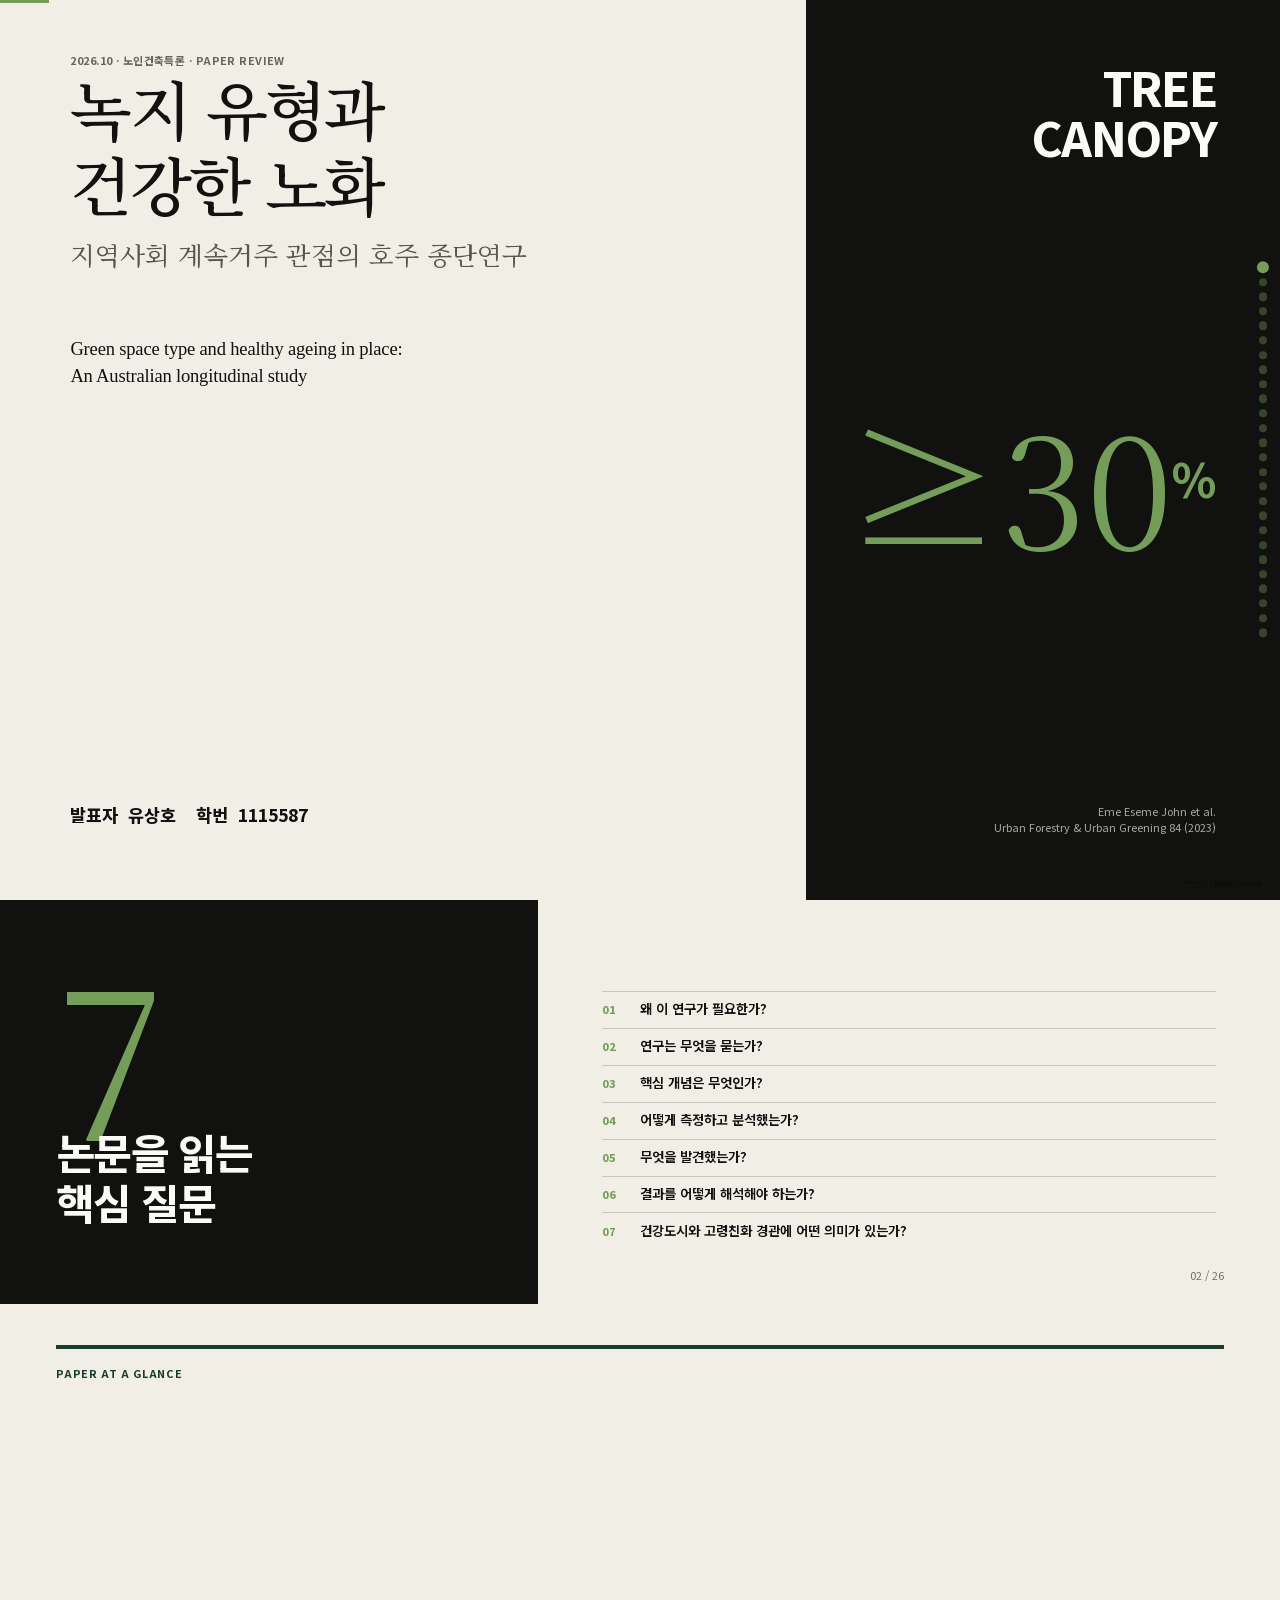
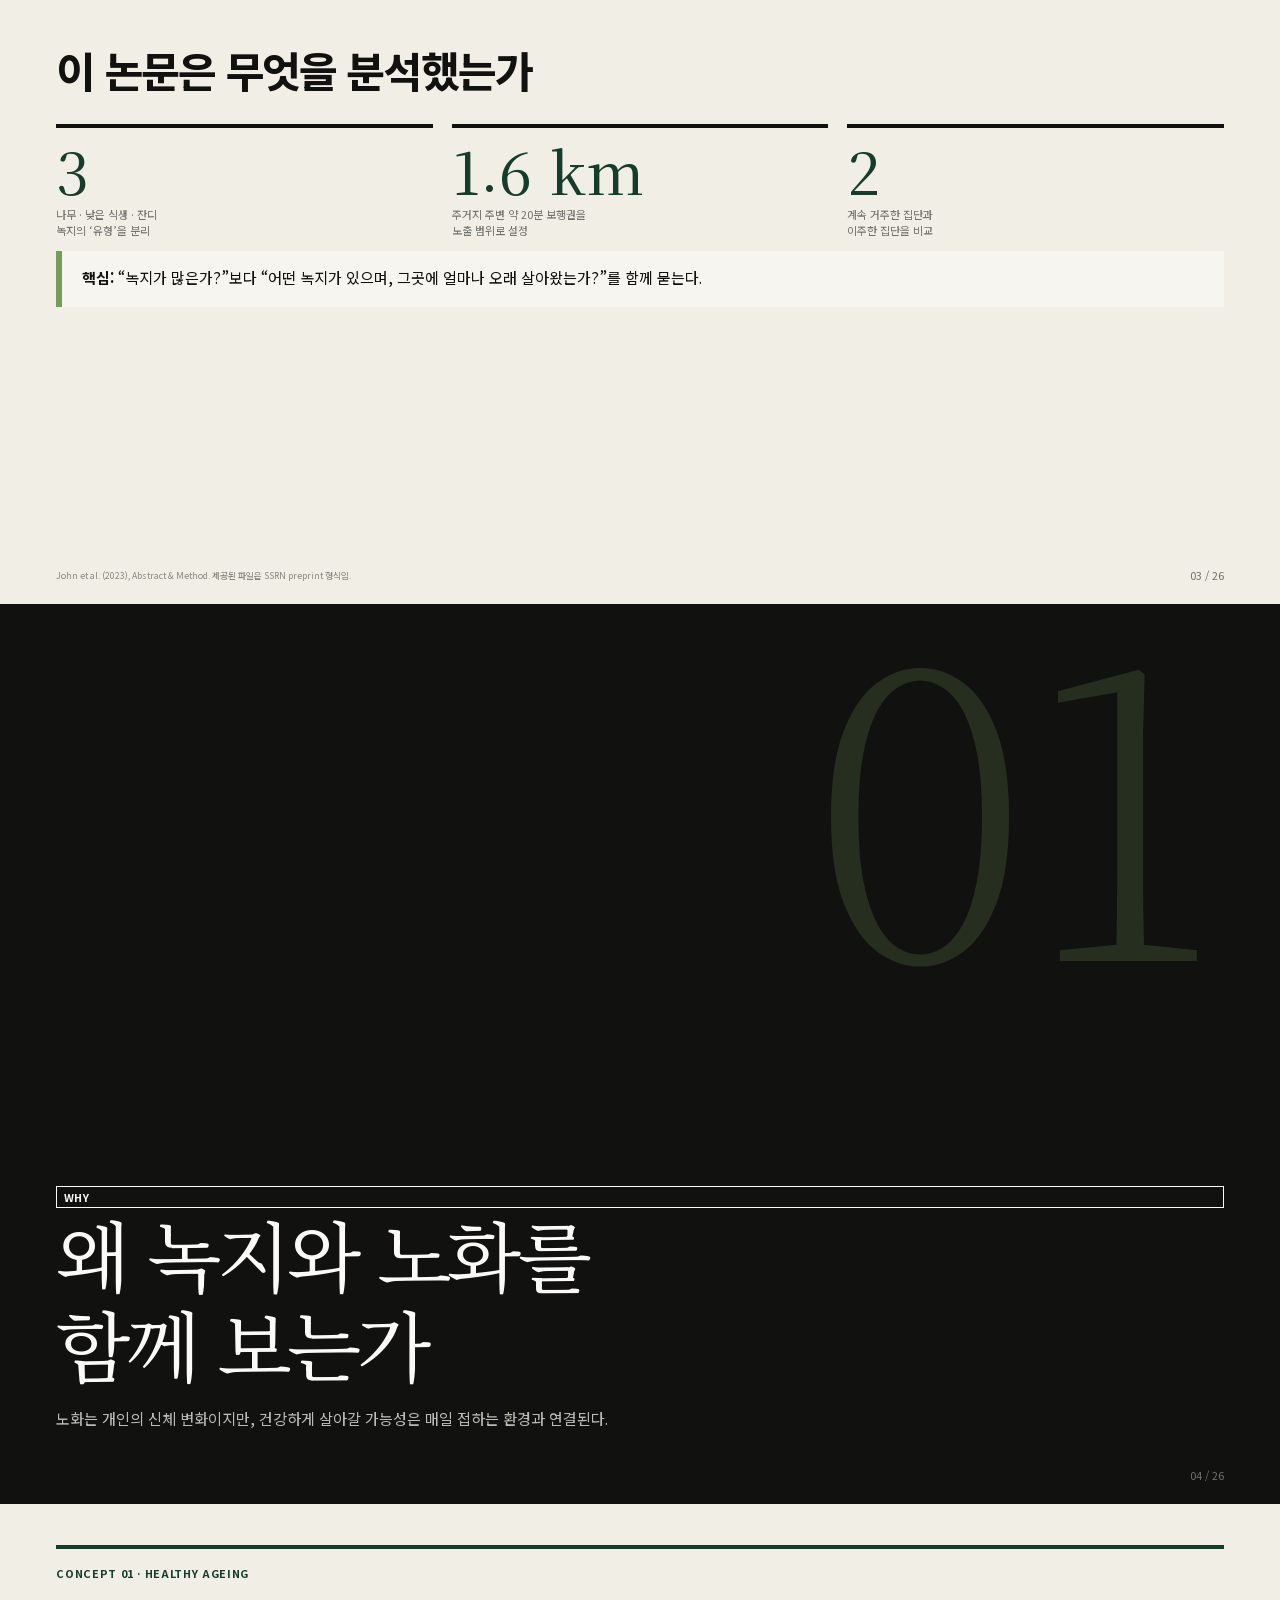
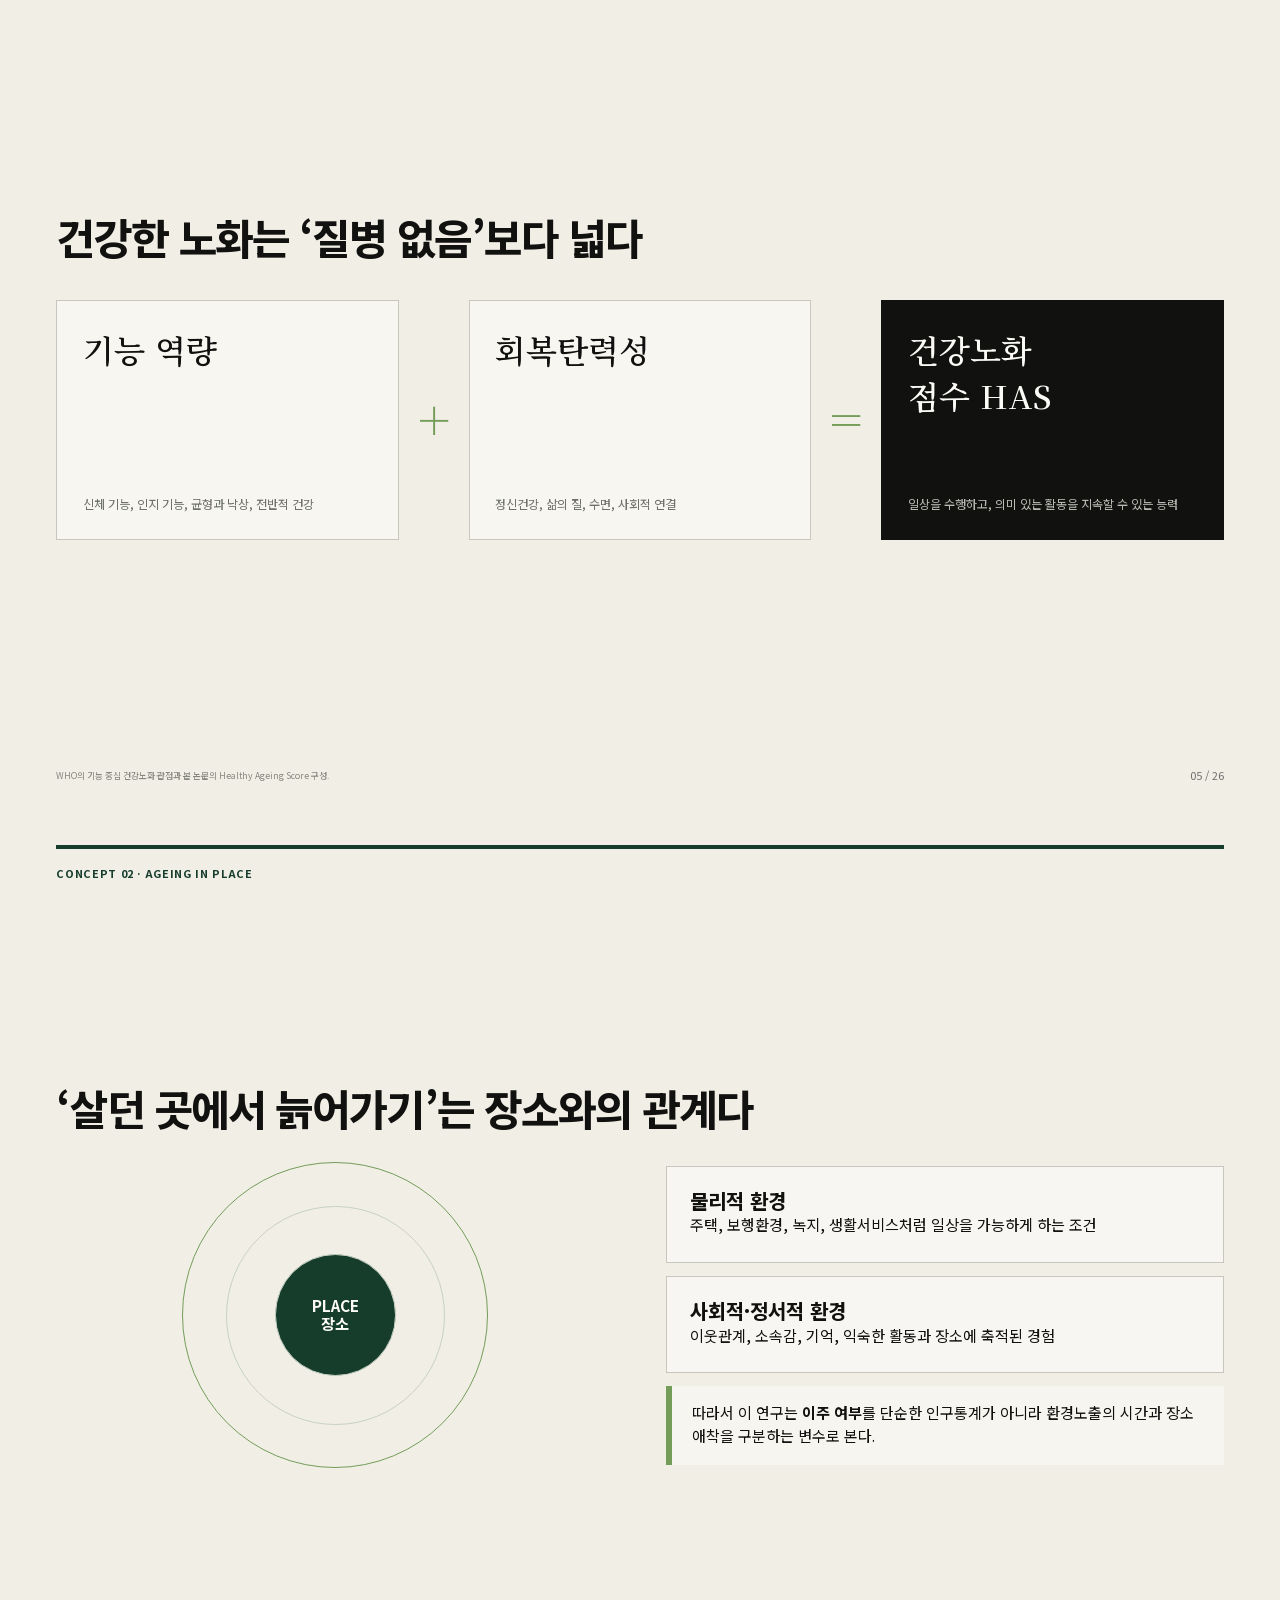
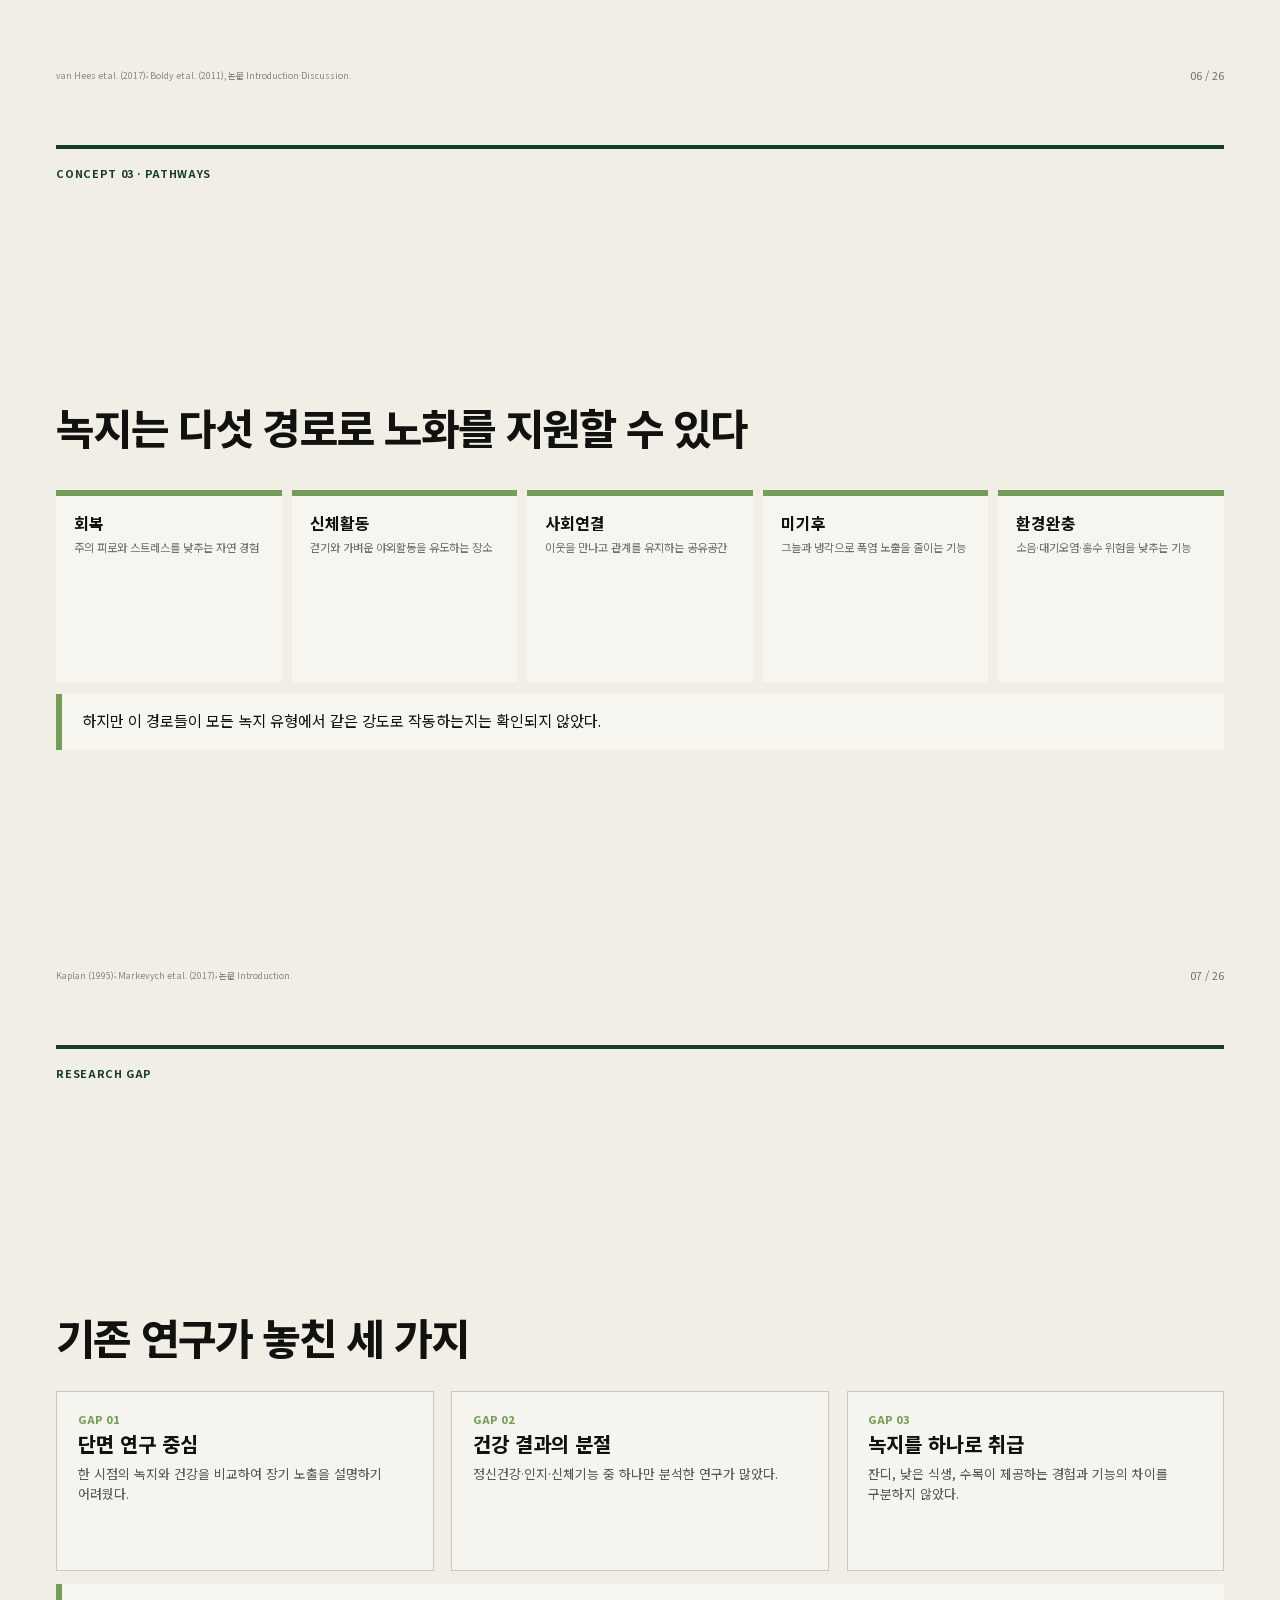
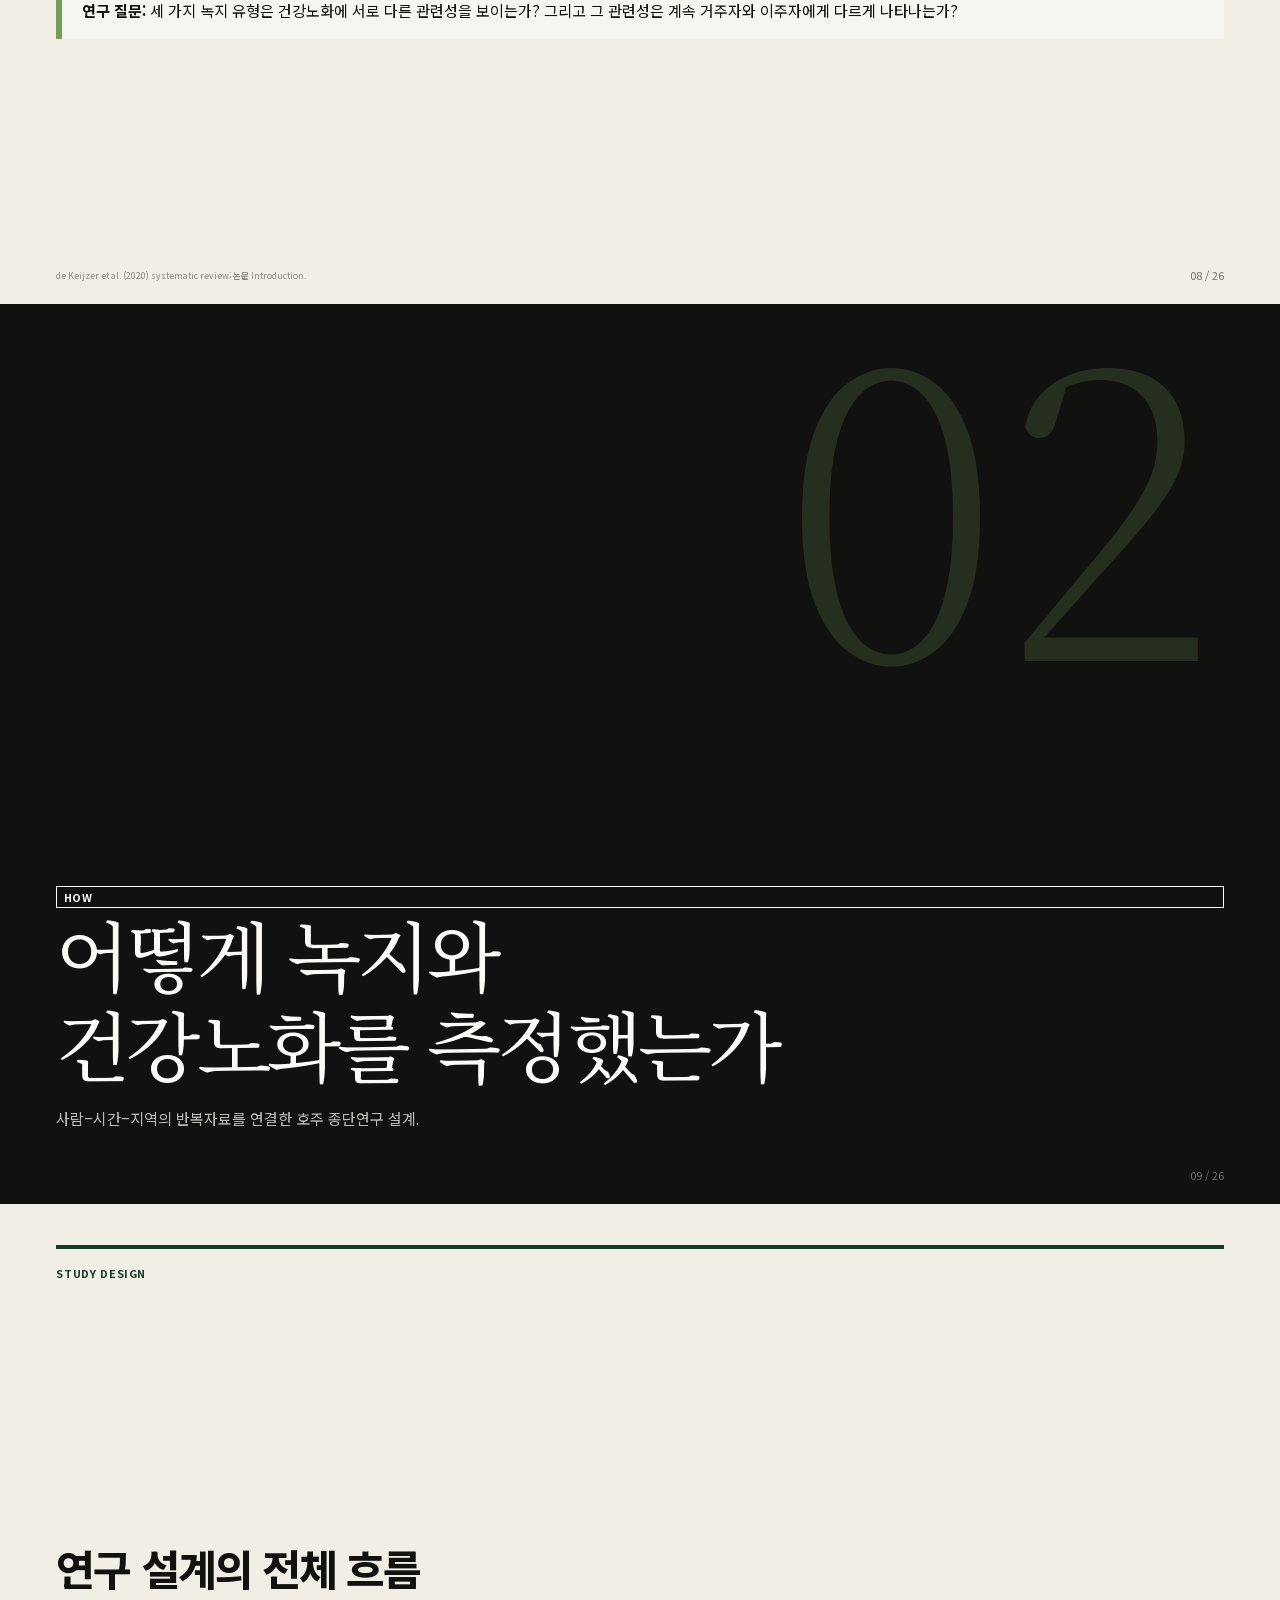
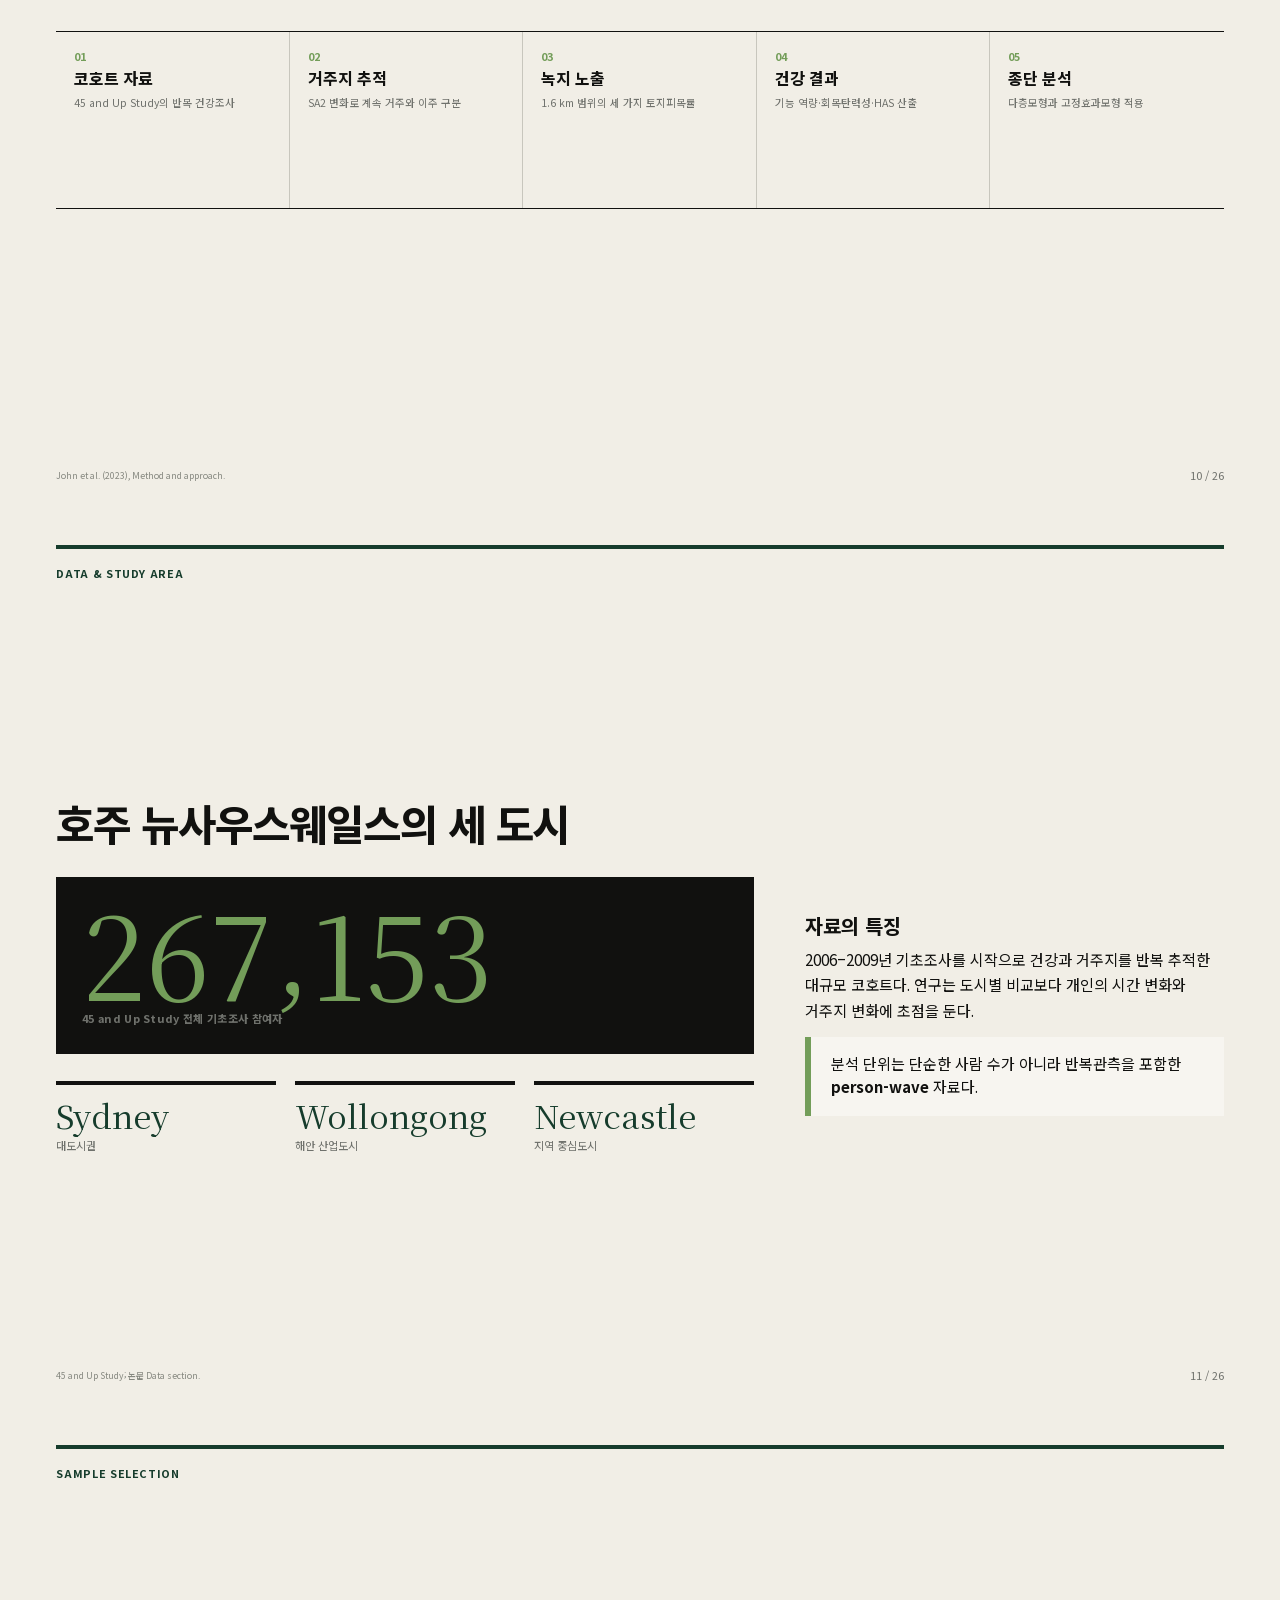
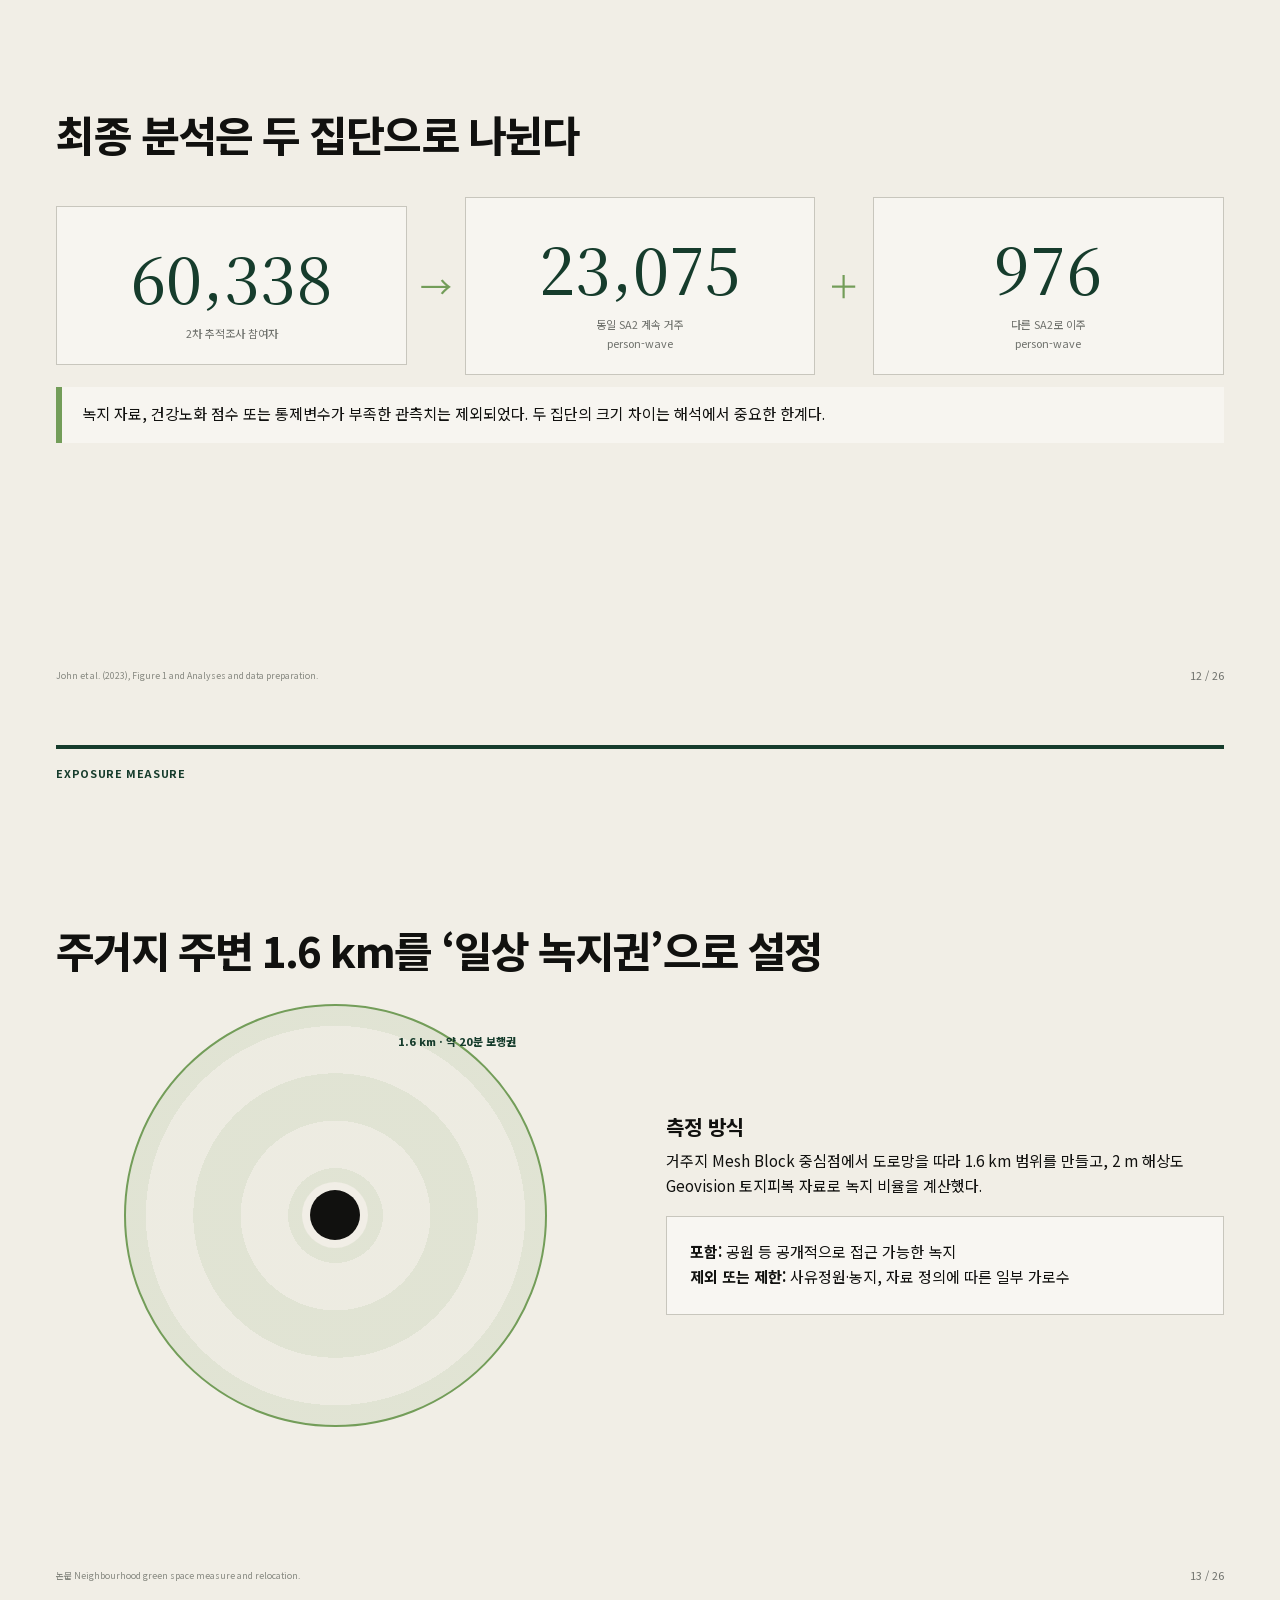
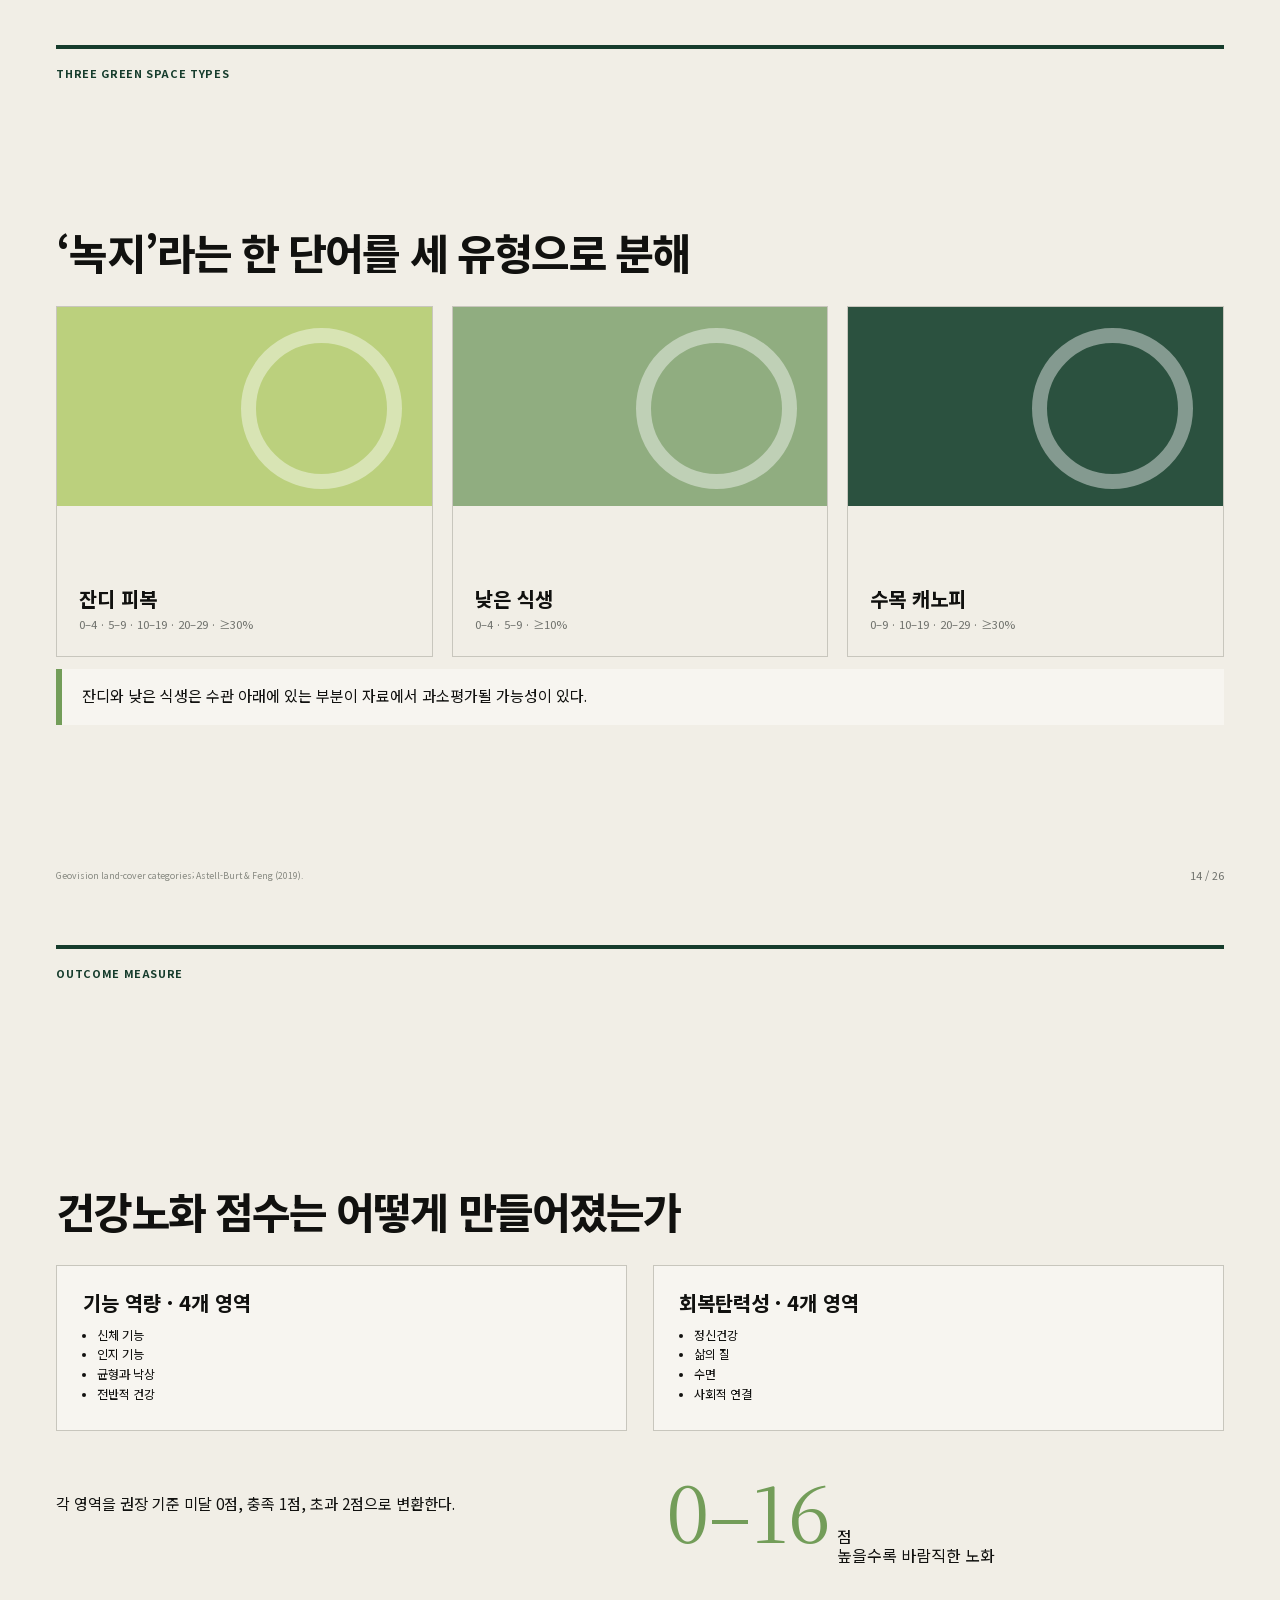
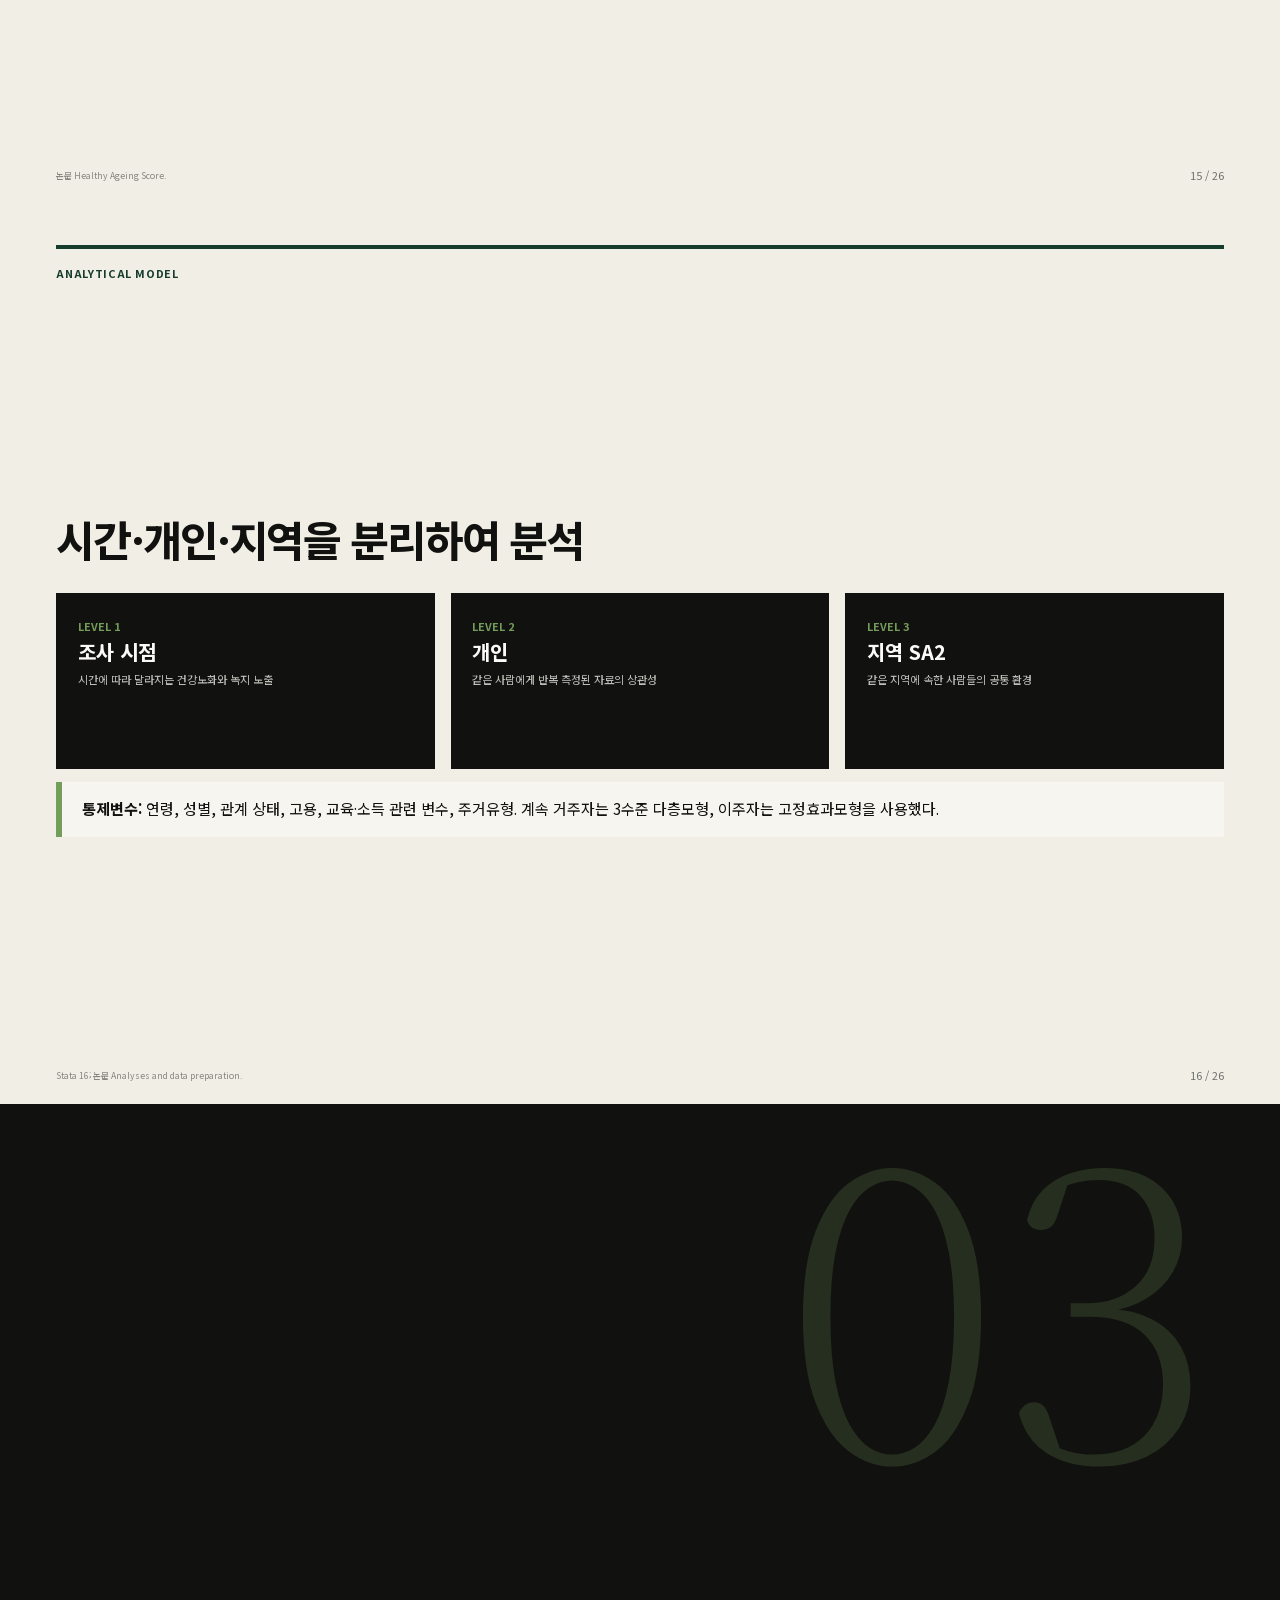
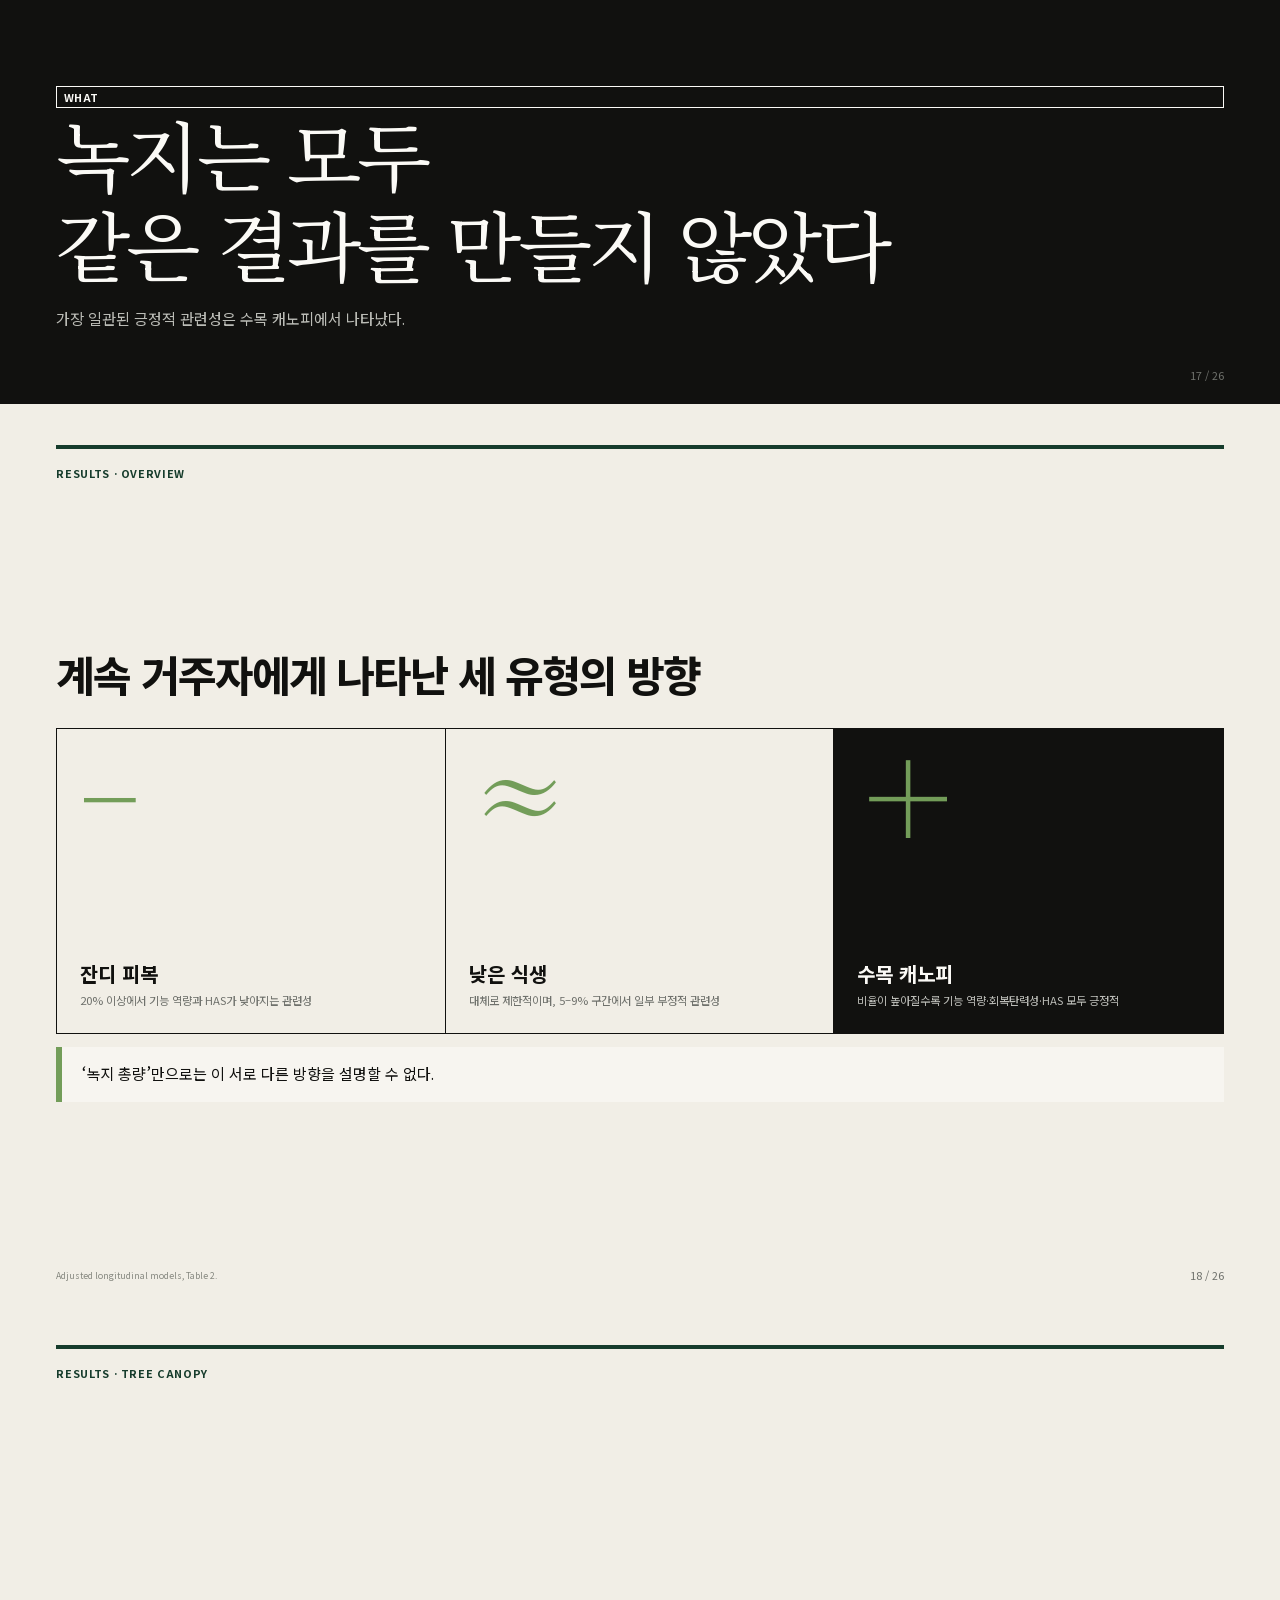
==== green-ageing-study/index.html @ 14cb93a5 "Build Korean healthy ageing research deck" ====
<!doctype html>
<html lang="ko">
<head>
  <meta charset="utf-8">
  <meta name="viewport" content="width=device-width, initial-scale=1, viewport-fit=cover">
  <meta name="theme-color" content="#11110f">
  <title>녹지 유형과 건강한 노화｜유상호</title>
  <style>
    /* === LOCAL KOREAN FONTS === */
    @font-face{font-family:"Noto Sans KR";src:url("assets/fonts/NotoSansKR-VF.ttf") format("truetype");font-weight:100 900;font-style:normal;font-display:swap}
    @font-face{font-family:"Noto Serif KR";src:url("assets/fonts/NotoSerifKR-VF.ttf") format("truetype");font-weight:100 900;font-style:normal;font-display:swap}

    /* === DESIGN TOKENS === */
    :root{
      --paper:#f1eee6;--paper-2:#e7e8df;--ink:#11110f;--green:#739d59;--forest:#163c2c;
      --sage:#c7d2c2;--line:#c8c6bd;--muted:#6f716c;--white:#fbfaf6;
      --font-display:"Noto Serif KR","Batang",serif;--font-body:"Noto Sans KR","Malgun Gothic",sans-serif;
      --title-size:clamp(2rem,5vw,4.7rem);--h2-size:clamp(1.45rem,3.3vw,3rem);--h3-size:clamp(.95rem,1.55vw,1.4rem);
      --body-size:clamp(.72rem,1.18vw,1.08rem);--small-size:clamp(.58rem,.85vw,.8rem);
      --slide-padding:clamp(1.2rem,4.4vw,4.7rem);--content-gap:clamp(.65rem,2vw,2rem);--element-gap:clamp(.3rem,1vw,1rem);
      --ease:cubic-bezier(.16,1,.3,1);--duration:.62s;
    }
    *{box-sizing:border-box}
    html{scroll-snap-type:y mandatory;scroll-behavior:smooth;background:var(--ink)}
    body{margin:0;font-family:var(--font-body);background:var(--ink);color:var(--ink);overflow-x:hidden}
    body,button{font-family:var(--font-body)}
    .slide{position:relative;width:100vw;height:100vh;height:100dvh;overflow:hidden;scroll-snap-align:start;scroll-snap-stop:always;background:var(--paper)}
    .slide-content{width:100%;height:100%;display:flex;flex-direction:column;justify-content:center;max-height:100%;overflow:hidden;padding:var(--slide-padding)}
    .card,.container,.content-box{max-width:min(90vw,1000px);max-height:min(80vh,700px)}
    img,.image-container{max-width:100%;max-height:min(50vh,400px);object-fit:contain}
    .grid{display:grid;grid-template-columns:repeat(auto-fit,minmax(min(100%,250px),1fr));gap:clamp(.5rem,1.5vw,1rem)}
    .bullet-list{display:flex;flex-direction:column;gap:clamp(.4rem,1vh,1rem)}
    .bullet-list li{font-size:var(--body-size);line-height:1.55}
    h1,h2,h3,p{margin:0} h1,h2,h3{word-break:keep-all;line-height:1.18} p,li,td,th{word-break:keep-all;overflow-wrap:normal}
    h1{font-family:var(--font-display);font-size:var(--title-size);font-weight:520;letter-spacing:-.045em}
    h2{font-size:var(--h2-size);font-weight:760;letter-spacing:-.045em}
    h3{font-size:var(--h3-size);font-weight:730}
    p{font-size:var(--body-size);line-height:1.68}
    .en{font-family:Georgia,"Times New Roman",serif;letter-spacing:-.01em}
    .mono{font-family:"Courier New",monospace;letter-spacing:.04em}

    /* === SHARED SLIDE CHROME === */
    .rule{height:clamp(2px,.3vw,5px);background:var(--forest);position:absolute;left:var(--slide-padding);right:var(--slide-padding);top:clamp(1rem,4.5vh,3rem)}
    .kicker{position:absolute;left:var(--slide-padding);top:clamp(1.55rem,7vh,4.5rem);font-size:var(--small-size);font-weight:720;color:var(--forest);letter-spacing:.06em;text-transform:uppercase}
    .folio{position:absolute;right:var(--slide-padding);bottom:clamp(.8rem,2.5vh,1.6rem);font-size:var(--small-size);color:var(--muted);font-variant-numeric:tabular-nums}
    .source{position:absolute;left:var(--slide-padding);bottom:clamp(.8rem,2.5vh,1.6rem);max-width:68vw;font-size:clamp(.5rem,.68vw,.67rem);line-height:1.35;color:#85877f}
    .headline{margin-top:clamp(2rem,5vh,4.5rem);max-width:86vw}
    .headline small{display:block;font-size:var(--small-size);color:var(--green);letter-spacing:.08em;margin-bottom:clamp(.45rem,1vh,.9rem)}
    .accent{color:var(--green)} .muted{color:var(--muted)} .strong{font-weight:780}
    .pill{display:inline-flex;align-items:center;border:1px solid currentColor;padding:.3em .62em;font-size:var(--small-size);font-weight:700;letter-spacing:.03em}
    .keyline{height:1px;background:var(--line);width:100%}
    .takeaway{margin-top:clamp(.5rem,1.4vh,1rem);padding:clamp(.65rem,1.5vw,1rem) clamp(.8rem,1.8vw,1.25rem);border-left:clamp(4px,.5vw,7px) solid var(--green);background:rgba(255,255,255,.4);font-size:var(--body-size);line-height:1.55}

    /* === ANIMATION === */
    .reveal{opacity:0;transform:translateY(clamp(10px,2vh,26px));transition:opacity var(--duration) var(--ease),transform var(--duration) var(--ease)}
    .visible .reveal{opacity:1;transform:none}.reveal:nth-child(2){transition-delay:.07s}.reveal:nth-child(3){transition-delay:.14s}.reveal:nth-child(4){transition-delay:.21s}.reveal:nth-child(5){transition-delay:.28s}

    /* === COVER: SELECTED OPTION 05 === */
    .cover{display:grid;grid-template-columns:63% 37%;background:var(--paper)}
    .cover-left{position:relative;padding:clamp(2rem,5.5vw,5.6rem);display:flex;flex-direction:column;justify-content:center}
    .cover-meta{position:absolute;top:clamp(1.5rem,6vh,4rem);font-size:var(--small-size);font-weight:700;color:#65655f;letter-spacing:.04em}
    .cover h1{max-width:92%;font-size:clamp(2.1rem,5vw,5.1rem)}
    .cover-sub{font-family:var(--font-display);margin-top:clamp(.6rem,1.6vh,1.3rem);font-size:clamp(1rem,2vw,1.85rem);color:#55564f;line-height:1.45}
    .cover-en{margin-top:clamp(2.2rem,7vh,5rem);font-size:clamp(.75rem,1.45vw,1.25rem);line-height:1.45;max-width:78%}
    .presenter{margin-top:auto;font-size:clamp(.8rem,1.35vw,1.2rem);font-weight:760}
    .cover-right{background:var(--ink);color:var(--white);position:relative;padding:clamp(2rem,5vw,5rem);display:flex;flex-direction:column;align-items:flex-end;text-align:right}
    .cover-right .label{font-size:clamp(1.5rem,3.7vw,3.8rem);line-height:1.05;font-weight:780;letter-spacing:-.035em}
    .cover-right .stat{margin-top:auto;color:var(--green);font-family:var(--font-display);font-size:clamp(5rem,12vw,12rem);line-height:.8;font-weight:370}
    .cover-right .stat sup{font-family:var(--font-body);font-size:.3em;font-weight:800}
    .cover-right .citation{margin-top:auto;font-size:var(--small-size);line-height:1.45;color:#aaa9a3;max-width:94%}

    /* === INDEX === */
    .agenda{display:grid;grid-template-columns:42% 58%;height:100%}
    .agenda-left{background:var(--ink);color:var(--white);padding:var(--slide-padding);display:flex;flex-direction:column;justify-content:center}
    .agenda-left b{font-family:var(--font-display);font-size:clamp(5rem,16vw,14rem);font-weight:300;line-height:.75;color:var(--green)}
    .agenda-right{padding:clamp(2rem,5vw,5rem);display:flex;flex-direction:column;justify-content:center}
    .question-list{margin-top:clamp(1rem,3vh,2rem);display:grid;gap:clamp(.35rem,1vh,.8rem)}
    .question{display:grid;grid-template-columns:clamp(1.6rem,3vw,2.8rem) 1fr;align-items:baseline;border-top:1px solid var(--line);padding-top:clamp(.35rem,.9vh,.75rem)}
    .question span{font-size:var(--small-size);color:var(--green);font-weight:800}.question p{font-size:clamp(.7rem,1.05vw,1rem);line-height:1.4;font-weight:620}

    /* === GENERAL LAYOUTS === */
    .two-col{display:grid;grid-template-columns:minmax(0,1fr) minmax(0,1fr);gap:clamp(1rem,4vw,4rem);align-items:center;margin-top:clamp(1.1rem,3vh,2.5rem)}
    .two-col.wide-left{grid-template-columns:1.25fr .75fr}.two-col.wide-right{grid-template-columns:.8fr 1.2fr}
    .paper-box{background:rgba(255,255,255,.46);border:1px solid var(--line);padding:clamp(.75rem,1.8vw,1.5rem)}
    .ink-box{background:var(--ink);color:var(--white);padding:clamp(.85rem,2vw,1.7rem)}
    .number{font-family:var(--font-display);font-size:clamp(3.2rem,9vw,8.5rem);line-height:.86;color:var(--green);font-weight:350}
    .number-label{font-size:var(--small-size);font-weight:760;color:var(--muted);margin-top:.55rem;letter-spacing:.03em}
    .stat-row{display:grid;grid-template-columns:repeat(3,1fr);gap:clamp(.55rem,1.5vw,1.3rem);margin-top:clamp(1rem,3vh,2.4rem)}
    .stat-card{border-top:clamp(3px,.35vw,5px) solid var(--ink);padding-top:clamp(.55rem,1.5vh,1rem)}
    .stat-card b{display:block;font-family:var(--font-display);font-size:clamp(2rem,4.6vw,4.5rem);font-weight:410;line-height:1;color:var(--forest)}
    .stat-card span{display:block;font-size:var(--small-size);line-height:1.45;margin-top:.45rem;color:var(--muted)}
    .cards-3{display:grid;grid-template-columns:repeat(3,1fr);gap:clamp(.55rem,1.4vw,1.2rem);margin-top:clamp(1rem,3vh,2.2rem)}
    .mini-card{border:1px solid var(--line);padding:clamp(.75rem,1.6vw,1.35rem);background:rgba(255,255,255,.35);min-height:clamp(7rem,20vh,12rem)}
    .mini-card .idx{font-size:var(--small-size);font-weight:800;color:var(--green)}
    .mini-card h3{margin-top:.45rem}.mini-card p{margin-top:.55rem;font-size:clamp(.65rem,1vw,.92rem);line-height:1.55;color:#555851}

    /* === SECTION DIVIDERS === */
    .divider{background:var(--ink);color:var(--white)}
    .divider .slide-content{justify-content:flex-end;padding-bottom:clamp(2.4rem,8vh,6.5rem)}
    .divider .ghost{position:absolute;right:clamp(1rem,5vw,5rem);top:clamp(1rem,3vh,2rem);font-family:var(--font-display);font-size:clamp(9rem,31vw,28rem);line-height:.8;color:rgba(115,157,89,.22);font-weight:250}
    .divider h2{font-family:var(--font-display);font-size:clamp(2.4rem,6vw,6rem);font-weight:420;max-width:76%;letter-spacing:-.05em}
    .divider p{margin-top:clamp(.8rem,2vh,1.4rem);max-width:60%;color:#bbbcb6}

    /* === CONCEPT DIAGRAMS === */
    .formula{display:grid;grid-template-columns:1fr auto 1fr auto 1fr;align-items:center;gap:clamp(.35rem,1.3vw,1rem);margin-top:clamp(1.4rem,4vh,3.5rem)}
    .formula-box{min-height:clamp(8rem,27vh,15rem);padding:clamp(.8rem,2vw,1.7rem);display:flex;flex-direction:column;justify-content:space-between;border:1px solid var(--line);background:rgba(255,255,255,.42)}
    .formula-box.dark{background:var(--ink);color:var(--white);border-color:var(--ink)}
    .formula-box strong{font-family:var(--font-display);font-size:clamp(1.2rem,2.5vw,2.3rem);font-weight:550}.formula-box p{font-size:clamp(.62rem,.95vw,.9rem);line-height:1.5;color:var(--muted)}.formula-box.dark p{color:#b8bbb3}
    .op{font-size:clamp(1.3rem,3vw,2.5rem);color:var(--green);font-weight:300}
    .pathways{display:grid;grid-template-columns:repeat(5,1fr);gap:clamp(.35rem,.8vw,.75rem);margin-top:clamp(1.2rem,4vh,3rem)}
    .path{position:relative;padding:clamp(.65rem,1.4vw,1.2rem);border-top:clamp(4px,.5vw,7px) solid var(--green);background:rgba(255,255,255,.4);min-height:clamp(7rem,22vh,12rem)}
    .path b{font-size:clamp(.8rem,1.25vw,1.13rem)}.path p{font-size:clamp(.58rem,.88vw,.82rem);margin-top:.45rem;line-height:1.45;color:var(--muted)}
    .place-ring{width:min(34vh,25vw);aspect-ratio:1;border:1px solid var(--green);border-radius:50%;display:grid;place-items:center;position:relative;margin:auto}
    .place-ring:before,.place-ring:after{content:"";position:absolute;border:1px solid var(--sage);border-radius:50%}.place-ring:before{inset:14%}.place-ring:after{inset:30%;background:var(--forest)}
    .place-ring strong{position:relative;z-index:1;color:var(--white);font-size:clamp(.7rem,1.2vw,1rem);text-align:center}

    /* === METHODS === */
    .flow{display:grid;grid-template-columns:repeat(5,1fr);margin-top:clamp(1.2rem,4vh,3.2rem);border-top:1px solid var(--ink);border-bottom:1px solid var(--ink)}
    .flow-item{padding:clamp(.65rem,1.4vw,1.25rem);border-right:1px solid var(--line);min-height:clamp(7rem,21vh,11rem)}.flow-item:last-child{border-right:0}
    .flow-item b{display:block;color:var(--green);font-size:var(--small-size)}.flow-item h3{margin-top:.45rem;font-size:clamp(.78rem,1.25vw,1.15rem)}.flow-item p{margin-top:.45rem;font-size:clamp(.56rem,.82vw,.78rem);line-height:1.48;color:var(--muted)}
    .sample-flow{display:grid;grid-template-columns:1fr auto 1fr auto 1fr;gap:clamp(.4rem,1vw,.8rem);align-items:center;margin-top:clamp(1.2rem,4vh,3rem)}
    .sample-node{border:1px solid var(--line);padding:clamp(.75rem,1.8vw,1.5rem);text-align:center;background:rgba(255,255,255,.4)}
    .sample-node b{display:block;font-family:var(--font-display);font-size:clamp(2rem,5vw,4.5rem);font-weight:420;color:var(--forest)}.sample-node span{font-size:var(--small-size);color:var(--muted)}
    .arrow{font-size:clamp(1.2rem,2.5vw,2.2rem);color:var(--green)}
    .buffer{position:relative;width:min(47vh,36vw);aspect-ratio:1;margin:auto;border-radius:50%;background:repeating-radial-gradient(circle,rgba(115,157,89,.13) 0 16%,rgba(115,157,89,.03) 16% 32%);border:2px solid var(--green);display:grid;place-items:center}
    .buffer:before{content:"";width:12%;aspect-ratio:1;border-radius:50%;background:var(--ink);box-shadow:0 0 0 8px var(--paper)}.buffer-label{position:absolute;top:7%;right:7%;font-size:var(--small-size);font-weight:800;color:var(--forest)}
    .type-grid{display:grid;grid-template-columns:repeat(3,1fr);gap:clamp(.6rem,1.5vw,1.25rem);margin-top:clamp(1rem,3vh,2.4rem)}
    .type-card{position:relative;min-height:clamp(12rem,39vh,22rem);padding:clamp(.8rem,1.7vw,1.5rem);display:flex;flex-direction:column;justify-content:flex-end;overflow:hidden;border:1px solid var(--line)}
    .type-card:before{content:"";position:absolute;inset:0 0 43% 0;background:var(--tone);opacity:.95}.type-card:nth-child(1){--tone:#b9cf78}.type-card:nth-child(2){--tone:#8caa7b}.type-card:nth-child(3){--tone:#214936}
    .type-card .pattern{position:absolute;inset:6% 8% auto auto;width:43%;aspect-ratio:1;border-radius:50%;border:clamp(8px,1.2vw,18px) solid rgba(255,255,255,.42)}
    .type-card h3,.type-card p{position:relative}.type-card p{font-size:clamp(.58rem,.88vw,.82rem);line-height:1.48;color:var(--muted);margin-top:.4rem}
    .score-grid{display:grid;grid-template-columns:1fr 1fr;gap:clamp(.8rem,2vw,1.8rem);margin-top:clamp(1rem,3vh,2rem)}
    .score-panel{padding:clamp(.8rem,2vw,1.6rem);border:1px solid var(--line);background:rgba(255,255,255,.4)}
    .score-panel ul{margin:.65rem 0 0;padding-left:1.2em;font-size:clamp(.62rem,.94vw,.88rem);line-height:1.65}.score-total{display:flex;align-items:baseline;gap:.4rem;margin-top:.65rem}.score-total b{font-family:var(--font-display);font-size:clamp(2.5rem,6vw,5.5rem);font-weight:370;color:var(--green)}
    .model-stack{display:grid;grid-template-columns:repeat(3,1fr);gap:clamp(.5rem,1.3vw,1rem);margin-top:clamp(1rem,3vh,2rem)}
    .model-level{padding:clamp(.8rem,1.7vw,1.35rem);background:var(--ink);color:var(--white);min-height:clamp(7rem,21vh,11rem)}.model-level b{font-size:var(--small-size);color:var(--green)}.model-level h3{margin-top:.45rem}.model-level p{margin-top:.45rem;color:#bdbeb8;font-size:clamp(.58rem,.86vw,.82rem);line-height:1.5}

    /* === RESULTS === */
    .result-band{display:grid;grid-template-columns:repeat(3,1fr);margin-top:clamp(1rem,3vh,2.2rem);border:1px solid var(--ink)}
    .result-cell{padding:clamp(.8rem,1.8vw,1.5rem);min-height:clamp(11rem,35vh,19rem);border-right:1px solid var(--ink);display:flex;flex-direction:column}.result-cell:last-child{border-right:0}.result-cell.best{background:var(--ink);color:var(--white)}
    .result-cell .sign{font-family:var(--font-display);font-size:clamp(3.5rem,8vw,7rem);line-height:.8;color:var(--green)}.result-cell h3{margin-top:auto}.result-cell p{font-size:clamp(.59rem,.88vw,.82rem);line-height:1.5;margin-top:.45rem;color:var(--muted)}.result-cell.best p{color:#bbbcb7}
    .bar-chart{margin-top:clamp(1rem,3vh,2rem);display:grid;gap:clamp(.55rem,1.4vh,1rem)}
    .bar-row{display:grid;grid-template-columns:clamp(4.2rem,9vw,8rem) 1fr clamp(2.8rem,6vw,5rem);align-items:center;gap:clamp(.45rem,1vw,.9rem)}.bar-label{font-size:var(--small-size);font-weight:700}.bar-track{height:clamp(1.4rem,4vh,2.6rem);background:#ddddd5;position:relative}.bar{height:100%;width:calc(var(--v)*1%);background:var(--green);transform-origin:left}.bar-row:last-child .bar{background:var(--forest)}.bar-value{font-family:var(--font-display);font-size:clamp(1.1rem,2.2vw,1.9rem);font-weight:500}
    .coeffs{display:grid;grid-template-columns:repeat(3,1fr);gap:clamp(.6rem,1.5vw,1.2rem);margin-top:clamp(1rem,3vh,2.1rem)}
    .coef{padding:clamp(.8rem,1.7vw,1.5rem);background:var(--ink);color:var(--white)}.coef b{display:block;font-family:var(--font-display);font-size:clamp(2.2rem,5vw,4.6rem);font-weight:370;color:var(--green)}.coef span{font-size:var(--small-size);font-weight:750}.coef p{font-size:clamp(.55rem,.8vw,.76rem);line-height:1.45;color:#b8b9b3;margin-top:.45rem}
    .neg-chart{display:grid;grid-template-columns:1fr 1fr;gap:clamp(.8rem,2vw,2rem);margin-top:clamp(1rem,3vh,2rem)}
    .neg-panel{border:1px solid var(--line);padding:clamp(.8rem,1.7vw,1.5rem)}.neg-panel h3{margin-bottom:.7rem}.neg-item{display:grid;grid-template-columns:clamp(4rem,8vw,7rem) 1fr clamp(2.4rem,5vw,4rem);align-items:center;gap:.5rem;margin:.55rem 0;font-size:var(--small-size)}.neg-track{height:clamp(.8rem,2vh,1.25rem);background:#dddcd4;display:flex;justify-content:flex-end}.neg-bar{height:100%;width:calc(var(--v)*1%);background:#777b72}.pos-bar{height:100%;width:calc(var(--v)*1%);background:var(--green)}
    .compare{display:grid;grid-template-columns:1fr 1fr;gap:clamp(.8rem,2vw,1.8rem);margin-top:clamp(1rem,3vh,2rem)}
    .compare-side{padding:clamp(.9rem,2vw,1.7rem);border:1px solid var(--ink);min-height:clamp(12rem,38vh,21rem)}.compare-side.dark{background:var(--ink);color:var(--white)}.compare-side .big{font-family:var(--font-display);font-size:clamp(2.6rem,6.5vw,6rem);color:var(--green);line-height:.9}.compare-side ul{padding-left:1.1em;margin:.9rem 0 0;font-size:clamp(.62rem,.96vw,.9rem);line-height:1.7}.compare-side.dark li{color:#d0d1cb}

    /* === CRITIQUE / IMPLICATIONS === */
    .balance{display:grid;grid-template-columns:1fr 1fr;gap:clamp(.8rem,2vw,1.7rem);margin-top:clamp(1rem,3vh,2rem)}
    .balance-panel{padding:clamp(.8rem,1.8vw,1.5rem);border-top:clamp(5px,.6vw,8px) solid var(--green)}.balance-panel.dark{background:var(--ink);color:var(--white)}.balance-panel ul{padding-left:1.1em;margin:.7rem 0 0;font-size:clamp(.61rem,.92vw,.86rem);line-height:1.65}.balance-panel li+li{margin-top:.35rem}
    .implications{display:grid;grid-template-columns:repeat(3,1fr);gap:clamp(.6rem,1.4vw,1.1rem);margin-top:clamp(1rem,3vh,2rem)}
    .implication{padding:clamp(.85rem,1.7vw,1.45rem);background:var(--ink);color:var(--white);min-height:clamp(11rem,34vh,18rem);display:flex;flex-direction:column}.implication .n{font-family:var(--font-display);font-size:clamp(2.6rem,6vw,5.4rem);line-height:.8;color:var(--green)}.implication h3{margin-top:auto}.implication p{margin-top:.45rem;font-size:clamp(.58rem,.85vw,.8rem);line-height:1.5;color:#bdbeb8}
    .closing{background:var(--paper);display:grid;grid-template-columns:61% 39%}.closing-left{padding:var(--slide-padding);display:flex;flex-direction:column;justify-content:center}.closing-right{background:var(--ink);color:var(--white);padding:var(--slide-padding);display:flex;flex-direction:column;justify-content:center}.closing h2{font-family:var(--font-display);font-weight:430;font-size:clamp(2rem,5vw,4.8rem)}.closing-steps{margin-top:clamp(1rem,3vh,2rem);display:grid;gap:.7rem}.closing-step{display:grid;grid-template-columns:2.3rem 1fr;align-items:start;border-top:1px solid var(--line);padding-top:.55rem}.closing-step b{color:var(--green)}.closing-step p{font-size:clamp(.65rem,1vw,.92rem);line-height:1.5}.closing-right .thanks{font-family:var(--font-display);font-size:clamp(2.8rem,7vw,6.5rem);font-weight:350;line-height:1.05}.closing-right p{margin-top:1rem;color:#babbb5}

    /* === CONTROLS === */
    .progress{position:fixed;top:0;left:0;height:3px;background:var(--green);width:0;z-index:100;transition:width .25s ease}
    .nav{position:fixed;right:clamp(.45rem,1vw,.8rem);top:50%;transform:translateY(-50%);z-index:90;display:flex;flex-direction:column;gap:clamp(4px,.7vh,8px)}
    .nav button{width:clamp(6px,.65vw,9px);height:clamp(6px,.65vw,9px);padding:0;border:0;border-radius:50%;background:rgba(115,157,89,.38);cursor:pointer}.nav button.active{background:var(--green);transform:scale(1.5)}
    .help{position:fixed;right:clamp(.7rem,1.4vw,1.2rem);bottom:clamp(.5rem,1.3vh,1rem);z-index:90;color:#777;font-size:clamp(.48rem,.64vw,.62rem);mix-blend-mode:multiply}

    /* === VIEWPORT FITTING === */
    @media(max-height:700px){:root{--slide-padding:clamp(.75rem,3vw,2rem);--content-gap:clamp(.4rem,1.5vw,1rem);--title-size:clamp(1.25rem,4.5vw,2.5rem);--h2-size:clamp(1rem,3vw,1.75rem)}.source,.help{display:none}.headline{margin-top:clamp(1rem,3vh,2rem)}}
    @media(max-height:600px){:root{--slide-padding:clamp(.5rem,2.5vw,1.5rem);--content-gap:clamp(.3rem,1vw,.75rem);--title-size:clamp(1.1rem,4vw,2rem);--body-size:clamp(.7rem,1.2vw,.95rem)}.nav,.decorative{display:none}}
    @media(max-height:500px){:root{--slide-padding:clamp(.4rem,2vw,1rem);--title-size:clamp(1rem,3.5vw,1.5rem);--h2-size:clamp(.9rem,2.5vw,1.25rem);--body-size:clamp(.65rem,1vw,.85rem)}}
    @media(max-width:700px){:root{--title-size:clamp(1.65rem,8vw,3rem)}.cover{grid-template-columns:67% 33%}.two-col,.two-col.wide-left,.two-col.wide-right{grid-template-columns:1fr 1fr}.cards-3,.type-grid,.implications{grid-template-columns:repeat(3,1fr)}.agenda{grid-template-columns:32% 68%}.agenda-left{padding:1.2rem}.agenda-right{padding:1.2rem}.agenda-left h2{font-size:clamp(1.1rem,5vw,2rem)}.nav{display:none}}
    @media(max-width:700px) and (orientation:portrait){.cover-left{justify-content:flex-start;padding:clamp(5rem,12vh,6.5rem) 1.15rem 1.2rem}.cover-meta{top:1.25rem;left:1.15rem;max-width:52vw;line-height:1.45}.cover h1{font-size:clamp(1.7rem,8.7vw,2.7rem)}.cover-sub{font-size:clamp(.82rem,4.1vw,1.15rem)}.cover-en{margin-top:clamp(1.2rem,4vh,2rem);max-width:95%;font-size:clamp(.62rem,3.1vw,.82rem)}.presenter{font-size:clamp(.62rem,3vw,.82rem)}.cover-right{padding:1.2rem .55rem}.cover-right .label{font-size:clamp(.9rem,4.8vw,1.25rem)}.cover-right .citation{display:none}.help{display:block;right:auto;left:50%;bottom:.35rem;transform:translateX(-50%);padding:.25rem .5rem;background:rgba(241,238,230,.88);color:#444;mix-blend-mode:normal;white-space:nowrap}.help::before{content:"가로 모드 권장 · ";font-weight:800}}
    @media(prefers-reduced-motion:reduce){*,*::before,*::after{animation-duration:.01ms!important;transition-duration:.2s!important}html{scroll-behavior:auto}}
    @media print{.nav,.help,.progress{display:none}.slide{page-break-after:always;width:13.333in;height:7.5in}}
  </style>
</head>
<body>
  <div class="progress" aria-hidden="true"></div>
  <nav class="nav" aria-label="슬라이드 이동"></nav>
  <div class="help">← → / Space · swipe</div>
  <main>
    <!-- 01 COVER -->
    <section class="slide cover" aria-label="표지">
      <div class="cover-left">
        <div class="cover-meta reveal">2026.10 · 노인건축특론 · PAPER REVIEW</div>
        <h1 class="reveal">녹지 유형과<br>건강한 노화</h1>
        <p class="cover-sub reveal">지역사회 계속거주 관점의 호주 종단연구</p>
        <p class="cover-en en reveal">Green space type and healthy ageing in place:<br>An Australian longitudinal study</p>
        <p class="presenter reveal">발표자&nbsp; 유상호&nbsp;&nbsp;&nbsp; 학번&nbsp; 1115587</p>
      </div>
      <div class="cover-right">
        <div class="label reveal">TREE<br>CANOPY</div>
        <div class="stat reveal">≥30<sup>%</sup></div>
        <div class="citation reveal">Eme Eseme John et al.<br>Urban Forestry &amp; Urban Greening 84 (2023)</div>
      </div>
    </section>

    <!-- 02 QUESTIONS -->
    <section class="slide agenda">
      <div class="agenda-left"><b class="reveal">7</b><h2 class="reveal">논문을 읽는<br>핵심 질문</h2></div>
      <div class="agenda-right">
        <div class="question-list">
          <div class="question reveal"><span>01</span><p>왜 이 연구가 필요한가?</p></div>
          <div class="question reveal"><span>02</span><p>연구는 무엇을 묻는가?</p></div>
          <div class="question reveal"><span>03</span><p>핵심 개념은 무엇인가?</p></div>
          <div class="question reveal"><span>04</span><p>어떻게 측정하고 분석했는가?</p></div>
          <div class="question reveal"><span>05</span><p>무엇을 발견했는가?</p></div>
          <div class="question reveal"><span>06</span><p>결과를 어떻게 해석해야 하는가?</p></div>
          <div class="question reveal"><span>07</span><p>건강도시와 고령친화 경관에 어떤 의미가 있는가?</p></div>
        </div>
      </div><span class="folio">02 / 26</span>
    </section>

    <!-- 03 PAPER AT A GLANCE -->
    <section class="slide"><div class="rule"></div><div class="kicker">PAPER AT A GLANCE</div><div class="slide-content">
      <div class="headline reveal"><h2>이 논문은 무엇을 분석했는가</h2></div>
      <div class="stat-row">
        <div class="stat-card reveal"><b>3</b><span>나무 · 낮은 식생 · 잔디<br>녹지의 ‘유형’을 분리</span></div>
        <div class="stat-card reveal"><b>1.6 km</b><span>주거지 주변 약 20분 보행권을<br>노출 범위로 설정</span></div>
        <div class="stat-card reveal"><b>2</b><span>계속 거주한 집단과<br>이주한 집단을 비교</span></div>
      </div>
      <div class="takeaway reveal"><strong>핵심:</strong> “녹지가 많은가?”보다 “어떤 녹지가 있으며, 그곳에 얼마나 오래 살아왔는가?”를 함께 묻는다.</div>
    </div><div class="source">John et al. (2023), Abstract &amp; Method. 제공된 파일은 SSRN preprint 형식임.</div><span class="folio">03 / 26</span></section>

    <!-- 04 DIVIDER -->
    <section class="slide divider"><div class="ghost">01</div><div class="slide-content"><span class="pill reveal">WHY</span><h2 class="reveal">왜 녹지와 노화를<br>함께 보는가</h2><p class="reveal">노화는 개인의 신체 변화이지만, 건강하게 살아갈 가능성은 매일 접하는 환경과 연결된다.</p></div><span class="folio">04 / 26</span></section>

    <!-- 05 HEALTHY AGEING -->
    <section class="slide"><div class="rule"></div><div class="kicker">CONCEPT 01 · HEALTHY AGEING</div><div class="slide-content">
      <div class="headline reveal"><h2>건강한 노화는 ‘질병 없음’보다 넓다</h2></div>
      <div class="formula">
        <div class="formula-box reveal"><strong>기능 역량</strong><p>신체 기능, 인지 기능, 균형과 낙상, 전반적 건강</p></div><div class="op reveal">＋</div>
        <div class="formula-box reveal"><strong>회복탄력성</strong><p>정신건강, 삶의 질, 수면, 사회적 연결</p></div><div class="op reveal">＝</div>
        <div class="formula-box dark reveal"><strong>건강노화<br>점수 HAS</strong><p>일상을 수행하고, 의미 있는 활동을 지속할 수 있는 능력</p></div>
      </div>
    </div><div class="source">WHO의 기능 중심 건강노화 관점과 본 논문의 Healthy Ageing Score 구성.</div><span class="folio">05 / 26</span></section>

    <!-- 06 AGEING IN PLACE -->
    <section class="slide"><div class="rule"></div><div class="kicker">CONCEPT 02 · AGEING IN PLACE</div><div class="slide-content">
      <div class="headline reveal"><h2>‘살던 곳에서 늙어가기’는 장소와의 관계다</h2></div>
      <div class="two-col">
        <div class="reveal"><div class="place-ring"><strong>PLACE<br>장소</strong></div></div>
        <div class="reveal">
          <div class="paper-box"><h3>물리적 환경</h3><p>주택, 보행환경, 녹지, 생활서비스처럼 일상을 가능하게 하는 조건</p></div>
          <div class="paper-box" style="margin-top:clamp(.6rem,1.5vh,1rem)"><h3>사회적·정서적 환경</h3><p>이웃관계, 소속감, 기억, 익숙한 활동과 장소에 축적된 경험</p></div>
          <div class="takeaway">따라서 이 연구는 <strong>이주 여부</strong>를 단순한 인구통계가 아니라 환경노출의 시간과 장소 애착을 구분하는 변수로 본다.</div>
        </div>
      </div>
    </div><div class="source">van Hees et al. (2017); Boldy et al. (2011), 논문 Introduction·Discussion.</div><span class="folio">06 / 26</span></section>

    <!-- 07 PATHWAYS -->
    <section class="slide"><div class="rule"></div><div class="kicker">CONCEPT 03 · PATHWAYS</div><div class="slide-content">
      <div class="headline reveal"><h2>녹지는 다섯 경로로 노화를 지원할 수 있다</h2></div>
      <div class="pathways">
        <div class="path reveal"><b>회복</b><p>주의 피로와 스트레스를 낮추는 자연 경험</p></div>
        <div class="path reveal"><b>신체활동</b><p>걷기와 가벼운 야외활동을 유도하는 장소</p></div>
        <div class="path reveal"><b>사회연결</b><p>이웃을 만나고 관계를 유지하는 공유공간</p></div>
        <div class="path reveal"><b>미기후</b><p>그늘과 냉각으로 폭염 노출을 줄이는 기능</p></div>
        <div class="path reveal"><b>환경완충</b><p>소음·대기오염·홍수 위험을 낮추는 기능</p></div>
      </div>
      <div class="takeaway reveal">하지만 이 경로들이 모든 녹지 유형에서 같은 강도로 작동하는지는 확인되지 않았다.</div>
    </div><div class="source">Kaplan (1995); Markevych et al. (2017); 논문 Introduction.</div><span class="folio">07 / 26</span></section>

    <!-- 08 GAP AND QUESTIONS -->
    <section class="slide"><div class="rule"></div><div class="kicker">RESEARCH GAP</div><div class="slide-content">
      <div class="headline reveal"><h2>기존 연구가 놓친 세 가지</h2></div>
      <div class="cards-3">
        <div class="mini-card reveal"><div class="idx">GAP 01</div><h3>단면 연구 중심</h3><p>한 시점의 녹지와 건강을 비교하여 장기 노출을 설명하기 어려웠다.</p></div>
        <div class="mini-card reveal"><div class="idx">GAP 02</div><h3>건강 결과의 분절</h3><p>정신건강·인지·신체기능 중 하나만 분석한 연구가 많았다.</p></div>
        <div class="mini-card reveal"><div class="idx">GAP 03</div><h3>녹지를 하나로 취급</h3><p>잔디, 낮은 식생, 수목이 제공하는 경험과 기능의 차이를 구분하지 않았다.</p></div>
      </div>
      <div class="takeaway reveal"><strong>연구 질문:</strong> 세 가지 녹지 유형은 건강노화에 서로 다른 관련성을 보이는가? 그리고 그 관련성은 계속 거주자와 이주자에게 다르게 나타나는가?</div>
    </div><div class="source">de Keijzer et al. (2020) systematic review; 논문 Introduction.</div><span class="folio">08 / 26</span></section>

    <!-- 09 DIVIDER METHODS -->
    <section class="slide divider"><div class="ghost">02</div><div class="slide-content"><span class="pill reveal">HOW</span><h2 class="reveal">어떻게 녹지와<br>건강노화를 측정했는가</h2><p class="reveal">사람–시간–지역의 반복자료를 연결한 호주 종단연구 설계.</p></div><span class="folio">09 / 26</span></section>

    <!-- 10 DESIGN FLOW -->
    <section class="slide"><div class="rule"></div><div class="kicker">STUDY DESIGN</div><div class="slide-content">
      <div class="headline reveal"><h2>연구 설계의 전체 흐름</h2></div>
      <div class="flow">
        <div class="flow-item reveal"><b>01</b><h3>코호트 자료</h3><p>45 and Up Study의 반복 건강조사</p></div>
        <div class="flow-item reveal"><b>02</b><h3>거주지 추적</h3><p>SA2 변화로 계속 거주와 이주 구분</p></div>
        <div class="flow-item reveal"><b>03</b><h3>녹지 노출</h3><p>1.6 km 범위의 세 가지 토지피복률</p></div>
        <div class="flow-item reveal"><b>04</b><h3>건강 결과</h3><p>기능 역량·회복탄력성·HAS 산출</p></div>
        <div class="flow-item reveal"><b>05</b><h3>종단 분석</h3><p>다층모형과 고정효과모형 적용</p></div>
      </div>
    </div><div class="source">John et al. (2023), Method and approach.</div><span class="folio">10 / 26</span></section>

    <!-- 11 DATA AND AREA -->
    <section class="slide"><div class="rule"></div><div class="kicker">DATA &amp; STUDY AREA</div><div class="slide-content">
      <div class="headline reveal"><h2>호주 뉴사우스웨일스의 세 도시</h2></div>
      <div class="two-col wide-left">
        <div class="reveal">
          <div class="ink-box"><div class="number">267,153</div><p class="number-label">45 and Up Study 전체 기초조사 참여자</p></div>
          <div class="stat-row" style="grid-template-columns:repeat(3,1fr)">
            <div class="stat-card"><b style="font-size:clamp(1.3rem,2.5vw,2.3rem)">Sydney</b><span>대도시권</span></div>
            <div class="stat-card"><b style="font-size:clamp(1.3rem,2.5vw,2.3rem)">Wollongong</b><span>해안 산업도시</span></div>
            <div class="stat-card"><b style="font-size:clamp(1.3rem,2.5vw,2.3rem)">Newcastle</b><span>지역 중심도시</span></div>
          </div>
        </div>
        <div class="reveal"><h3>자료의 특징</h3><p style="margin-top:.6rem">2006–2009년 기초조사를 시작으로 건강과 거주지를 반복 추적한 대규모 코호트다. 연구는 도시별 비교보다 개인의 시간 변화와 거주지 변화에 초점을 둔다.</p><div class="takeaway">분석 단위는 단순한 사람 수가 아니라 반복관측을 포함한 <strong>person-wave</strong> 자료다.</div></div>
      </div>
    </div><div class="source">45 and Up Study; 논문 Data section.</div><span class="folio">11 / 26</span></section>

    <!-- 12 SAMPLE -->
    <section class="slide"><div class="rule"></div><div class="kicker">SAMPLE SELECTION</div><div class="slide-content">
      <div class="headline reveal"><h2>최종 분석은 두 집단으로 나뉜다</h2></div>
      <div class="sample-flow">
        <div class="sample-node reveal"><b>60,338</b><span>2차 추적조사 참여자</span></div><div class="arrow reveal">→</div>
        <div class="sample-node reveal"><b>23,075</b><span>동일 SA2 계속 거주<br>person-wave</span></div><div class="arrow reveal">＋</div>
        <div class="sample-node reveal"><b>976</b><span>다른 SA2로 이주<br>person-wave</span></div>
      </div>
      <div class="takeaway reveal">녹지 자료, 건강노화 점수 또는 통제변수가 부족한 관측치는 제외되었다. 두 집단의 크기 차이는 해석에서 중요한 한계다.</div>
    </div><div class="source">John et al. (2023), Figure 1 and Analyses and data preparation.</div><span class="folio">12 / 26</span></section>

    <!-- 13 BUFFER -->
    <section class="slide"><div class="rule"></div><div class="kicker">EXPOSURE MEASURE</div><div class="slide-content">
      <div class="headline reveal"><h2>주거지 주변 1.6 km를 ‘일상 녹지권’으로 설정</h2></div>
      <div class="two-col">
        <div class="reveal"><div class="buffer"><span class="buffer-label">1.6 km · 약 20분 보행권</span></div></div>
        <div class="reveal">
          <h3>측정 방식</h3>
          <p style="margin-top:.6rem">거주지 Mesh Block 중심점에서 도로망을 따라 1.6 km 범위를 만들고, 2 m 해상도 Geovision 토지피복 자료로 녹지 비율을 계산했다.</p>
          <div class="paper-box" style="margin-top:1rem"><p><strong>포함:</strong> 공원 등 공개적으로 접근 가능한 녹지</p><p><strong>제외 또는 제한:</strong> 사유정원·농지, 자료 정의에 따른 일부 가로수</p></div>
        </div>
      </div>
    </div><div class="source">논문 Neighbourhood green space measure and relocation.</div><span class="folio">13 / 26</span></section>

    <!-- 14 GREEN TYPES -->
    <section class="slide"><div class="rule"></div><div class="kicker">THREE GREEN SPACE TYPES</div><div class="slide-content">
      <div class="headline reveal"><h2>‘녹지’라는 한 단어를 세 유형으로 분해</h2></div>
      <div class="type-grid">
        <div class="type-card reveal"><div class="pattern"></div><h3>잔디 피복</h3><p>0–4 · 5–9 · 10–19 · 20–29 · ≥30%</p></div>
        <div class="type-card reveal"><div class="pattern"></div><h3>낮은 식생</h3><p>0–4 · 5–9 · ≥10%</p></div>
        <div class="type-card reveal"><div class="pattern"></div><h3>수목 캐노피</h3><p>0–9 · 10–19 · 20–29 · ≥30%</p></div>
      </div>
      <div class="takeaway reveal">잔디와 낮은 식생은 수관 아래에 있는 부분이 자료에서 과소평가될 가능성이 있다.</div>
    </div><div class="source">Geovision land-cover categories; Astell-Burt &amp; Feng (2019).</div><span class="folio">14 / 26</span></section>

    <!-- 15 HAS -->
    <section class="slide"><div class="rule"></div><div class="kicker">OUTCOME MEASURE</div><div class="slide-content">
      <div class="headline reveal"><h2>건강노화 점수는 어떻게 만들어졌는가</h2></div>
      <div class="score-grid">
        <div class="score-panel reveal"><h3>기능 역량 · 4개 영역</h3><ul><li>신체 기능</li><li>인지 기능</li><li>균형과 낙상</li><li>전반적 건강</li></ul></div>
        <div class="score-panel reveal"><h3>회복탄력성 · 4개 영역</h3><ul><li>정신건강</li><li>삶의 질</li><li>수면</li><li>사회적 연결</li></ul></div>
      </div>
      <div class="two-col" style="margin-top:clamp(.5rem,1.5vh,1rem)"><div class="reveal"><p>각 영역을 권장 기준 미달 0점, 충족 1점, 초과 2점으로 변환한다.</p></div><div class="score-total reveal"><b>0–16</b><span>점<br>높을수록 바람직한 노화</span></div></div>
    </div><div class="source">논문 Healthy Ageing Score.</div><span class="folio">15 / 26</span></section>

    <!-- 16 MODELS -->
    <section class="slide"><div class="rule"></div><div class="kicker">ANALYTICAL MODEL</div><div class="slide-content">
      <div class="headline reveal"><h2>시간·개인·지역을 분리하여 분석</h2></div>
      <div class="model-stack">
        <div class="model-level reveal"><b>LEVEL 1</b><h3>조사 시점</h3><p>시간에 따라 달라지는 건강노화와 녹지 노출</p></div>
        <div class="model-level reveal"><b>LEVEL 2</b><h3>개인</h3><p>같은 사람에게 반복 측정된 자료의 상관성</p></div>
        <div class="model-level reveal"><b>LEVEL 3</b><h3>지역 SA2</h3><p>같은 지역에 속한 사람들의 공통 환경</p></div>
      </div>
      <div class="takeaway reveal"><strong>통제변수:</strong> 연령, 성별, 관계 상태, 고용, 교육·소득 관련 변수, 주거유형. 계속 거주자는 3수준 다층모형, 이주자는 고정효과모형을 사용했다.</div>
    </div><div class="source">Stata 16; 논문 Analyses and data preparation.</div><span class="folio">16 / 26</span></section>

    <!-- 17 DIVIDER RESULTS -->
    <section class="slide divider"><div class="ghost">03</div><div class="slide-content"><span class="pill reveal">WHAT</span><h2 class="reveal">녹지는 모두<br>같은 결과를 만들지 않았다</h2><p class="reveal">가장 일관된 긍정적 관련성은 수목 캐노피에서 나타났다.</p></div><span class="folio">17 / 26</span></section>

    <!-- 18 OVERVIEW -->
    <section class="slide"><div class="rule"></div><div class="kicker">RESULTS · OVERVIEW</div><div class="slide-content">
      <div class="headline reveal"><h2>계속 거주자에게 나타난 세 유형의 방향</h2></div>
      <div class="result-band">
        <div class="result-cell reveal"><div class="sign">−</div><h3>잔디 피복</h3><p>20% 이상에서 기능 역량과 HAS가 낮아지는 관련성</p></div>
        <div class="result-cell reveal"><div class="sign">≈</div><h3>낮은 식생</h3><p>대체로 제한적이며, 5–9% 구간에서 일부 부정적 관련성</p></div>
        <div class="result-cell best reveal"><div class="sign">＋</div><h3>수목 캐노피</h3><p>비율이 높아질수록 기능 역량·회복탄력성·HAS 모두 긍정적</p></div>
      </div>
      <div class="takeaway reveal">‘녹지 총량’만으로는 이 서로 다른 방향을 설명할 수 없다.</div>
    </div><div class="source">Adjusted longitudinal models, Table 2.</div><span class="folio">18 / 26</span></section>

    <!-- 19 DOSE RESPONSE -->
    <section class="slide"><div class="rule"></div><div class="kicker">RESULTS · TREE CANOPY</div><div class="slide-content">
      <div class="headline reveal"><h2>수목 캐노피가 높을수록 HAS 관련성이 커졌다</h2></div>
      <div class="bar-chart" aria-label="계속 거주자의 수목 캐노피 비율별 건강노화 점수 회귀계수">
        <div class="bar-row reveal"><span class="bar-label">10–19%</span><div class="bar-track"><div class="bar" style="--v:28"></div></div><span class="bar-value">+0.17</span></div>
        <div class="bar-row reveal"><span class="bar-label">20–29%</span><div class="bar-track"><div class="bar" style="--v:68"></div></div><span class="bar-value">+0.41</span></div>
        <div class="bar-row reveal"><span class="bar-label">≥30%</span><div class="bar-track"><div class="bar" style="--v:100"></div></div><span class="bar-value">+0.60</span></div>
      </div>
      <div class="takeaway reveal">기준집단은 수목 캐노피 0–9%. 그래프는 계속 거주자에서 조정된 HAS 회귀계수 β를 비교한다.</div>
    </div><div class="source">Table 2: β 0.17 (95% CI 0.04–0.30), 0.41 (0.27–0.55), 0.60 (0.45–0.75).</div><span class="folio">19 / 26</span></section>

    <!-- 20 30 PERCENT -->
    <section class="slide"><div class="rule"></div><div class="kicker">RESULTS · ≥30% TREE CANOPY</div><div class="slide-content">
      <div class="headline reveal"><h2>왜 표지에 ‘≥30%’를 넣었는가</h2></div>
      <div class="coeffs">
        <div class="coef reveal"><b>+0.42</b><span>기능 역량</span><p>95% CI 0.31–0.53</p></div>
        <div class="coef reveal"><b>+0.19</b><span>회복탄력성</span><p>95% CI 0.13–0.25</p></div>
        <div class="coef reveal"><b>+0.60</b><span>건강노화 점수</span><p>95% CI 0.45–0.75</p></div>
      </div>
      <div class="takeaway reveal">30%는 건강이 30% 향상됐다는 뜻이 아니다. <strong>주거지 주변 토지에서 수목 캐노피가 차지하는 비율의 범주</strong>다.</div>
    </div><div class="source">계속 거주자, 기준집단 tree canopy 0–9%, adjusted model, Table 2.</div><span class="folio">20 / 26</span></section>

    <!-- 21 GRASS AND LOW -->
    <section class="slide"><div class="rule"></div><div class="kicker">RESULTS · OTHER GREEN TYPES</div><div class="slide-content">
      <div class="headline reveal"><h2>잔디와 낮은 식생은 같은 효과를 보이지 않았다</h2></div>
      <div class="neg-chart">
        <div class="neg-panel reveal"><h3>잔디 피복 · HAS</h3><div class="neg-item"><span>20–29%</span><div class="neg-track"><div class="neg-bar" style="--v:90"></div></div><b>−0.28</b></div><div class="neg-item"><span>≥30%</span><div class="neg-track"><div class="neg-bar" style="--v:100"></div></div><b>−0.31</b></div><p class="muted" style="font-size:var(--small-size);margin-top:.7rem">계속 거주자에서 통계적으로 유의한 감소 관련성.</p></div>
        <div class="neg-panel reveal"><h3>낮은 식생 · HAS</h3><div class="neg-item"><span>5–9%</span><div class="neg-track"><div class="neg-bar" style="--v:100"></div></div><b>−0.09</b></div><div class="neg-item"><span>≥10%</span><div class="neg-track"><div class="neg-bar" style="--v:67"></div></div><b>−0.06</b></div><p class="muted" style="font-size:var(--small-size);margin-top:.7rem">5–9%만 유의, ≥10%는 유의하지 않음.</p></div>
      </div>
      <div class="takeaway reveal">이 결과가 잔디 자체의 위해성을 증명하는 것은 아니다. 녹지의 질, 그늘, 이용 가능성, 주변 도시구조가 함께 반영됐을 수 있다.</div>
    </div><div class="source">Table 2, non-movers; reference categories grass 0–4%, low-lying vegetation 0–4%.</div><span class="folio">21 / 26</span></section>

    <!-- 22 STAY VS MOVE -->
    <section class="slide"><div class="rule"></div><div class="kicker">RESULTS · RELOCATION</div><div class="slide-content">
      <div class="headline reveal"><h2>같은 녹지도 ‘머문 시간’에 따라 다르게 나타났다</h2></div>
      <div class="compare">
        <div class="compare-side dark reveal"><div class="big">23,075</div><h3>계속 거주자</h3><ul><li>수목 캐노피와 세 건강노화 결과가 일관되게 연결</li><li>장소의 익숙함과 사회관계가 축적될 가능성</li><li>용량–반응 형태가 비교적 뚜렷함</li></ul></div>
        <div class="compare-side reveal"><div class="big">976</div><h3>이주자</h3><ul><li>표본이 작아 추정의 불확실성이 큼</li><li>높은 수목 캐노피는 기능 역량에서만 제한적 관련성</li><li>회복탄력성과 HAS에서는 뚜렷한 관련성이 없음</li></ul></div>
      </div>
    </div><div class="source">Table 2 and Discussion. 숫자는 person-wave observations.</div><span class="folio">22 / 26</span></section>

    <!-- 23 INTERPRETATION -->
    <section class="slide divider"><div class="ghost">04</div><div class="slide-content"><span class="pill reveal">SO WHAT</span><h2 class="reveal">나무가 아니라<br>나무 아래의 일상을 본다</h2><p class="reveal">수목 캐노피는 그늘, 걷기, 만남, 회복 경험을 동시에 담는 환경조건일 수 있다.</p></div><span class="folio">23 / 26</span></section>

    <!-- 24 STRENGTHS LIMITS -->
    <section class="slide"><div class="rule"></div><div class="kicker">CRITICAL READING</div><div class="slide-content">
      <div class="headline reveal"><h2>이 연구의 설득력과 해석의 한계</h2></div>
      <div class="balance">
        <div class="balance-panel reveal"><h3>강점</h3><ul><li>단면이 아닌 반복조사 자료</li><li>녹지 유형을 세분화</li><li>건강노화를 8개 영역으로 종합</li><li>이주 여부를 분리하여 장기 노출을 고려</li><li>사회경제적 교란요인을 통제</li></ul></div>
        <div class="balance-panel dark reveal"><h3>한계</h3><ul><li>이주자 표본이 매우 작음</li><li>녹지의 실제 이용과 질을 측정하지 않음</li><li>자연 연결감과 장소 애착을 직접 측정하지 않음</li><li>일부 녹지 자료가 과소평가될 가능성</li><li>호주 세 도시의 결과를 다른 국가에 바로 적용하기 어려움</li></ul></div>
      </div>
      <div class="takeaway reveal"><strong>비판적 판단:</strong> 종단자료는 시간적 순서를 강화하지만, 관찰연구만으로 인과관계가 완전히 증명되지는 않는다.</div>
    </div><div class="source">논문 Limitations and future research; 발표자 해석.</div><span class="folio">24 / 26</span></section>

    <!-- 25 IMPLICATIONS -->
    <section class="slide"><div class="rule"></div><div class="kicker">IMPLICATIONS · HEALTHY CITY &amp; LANDSCAPE</div><div class="slide-content">
      <div class="headline reveal"><h2>건강도시와 고령친화 경관에 주는 세 가지 의미</h2></div>
      <div class="implications">
        <div class="implication reveal"><div class="n">01</div><h3>면적보다 구조</h3><p>총 녹지율 하나로 평가하지 말고 수목 캐노피, 그늘, 보행 연속성과 식생구조를 함께 본다.</p></div>
        <div class="implication reveal"><div class="n">02</div><h3>일상권 중심</h3><p>대형 공원의 수보다 노인이 매일 접근할 수 있는 주거지 주변 20분 생활권을 우선한다.</p></div>
        <div class="implication reveal"><div class="n">03</div><h3>시간을 설계</h3><p>새로운 시설 공급과 함께 오래 머물며 관계를 축적할 수 있는 관리와 지역사회 프로그램을 연결한다.</p></div>
      </div>
      <div class="takeaway reveal">정책 목표는 “녹지를 공급한다”에서 “노인이 오래 이용할 수 있는 수목 기반 생활환경을 만든다”로 구체화될 수 있다.</div>
    </div><div class="source">논문 Conclusion을 건강도시·경관계획 관점에서 재구성.</div><span class="folio">25 / 26</span></section>

    <!-- 26 CLOSING -->
    <section class="slide closing">
      <div class="closing-left">
        <span class="pill reveal" style="width:max-content">TAKEAWAY</span>
        <h2 class="reveal" style="margin-top:1rem">세 문장으로 정리</h2>
        <div class="closing-steps">
          <div class="closing-step reveal"><b>01</b><p>건강한 노화는 기능 역량과 회복탄력성을 유지하는 과정이다.</p></div>
          <div class="closing-step reveal"><b>02</b><p>녹지의 총량보다 유형이 중요하며, 가장 일관된 관련성은 수목 캐노피에서 나타났다.</p></div>
          <div class="closing-step reveal"><b>03</b><p>건강도시는 나무의 면적뿐 아니라 그 아래에서 축적되는 일상과 장소 관계를 설계해야 한다.</p></div>
        </div>
      </div>
      <div class="closing-right"><div class="thanks reveal">감사합니다</div><p class="reveal">질문과 토론</p><div class="citation reveal" style="margin-top:auto;color:#8f908b;font-size:var(--small-size)">발표자 유상호 · 1115587<br>John et al. (2023)</div></div>
      <span class="folio" style="color:#aaa">26 / 26</span>
    </section>
  </main>

  <script>
    /* === SLIDE CONTROLLER: keyboard, wheel, touch, progress, dots === */
    class SlidePresentation{
      constructor(){this.slides=[...document.querySelectorAll('.slide')];this.current=0;this.lock=false;this.touchY=0;this.nav=document.querySelector('.nav');this.progress=document.querySelector('.progress');this.buildDots();this.observe();this.bind();this.go(this.hashIndex(),false)}
      hashIndex(){const m=location.hash.match(/slide-(\d+)/);return m?Math.min(this.slides.length-1,Math.max(0,+m[1]-1)):0}
      buildDots(){this.nav.innerHTML='';this.slides.forEach((_,i)=>{const b=document.createElement('button');b.type='button';b.setAttribute('aria-label',`슬라이드 ${i+1}`);b.addEventListener('click',()=>this.go(i));this.nav.appendChild(b)})}
      observe(){const io=new IntersectionObserver(es=>es.forEach(e=>{if(e.isIntersecting){e.target.classList.add('visible');const i=this.slides.indexOf(e.target);if(e.intersectionRatio>.55)this.setCurrent(i)}}),{threshold:[.2,.55,.85]});this.slides.forEach(s=>io.observe(s))}
      bind(){document.addEventListener('keydown',e=>{if(['ArrowRight','ArrowDown','PageDown',' '].includes(e.key)){e.preventDefault();this.go(this.current+1)}if(['ArrowLeft','ArrowUp','PageUp'].includes(e.key)){e.preventDefault();this.go(this.current-1)}if(e.key==='Home')this.go(0);if(e.key==='End')this.go(this.slides.length-1)});document.addEventListener('wheel',e=>{if(this.lock||Math.abs(e.deltaY)<18)return;this.lock=true;this.go(this.current+(e.deltaY>0?1:-1));setTimeout(()=>this.lock=false,520)},{passive:true});document.addEventListener('touchstart',e=>this.touchY=e.changedTouches[0].clientY,{passive:true});document.addEventListener('touchend',e=>{const d=this.touchY-e.changedTouches[0].clientY;if(Math.abs(d)>45)this.go(this.current+(d>0?1:-1))},{passive:true});window.addEventListener('hashchange',()=>this.go(this.hashIndex(),false))}
      setCurrent(i){this.current=i;[...this.nav.children].forEach((b,n)=>b.classList.toggle('active',n===i));this.progress.style.width=`${((i+1)/this.slides.length)*100}%`;history.replaceState(null,'',`#slide-${i+1}`)}
      go(i,smooth=true){i=Math.max(0,Math.min(this.slides.length-1,i));this.current=i;this.slides[i].scrollIntoView({behavior:smooth?'smooth':'auto',block:'start'});this.setCurrent(i)}
    }
    new SlidePresentation();
  </script>
</body>
</html>
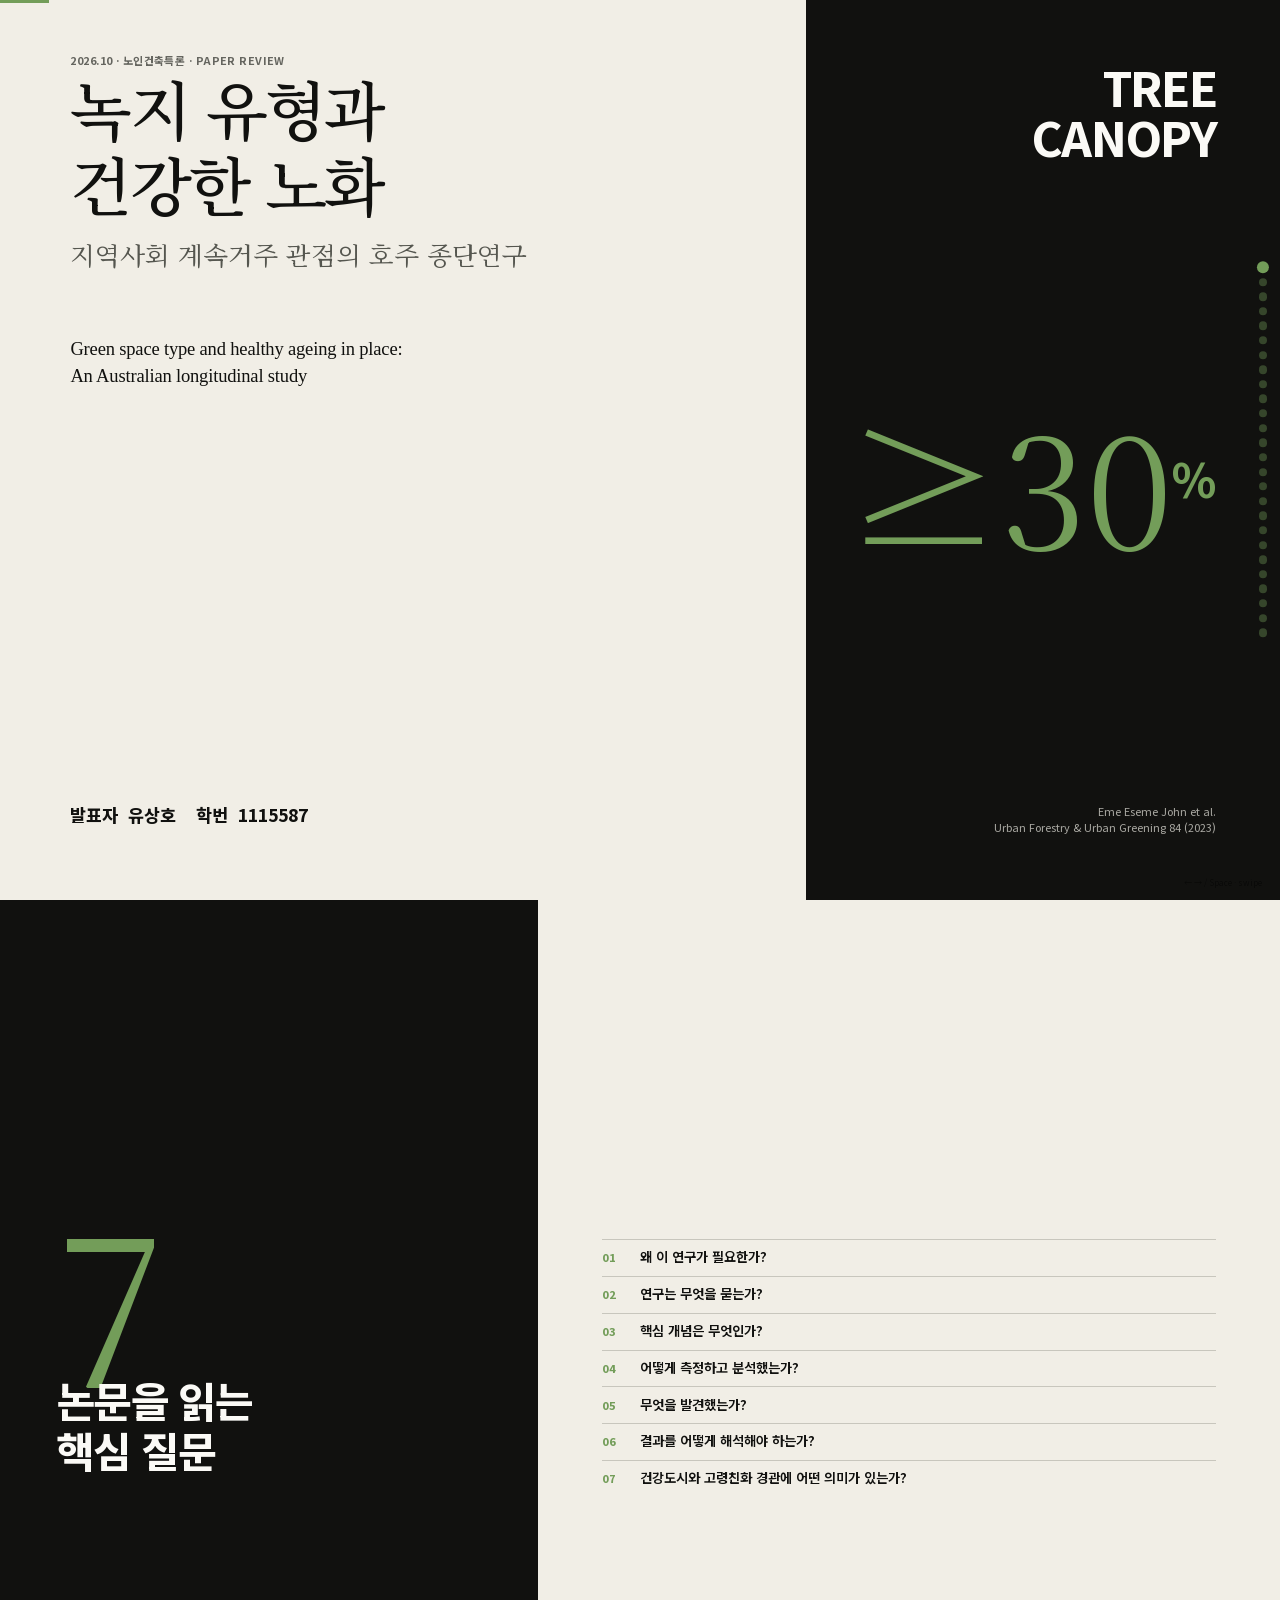
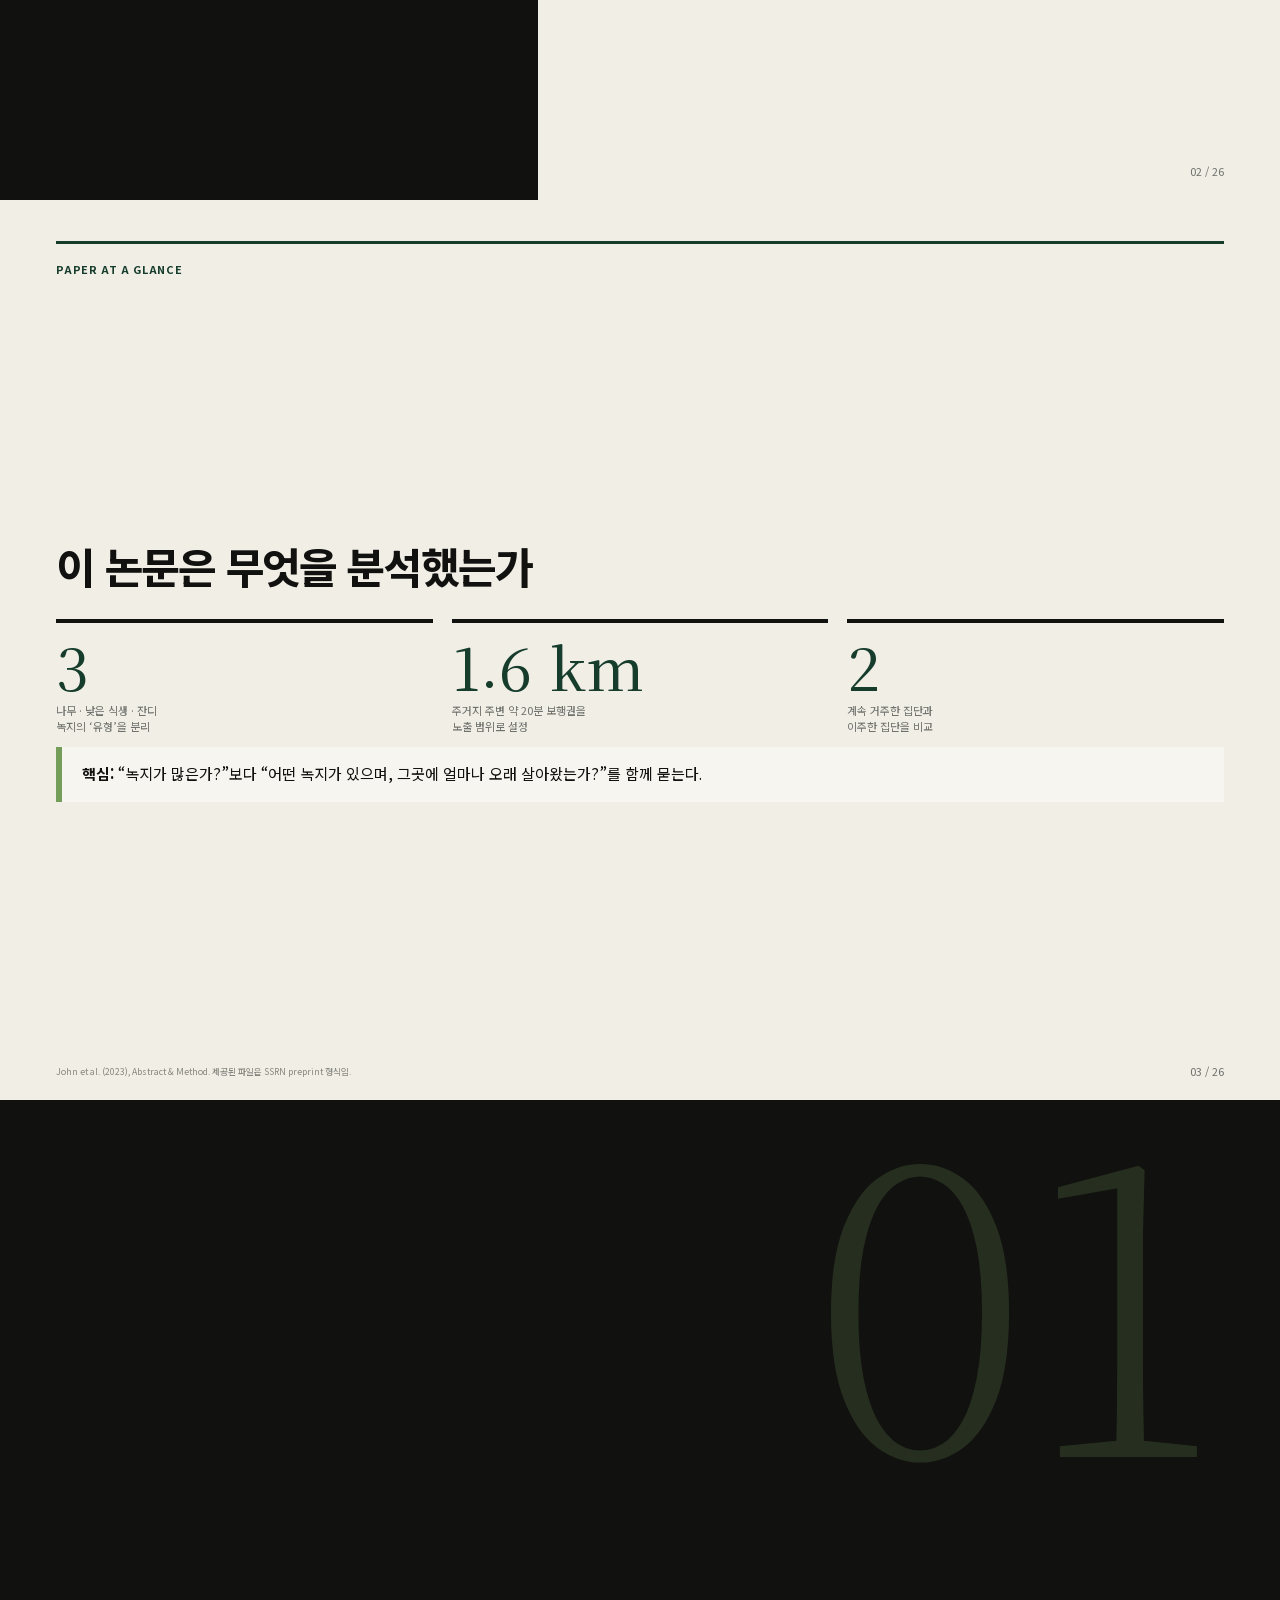
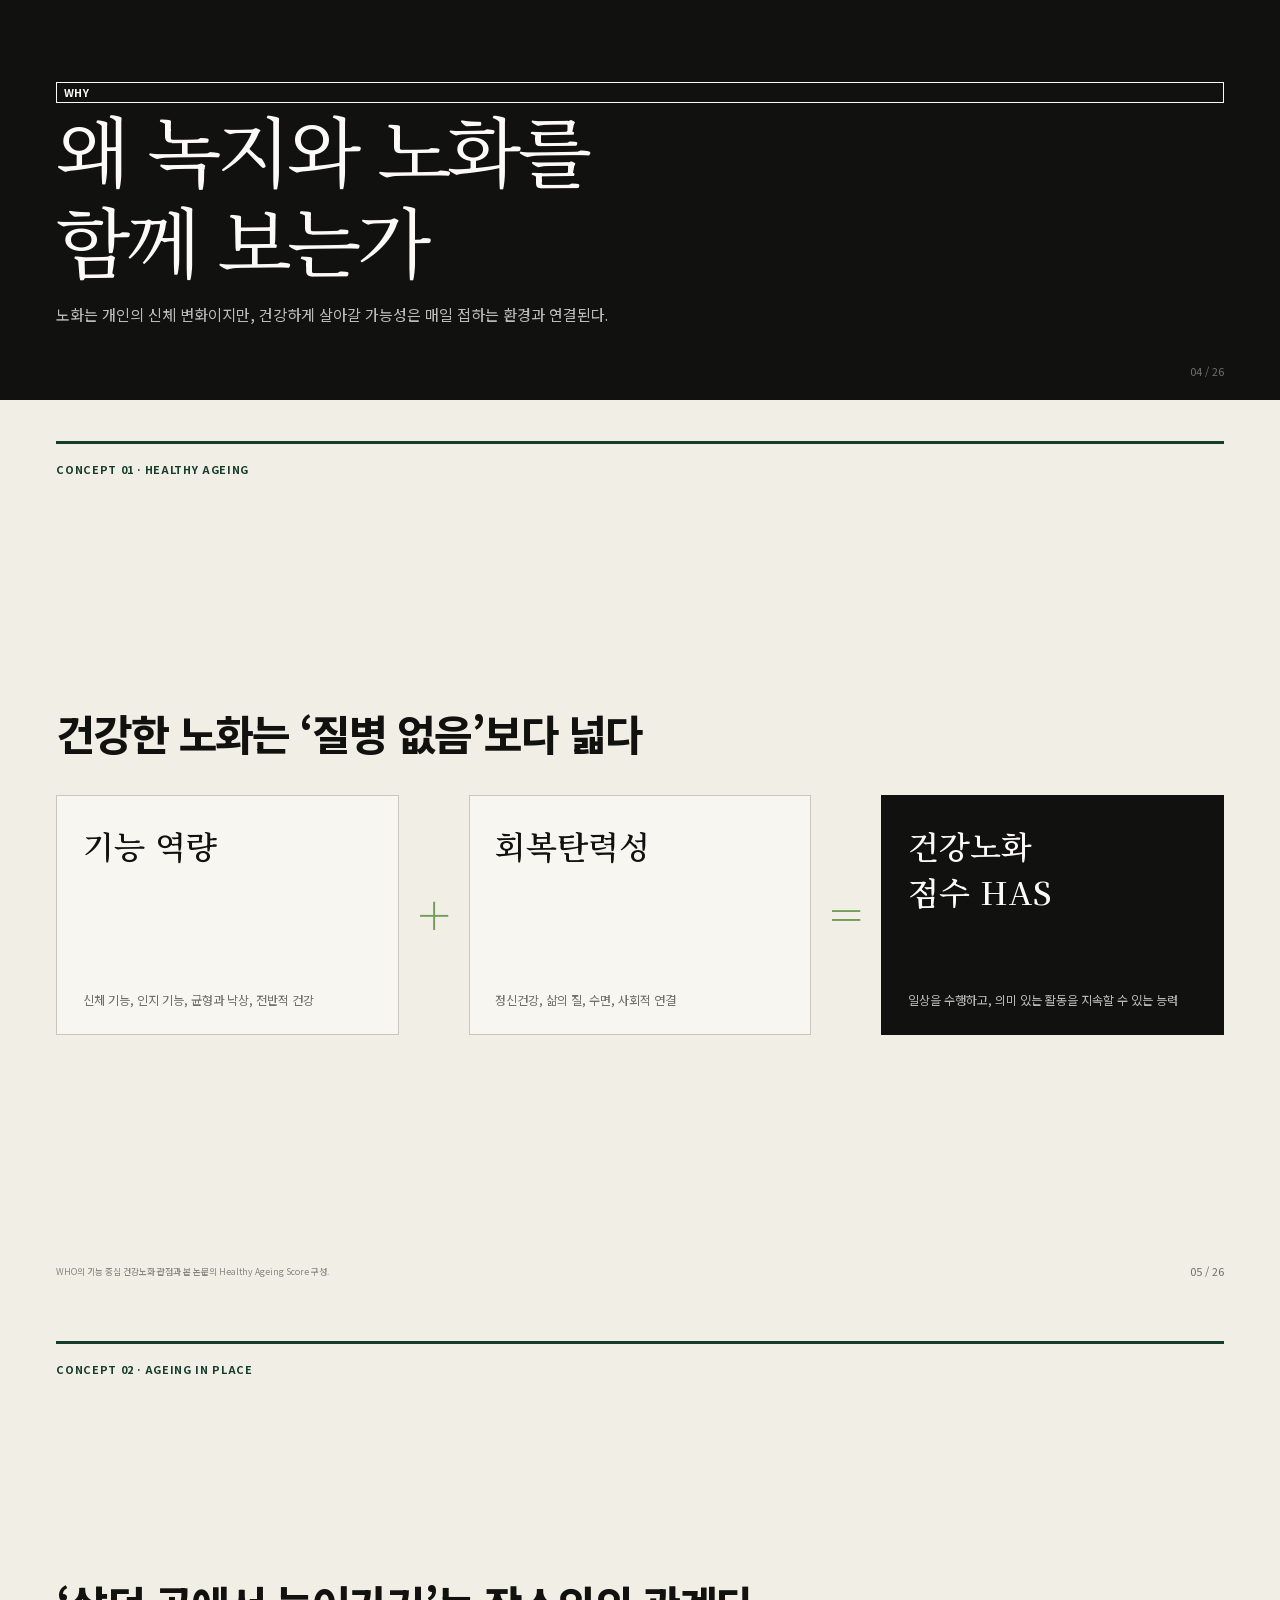
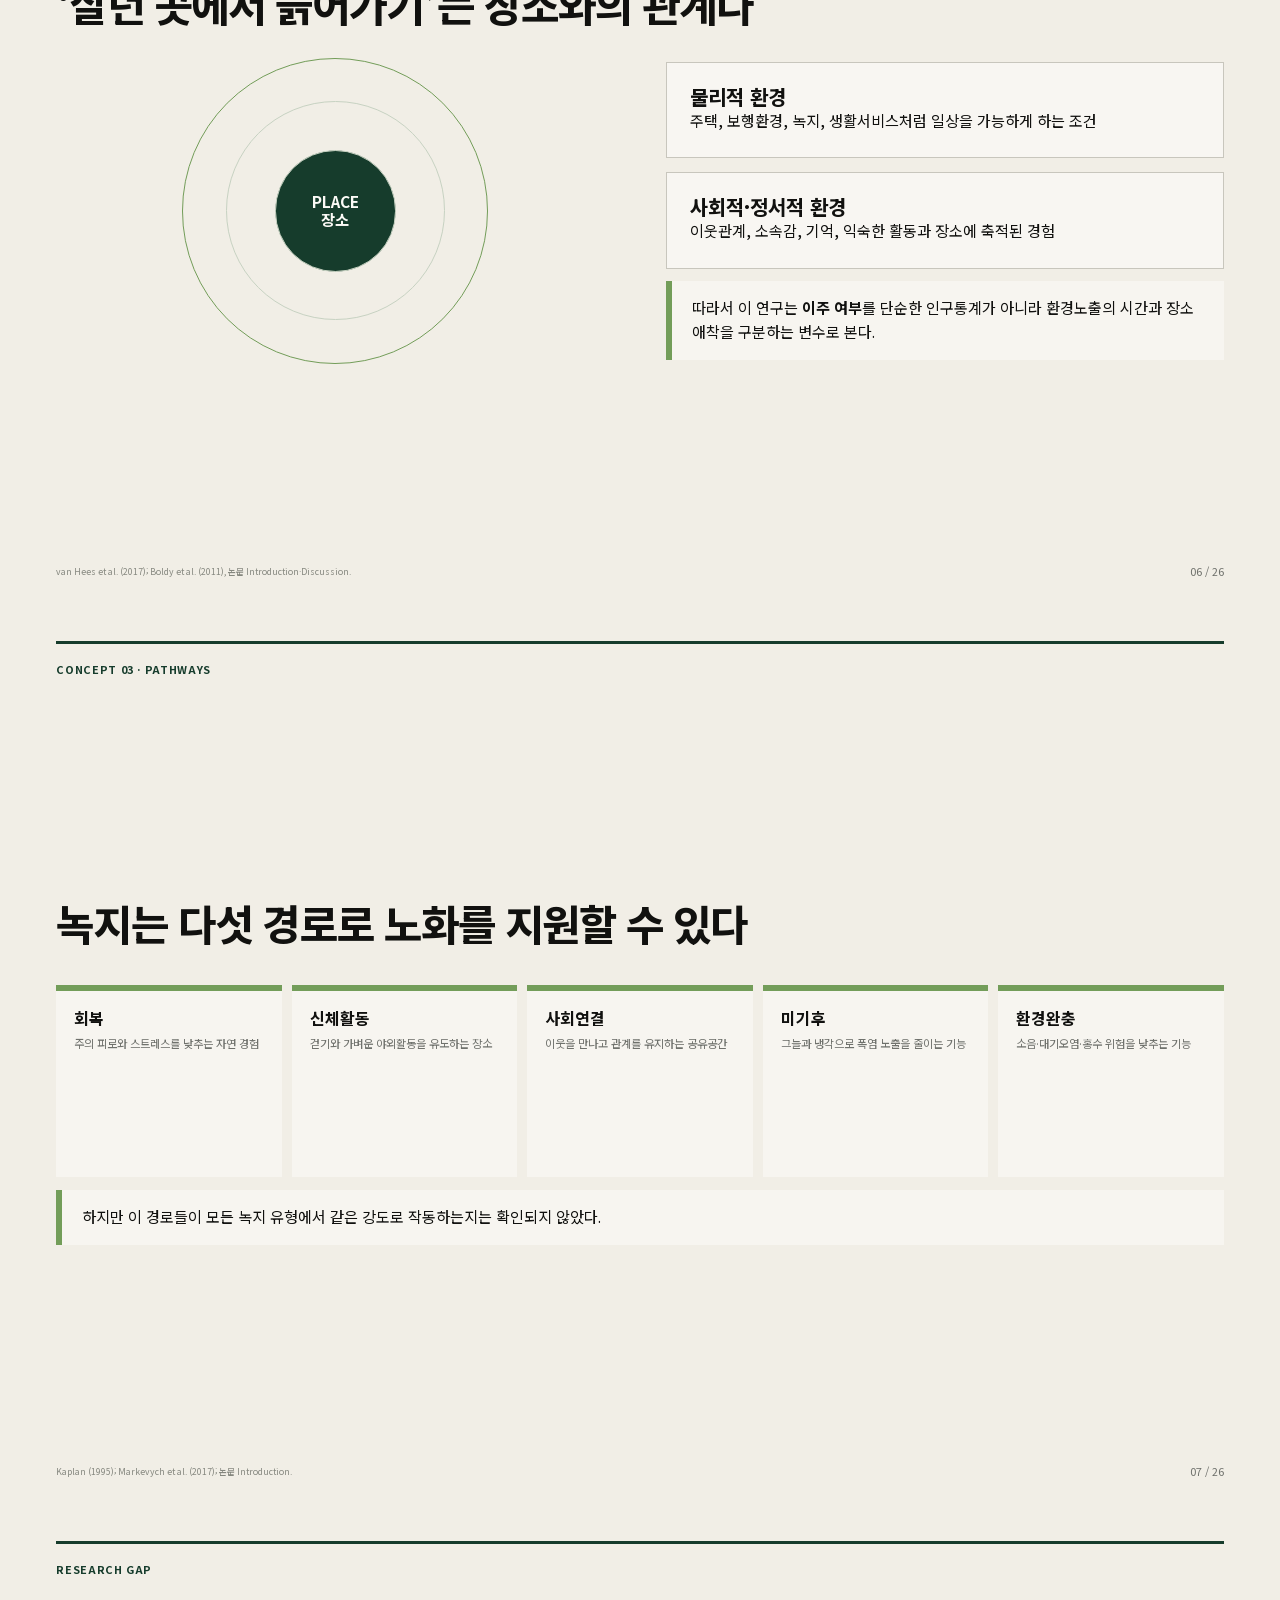
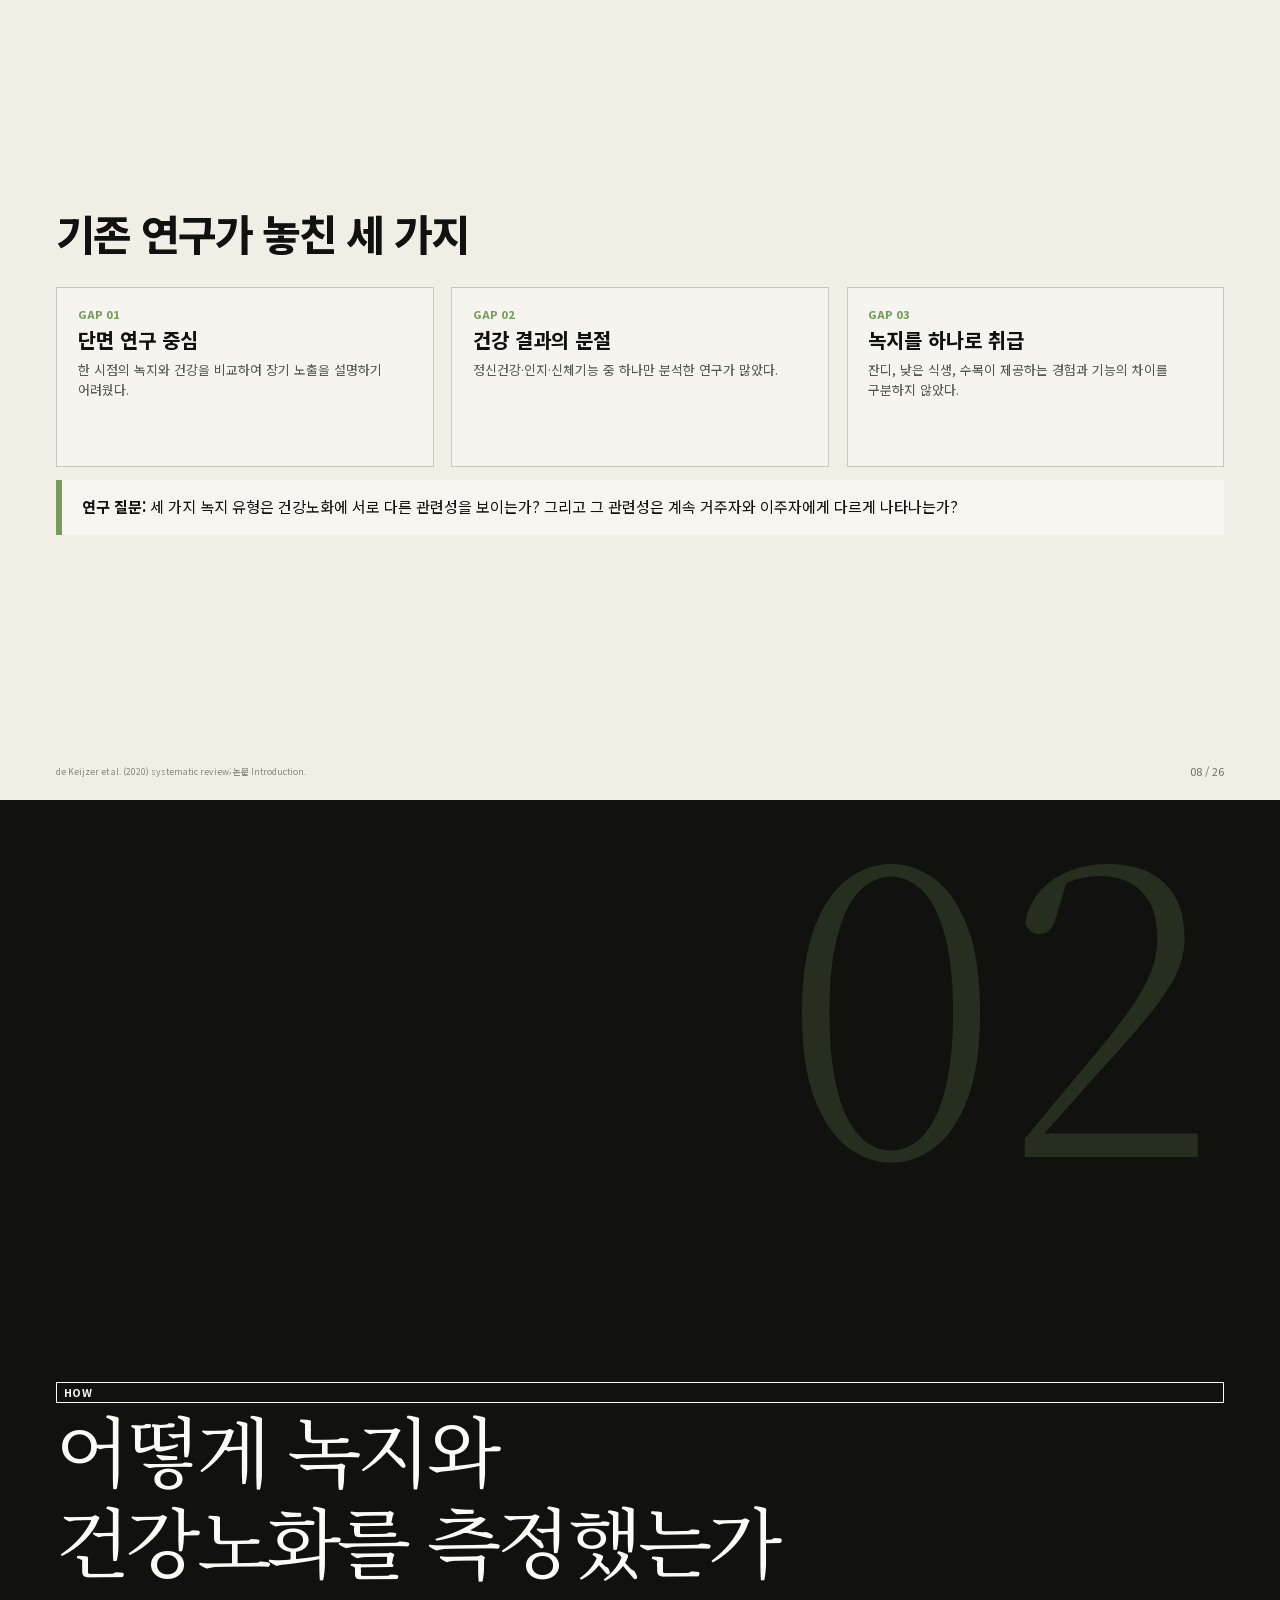
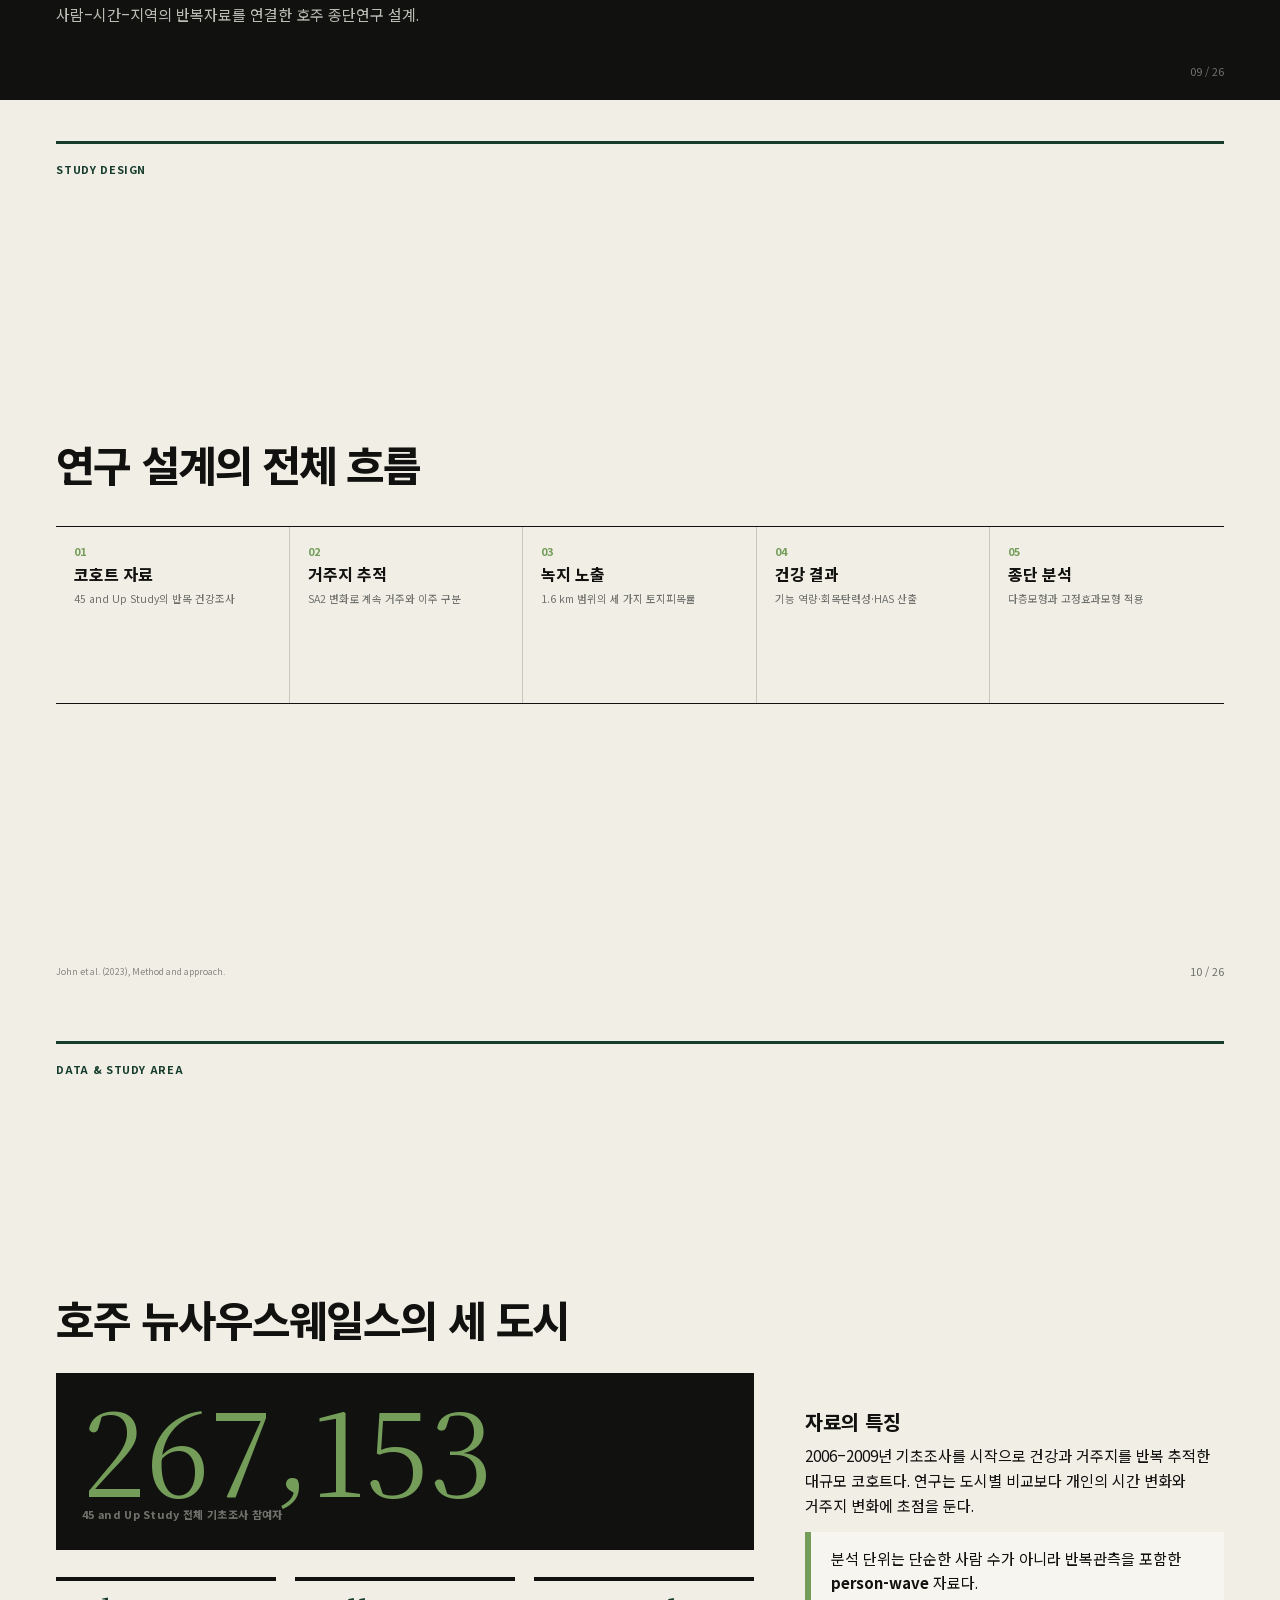
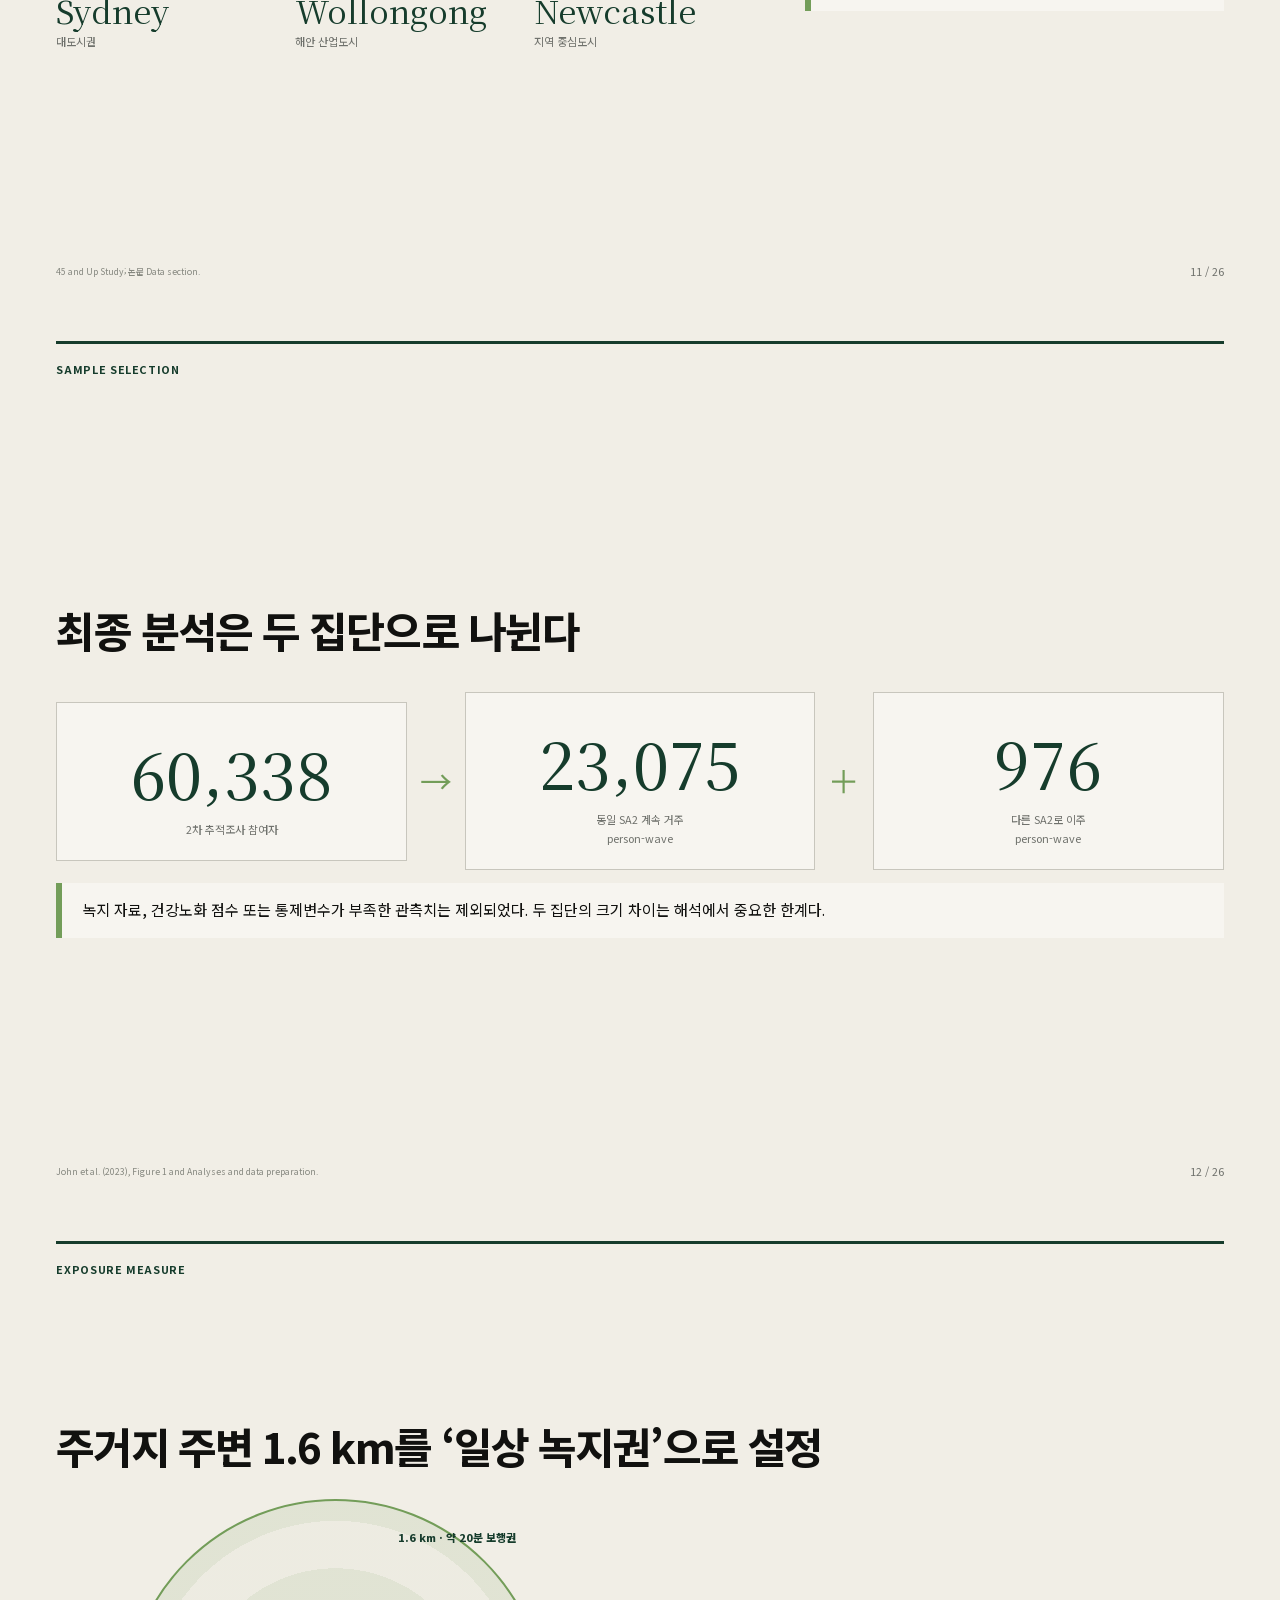
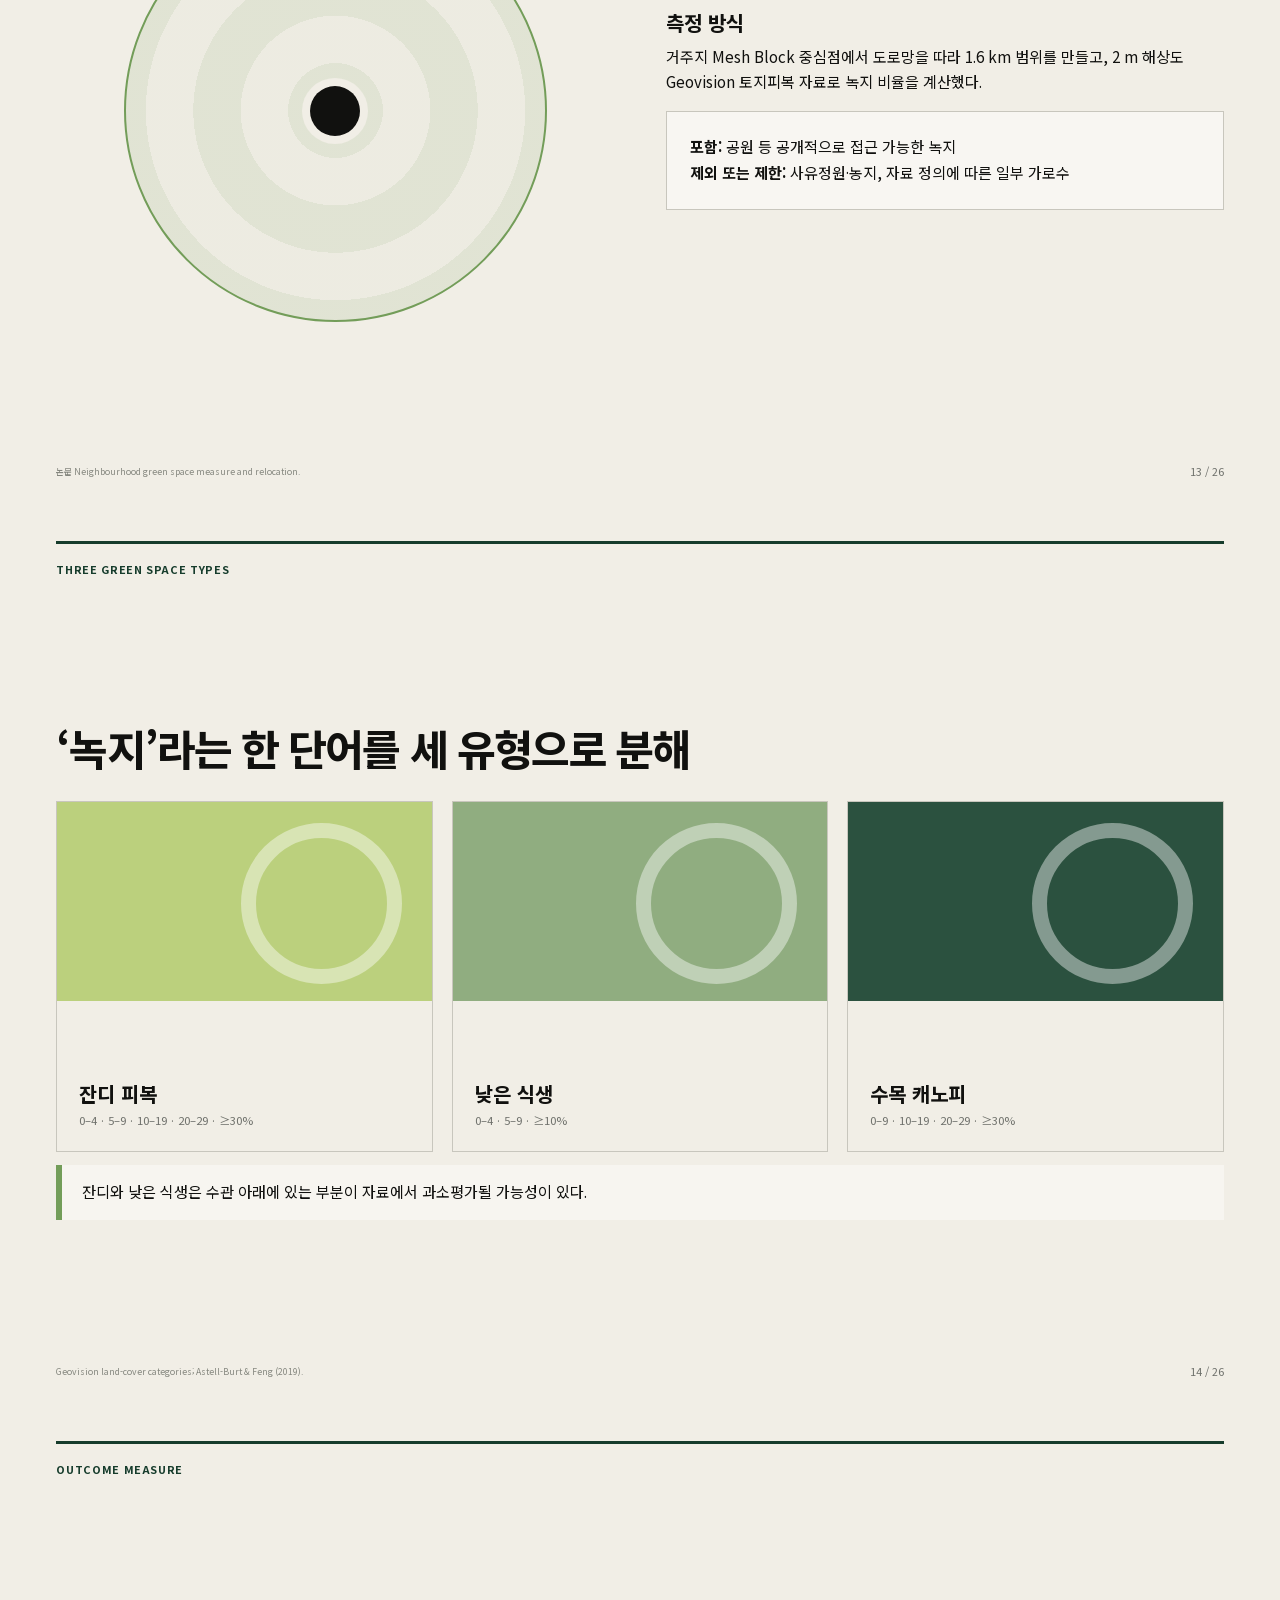
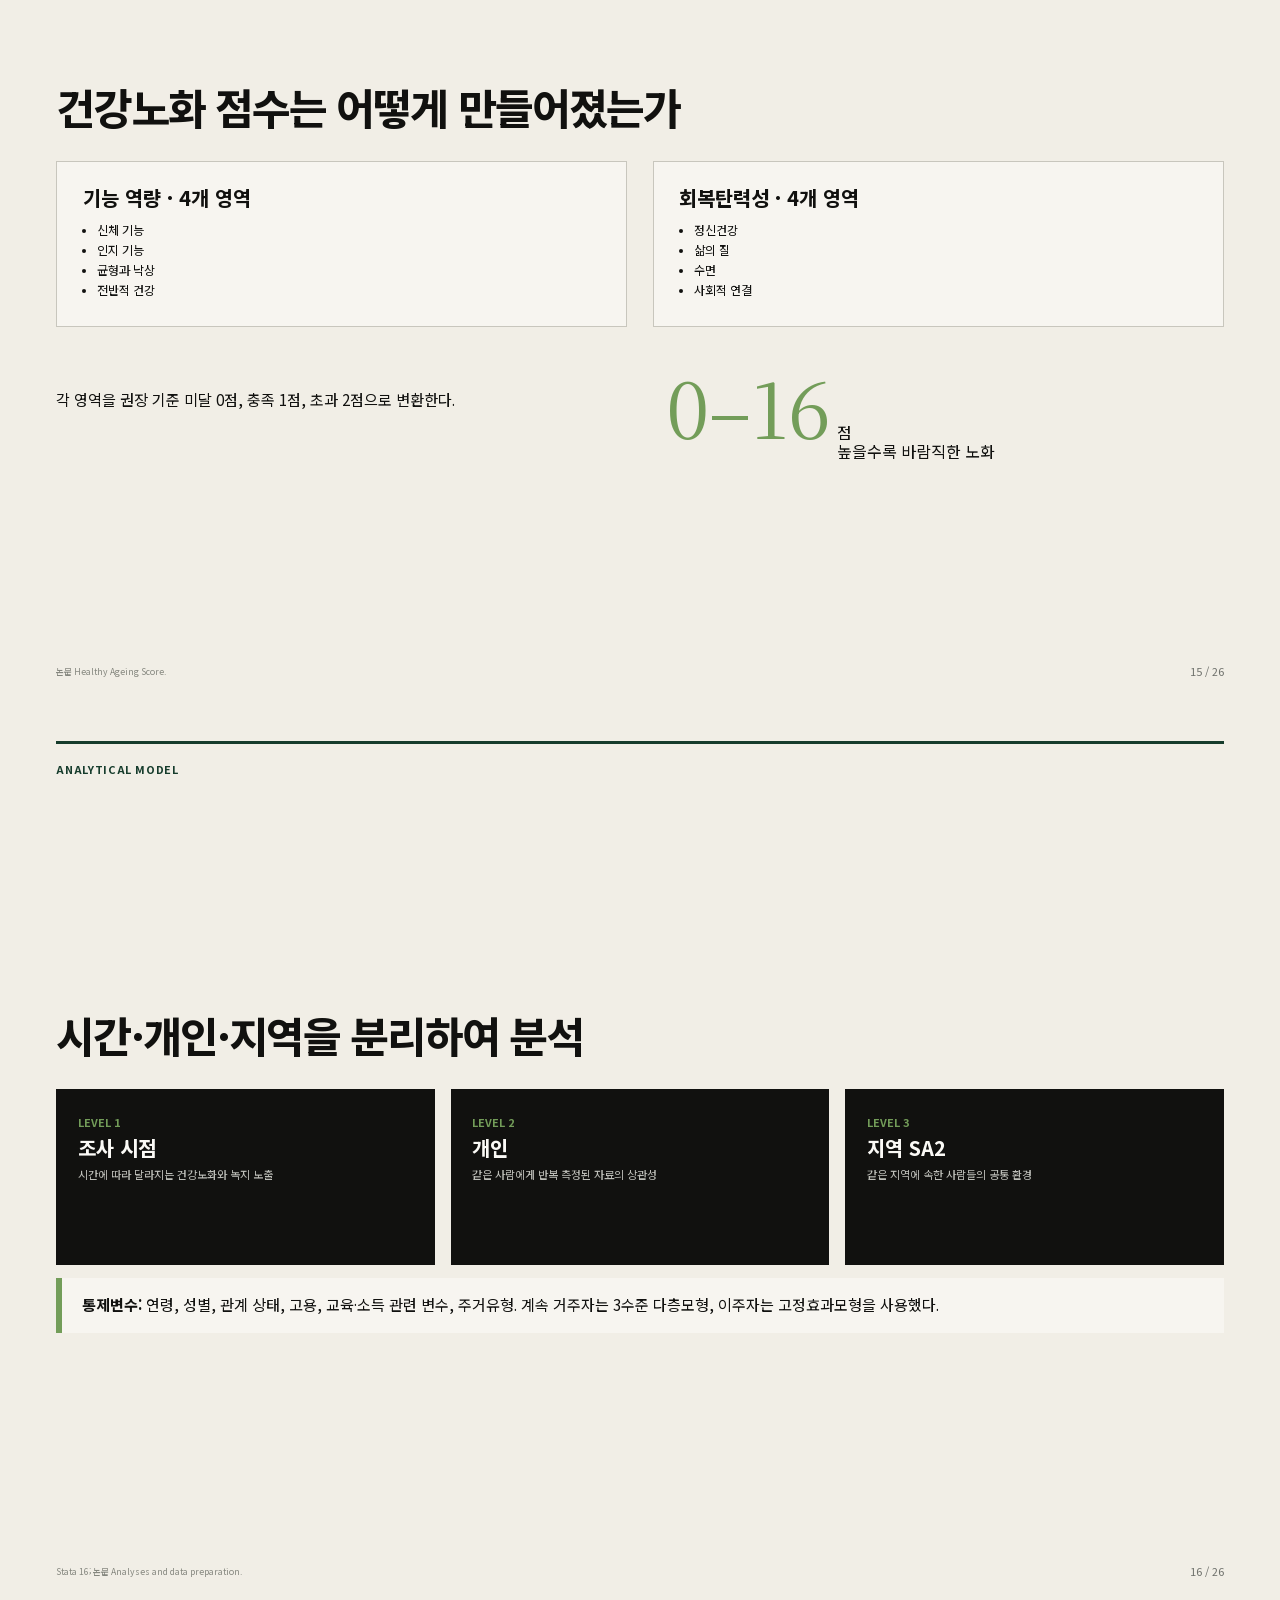
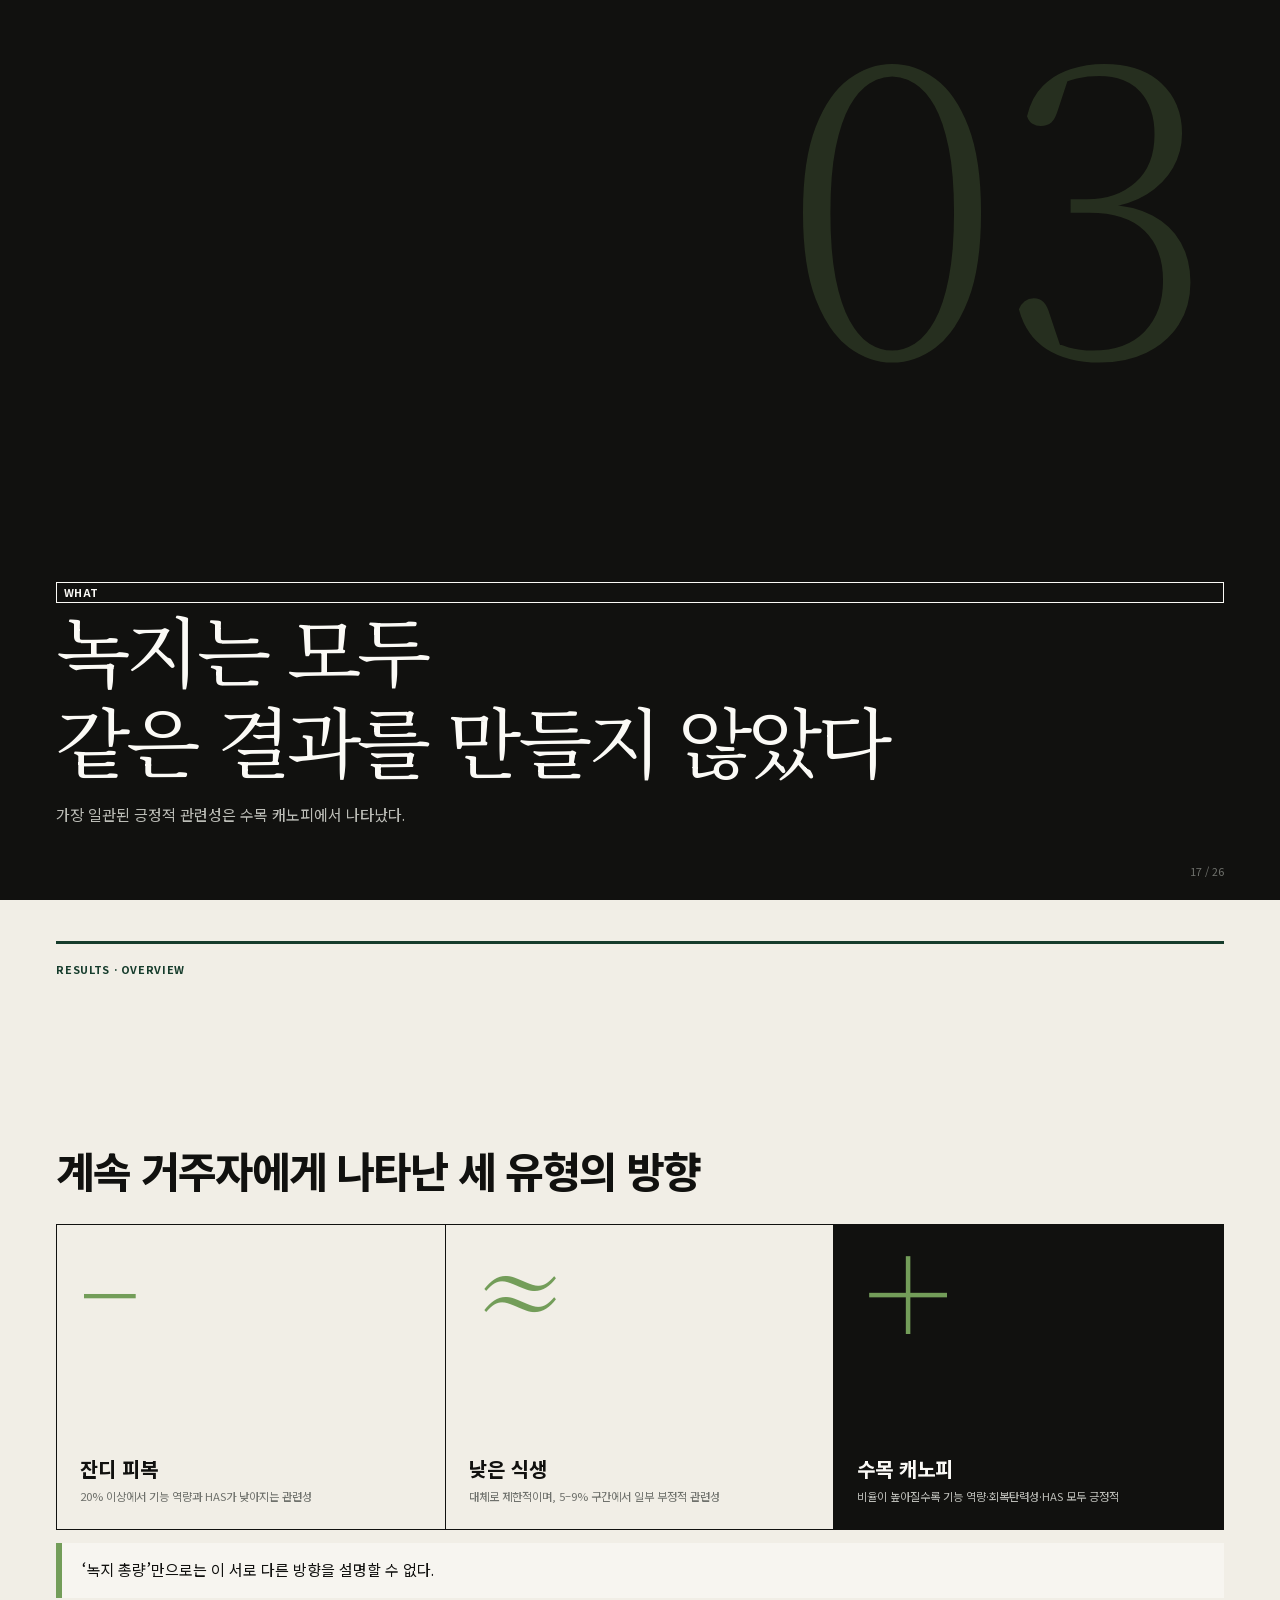
==== commit 49cff5f0: "Fix agenda slide viewport height" ====
--- a/green-ageing-study/index.html
+++ b/green-ageing-study/index.html
@@ -70,7 +70,7 @@
     .cover-right .citation{margin-top:auto;font-size:var(--small-size);line-height:1.45;color:#aaa9a3;max-width:94%}
 
     /* === INDEX === */
-    .agenda{display:grid;grid-template-columns:42% 58%;height:100%}
+    .agenda{display:grid;grid-template-columns:42% 58%}
     .agenda-left{background:var(--ink);color:var(--white);padding:var(--slide-padding);display:flex;flex-direction:column;justify-content:center}
     .agenda-left b{font-family:var(--font-display);font-size:clamp(5rem,16vw,14rem);font-weight:300;line-height:.75;color:var(--green)}
     .agenda-right{padding:clamp(2rem,5vw,5rem);display:flex;flex-direction:column;justify-content:center}
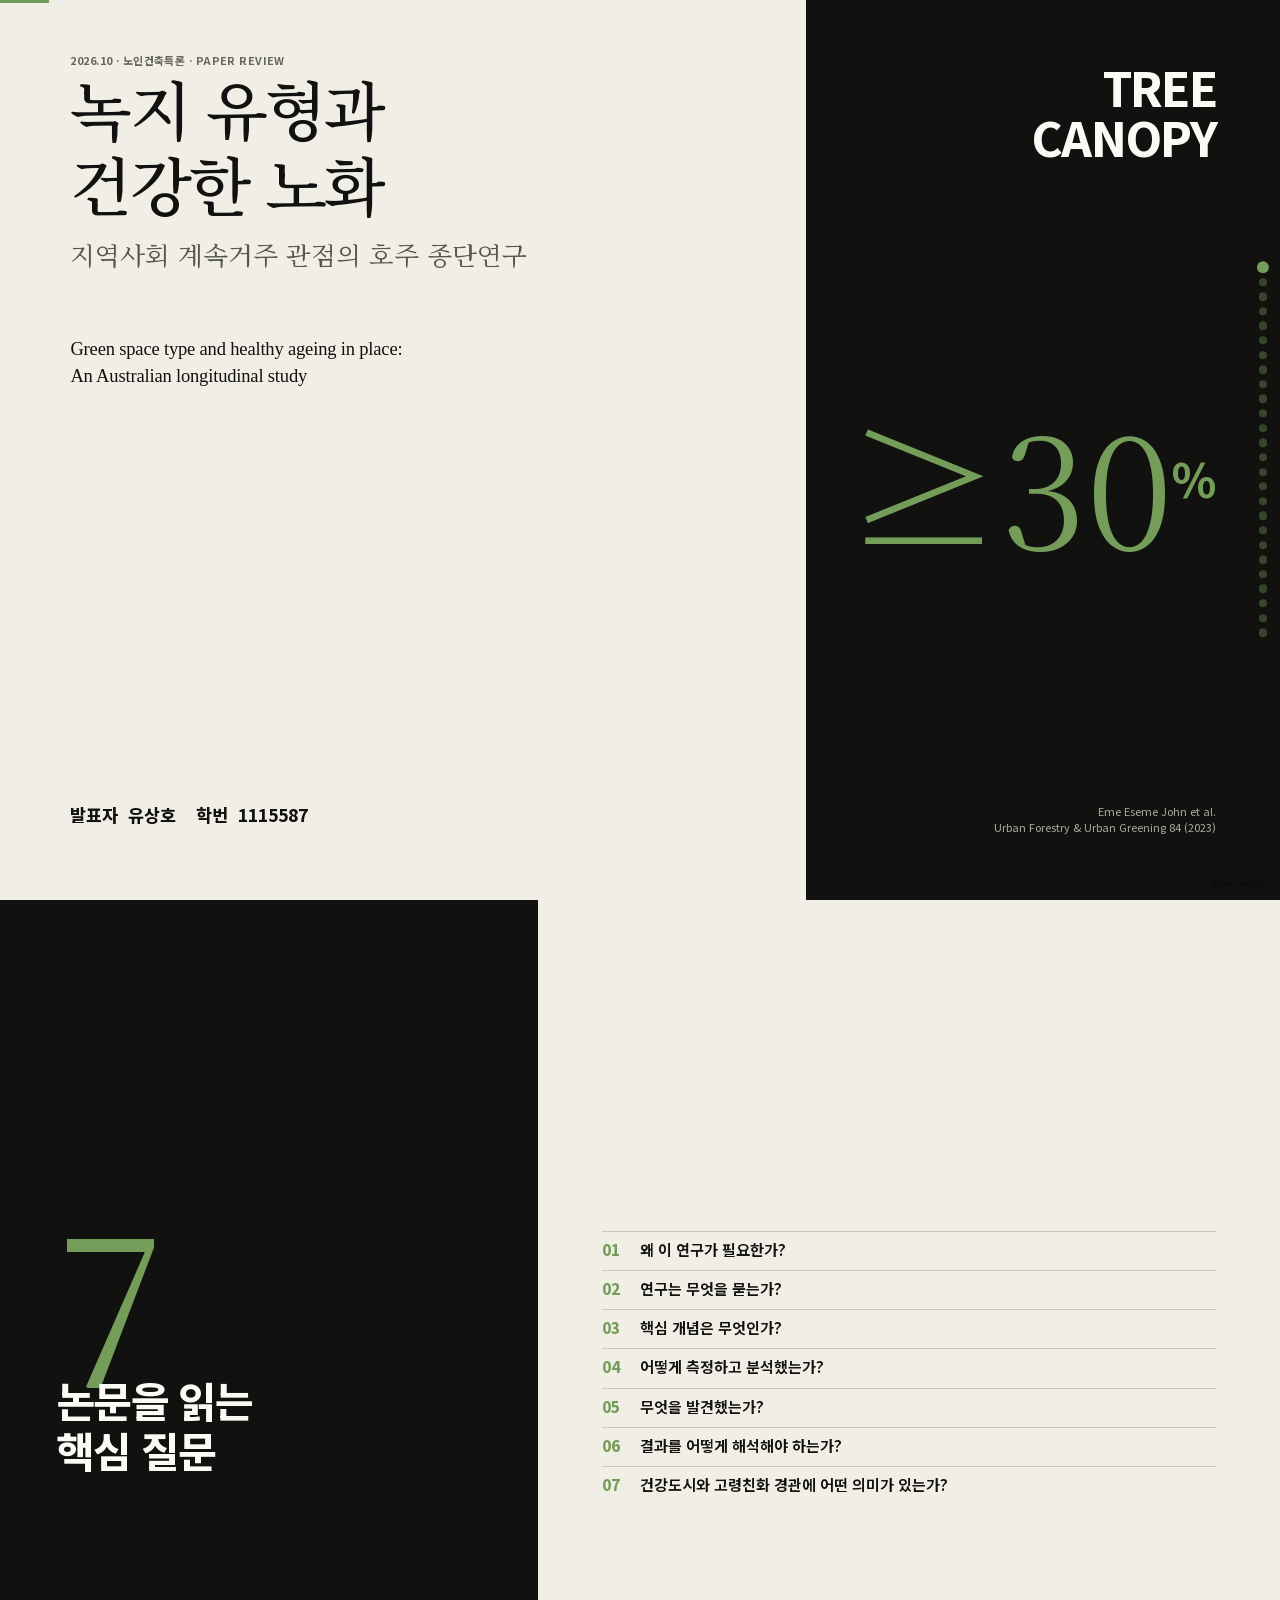
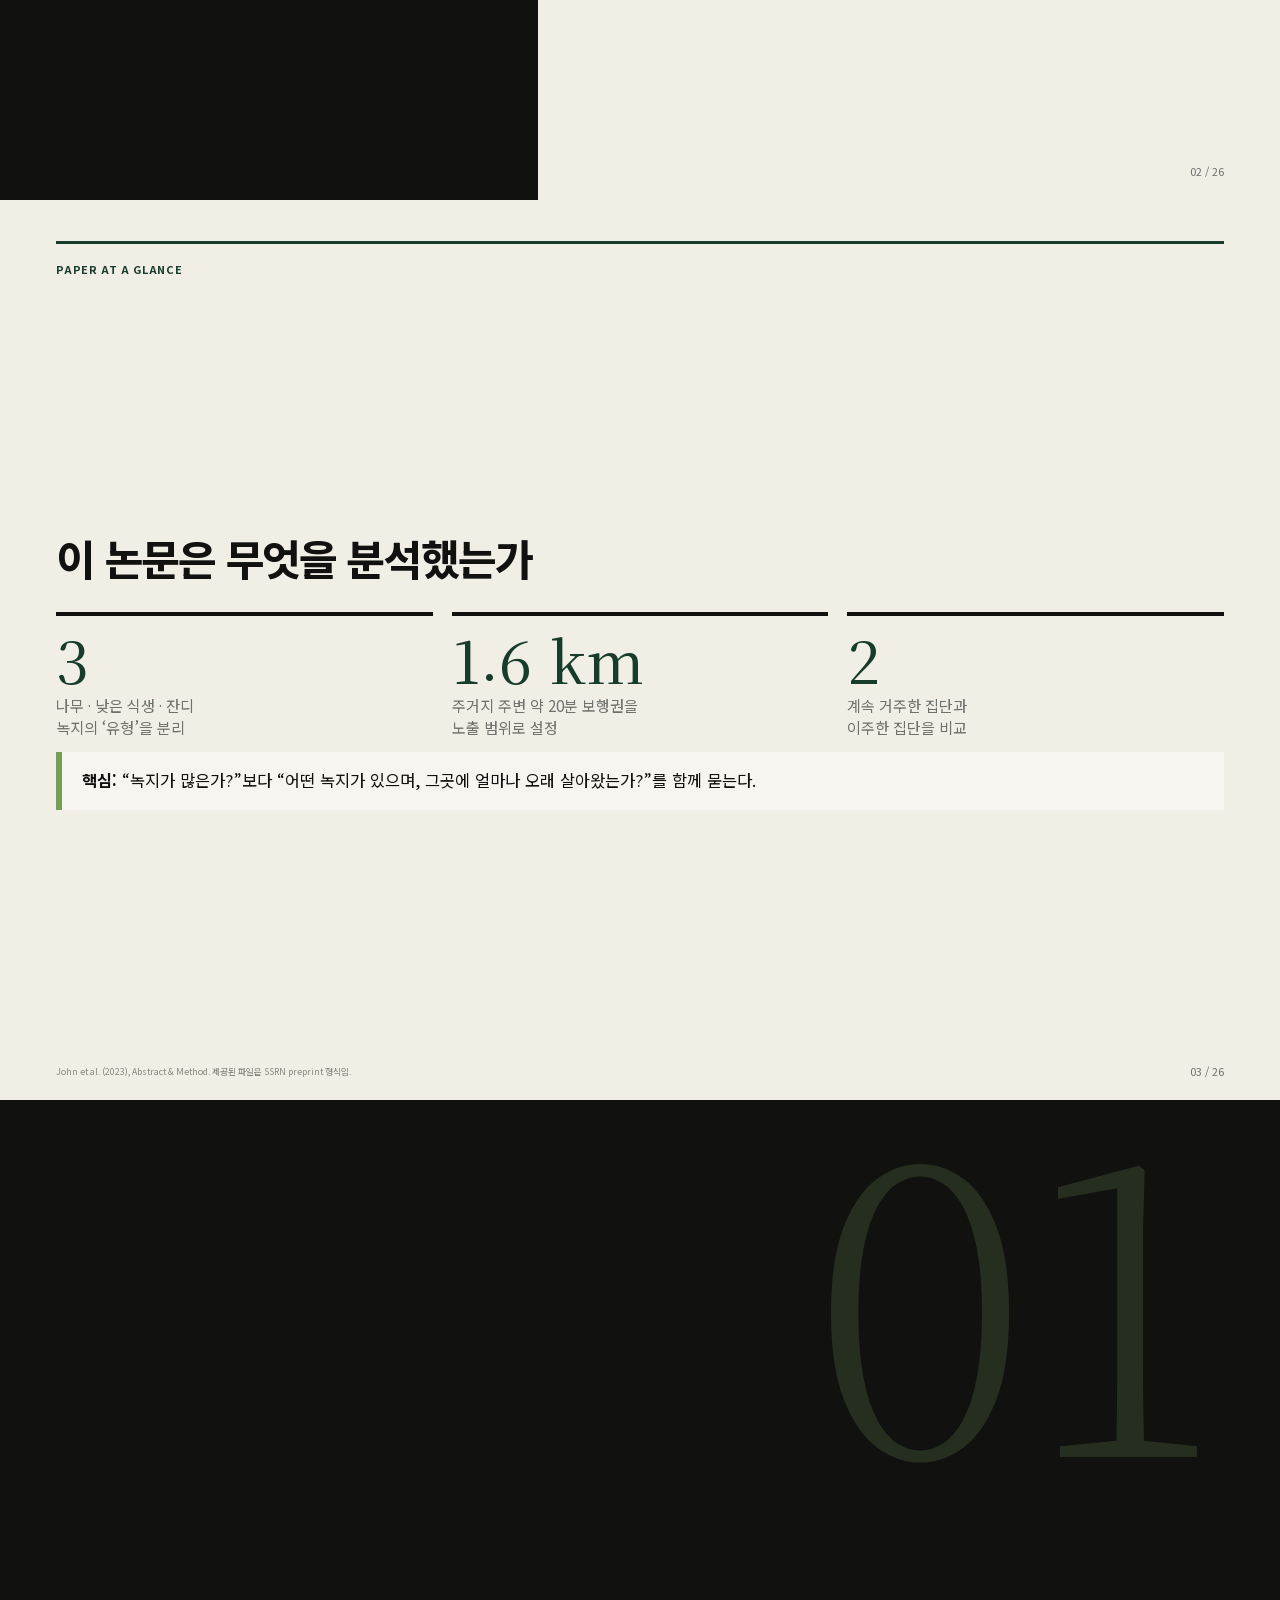
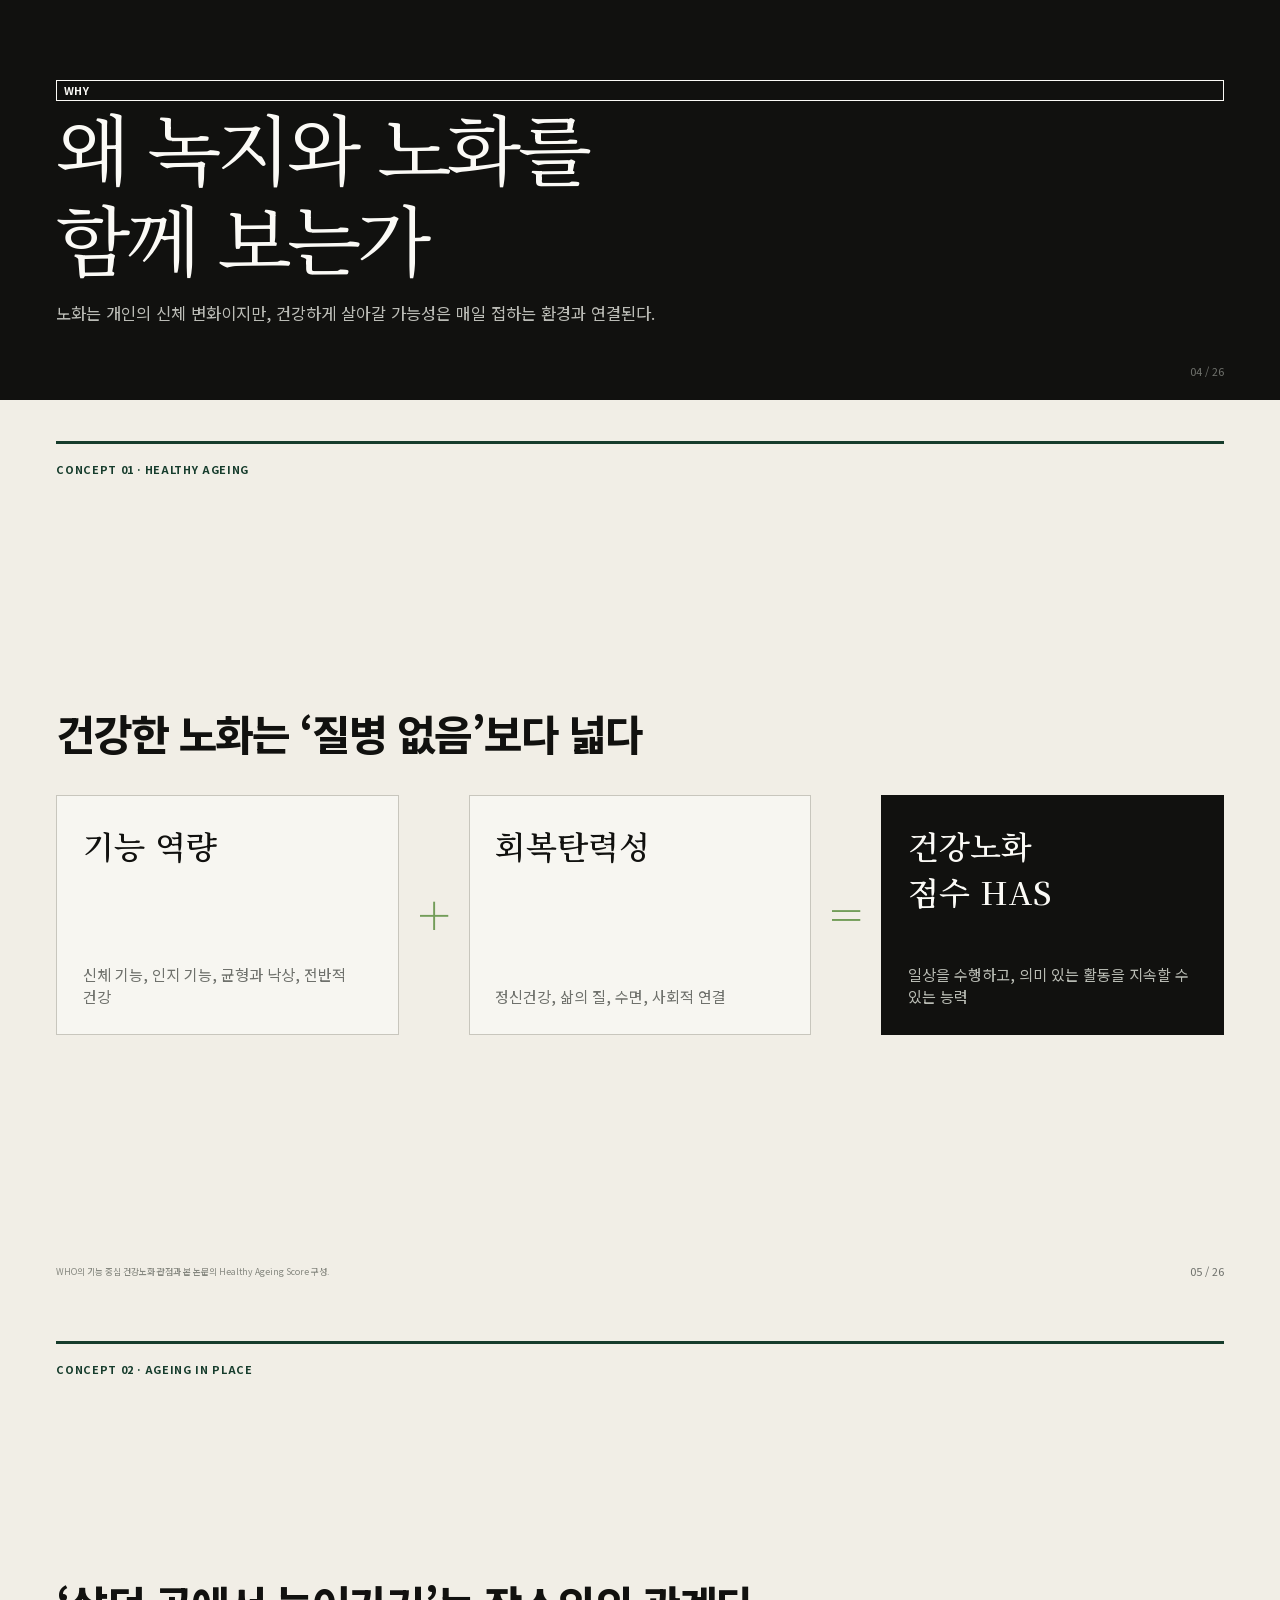
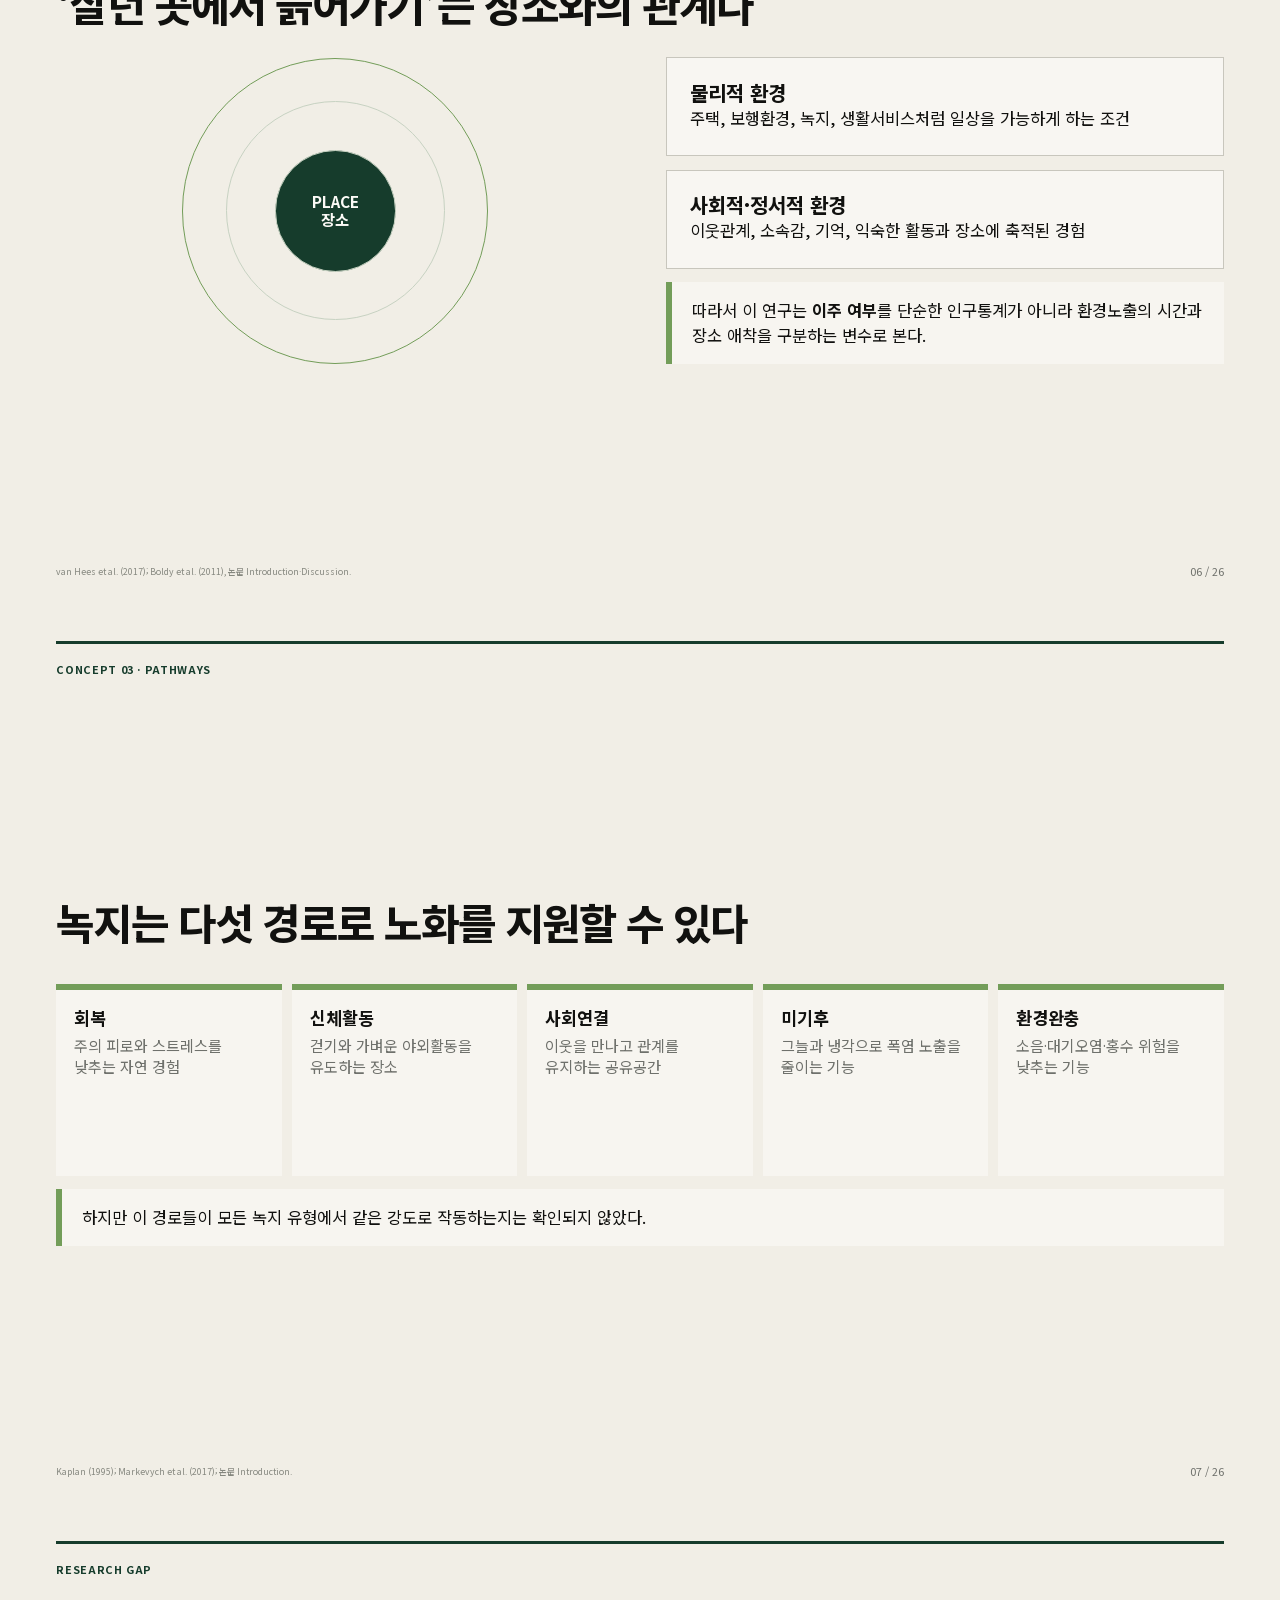
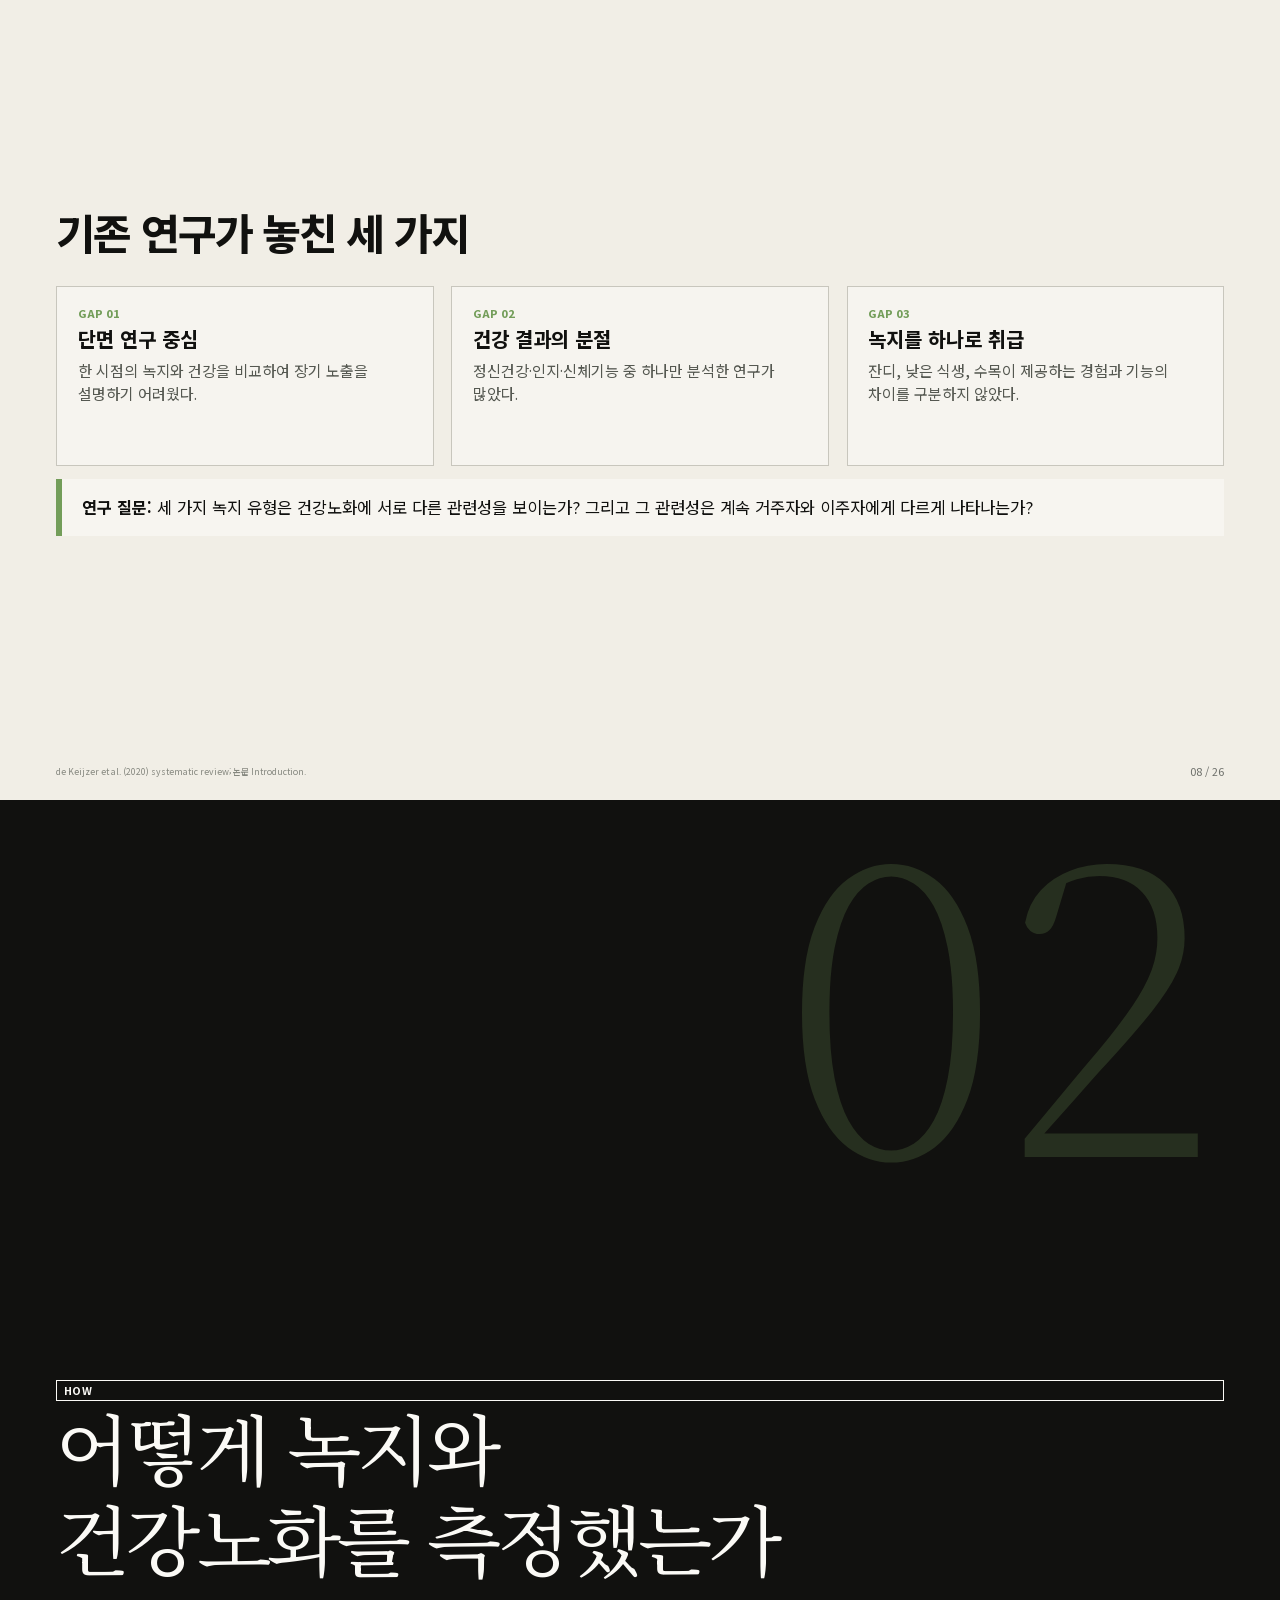
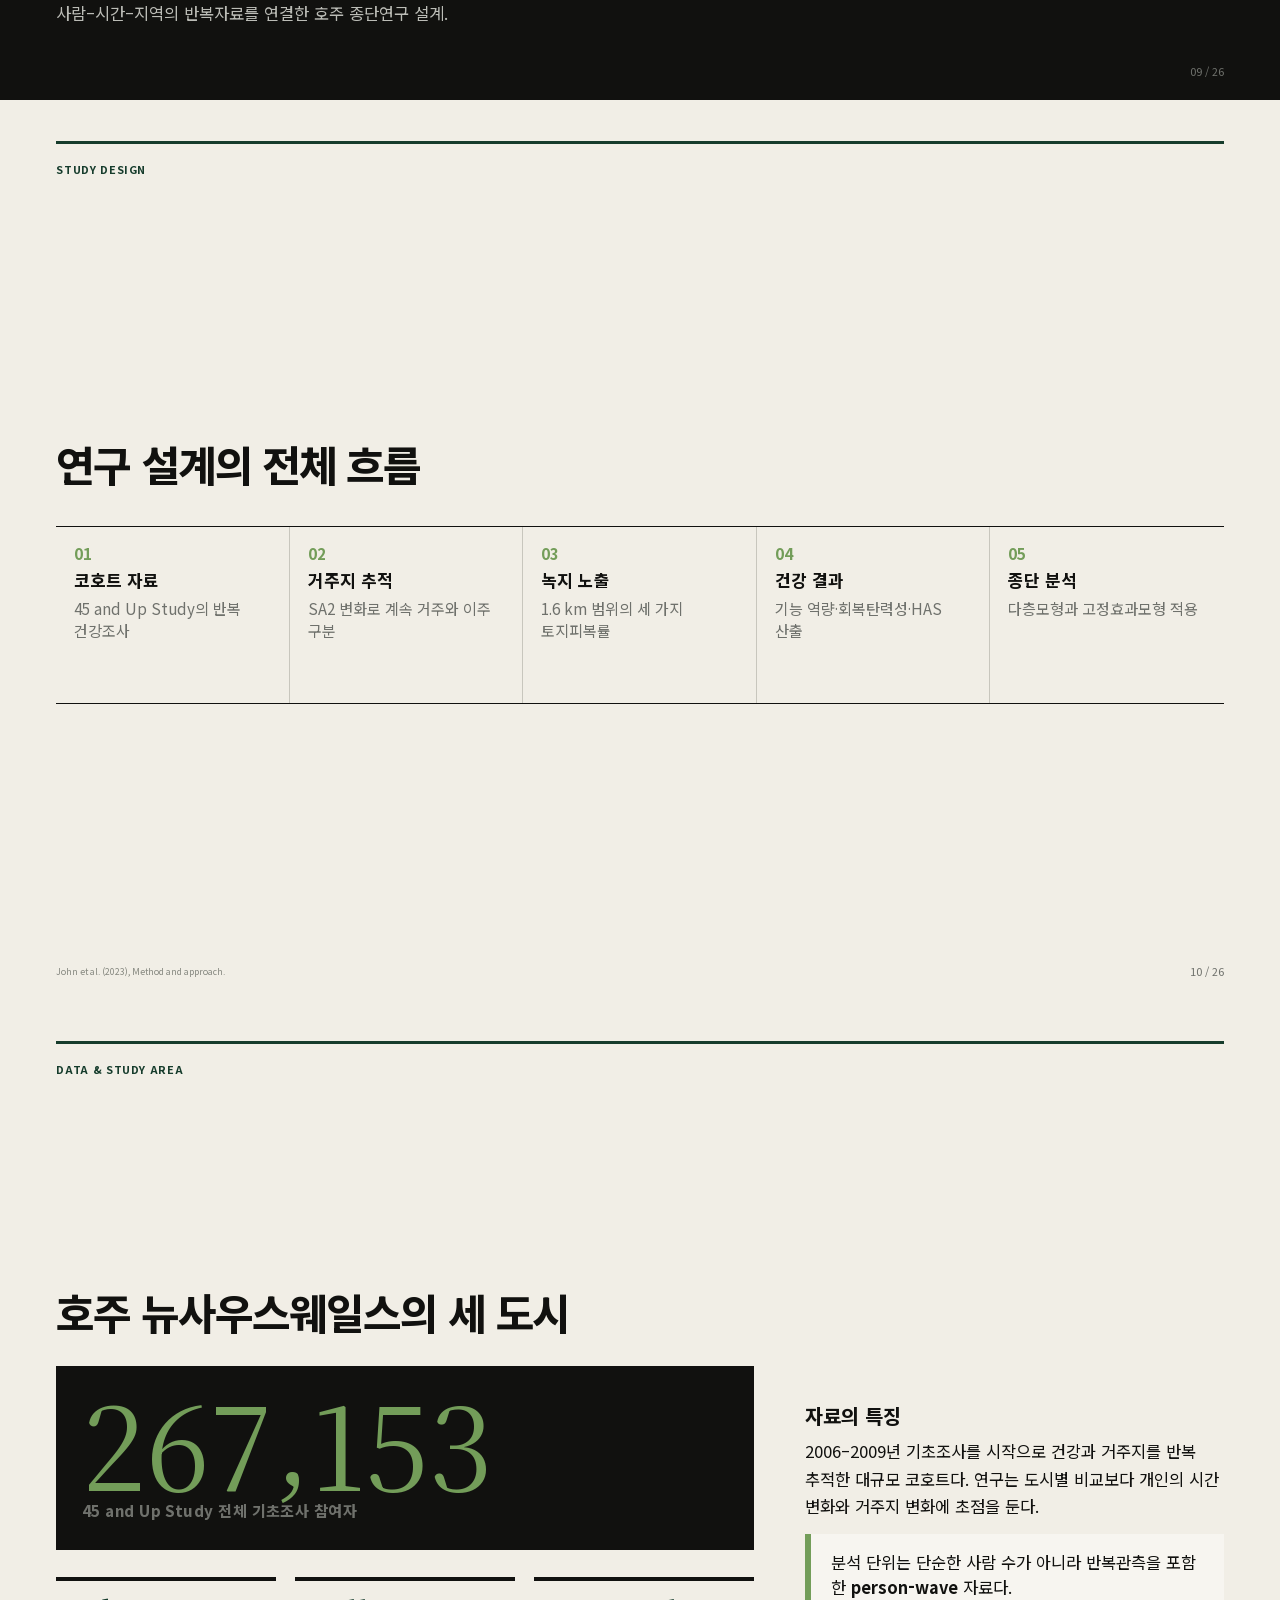
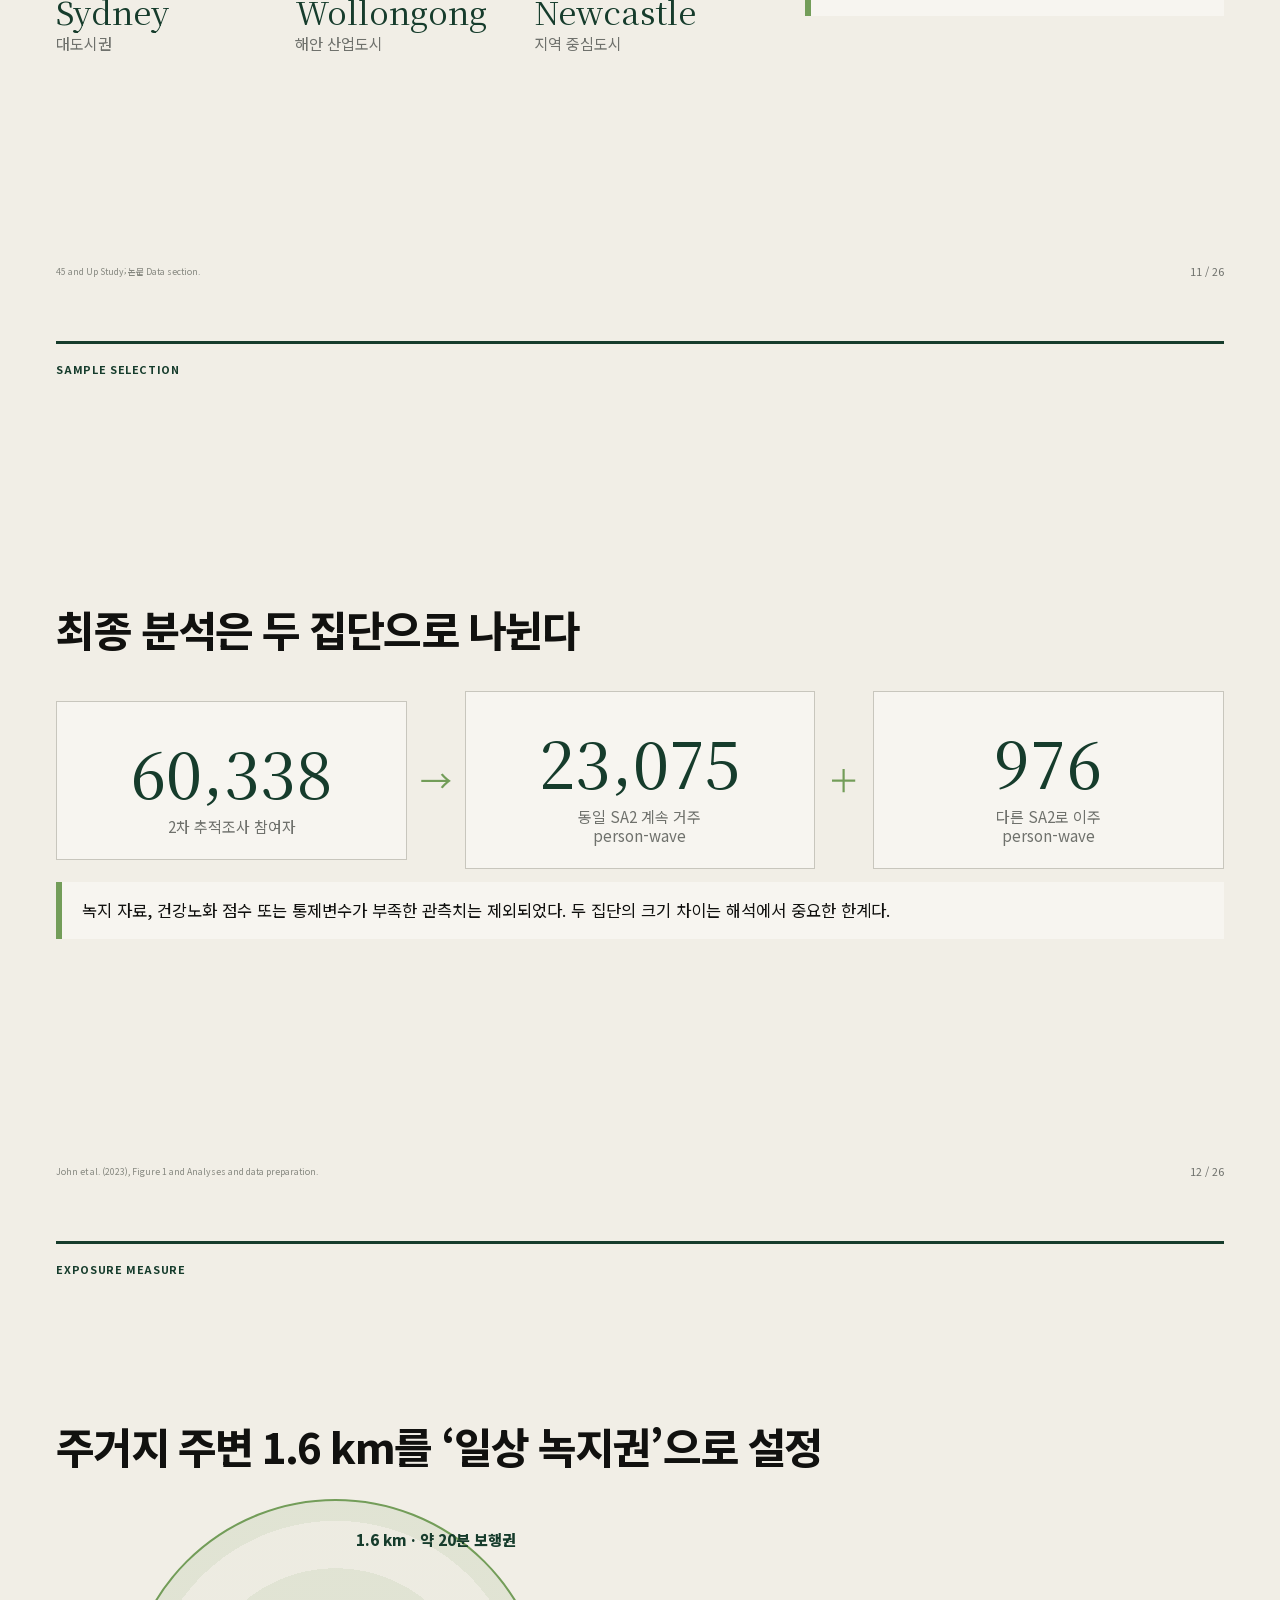
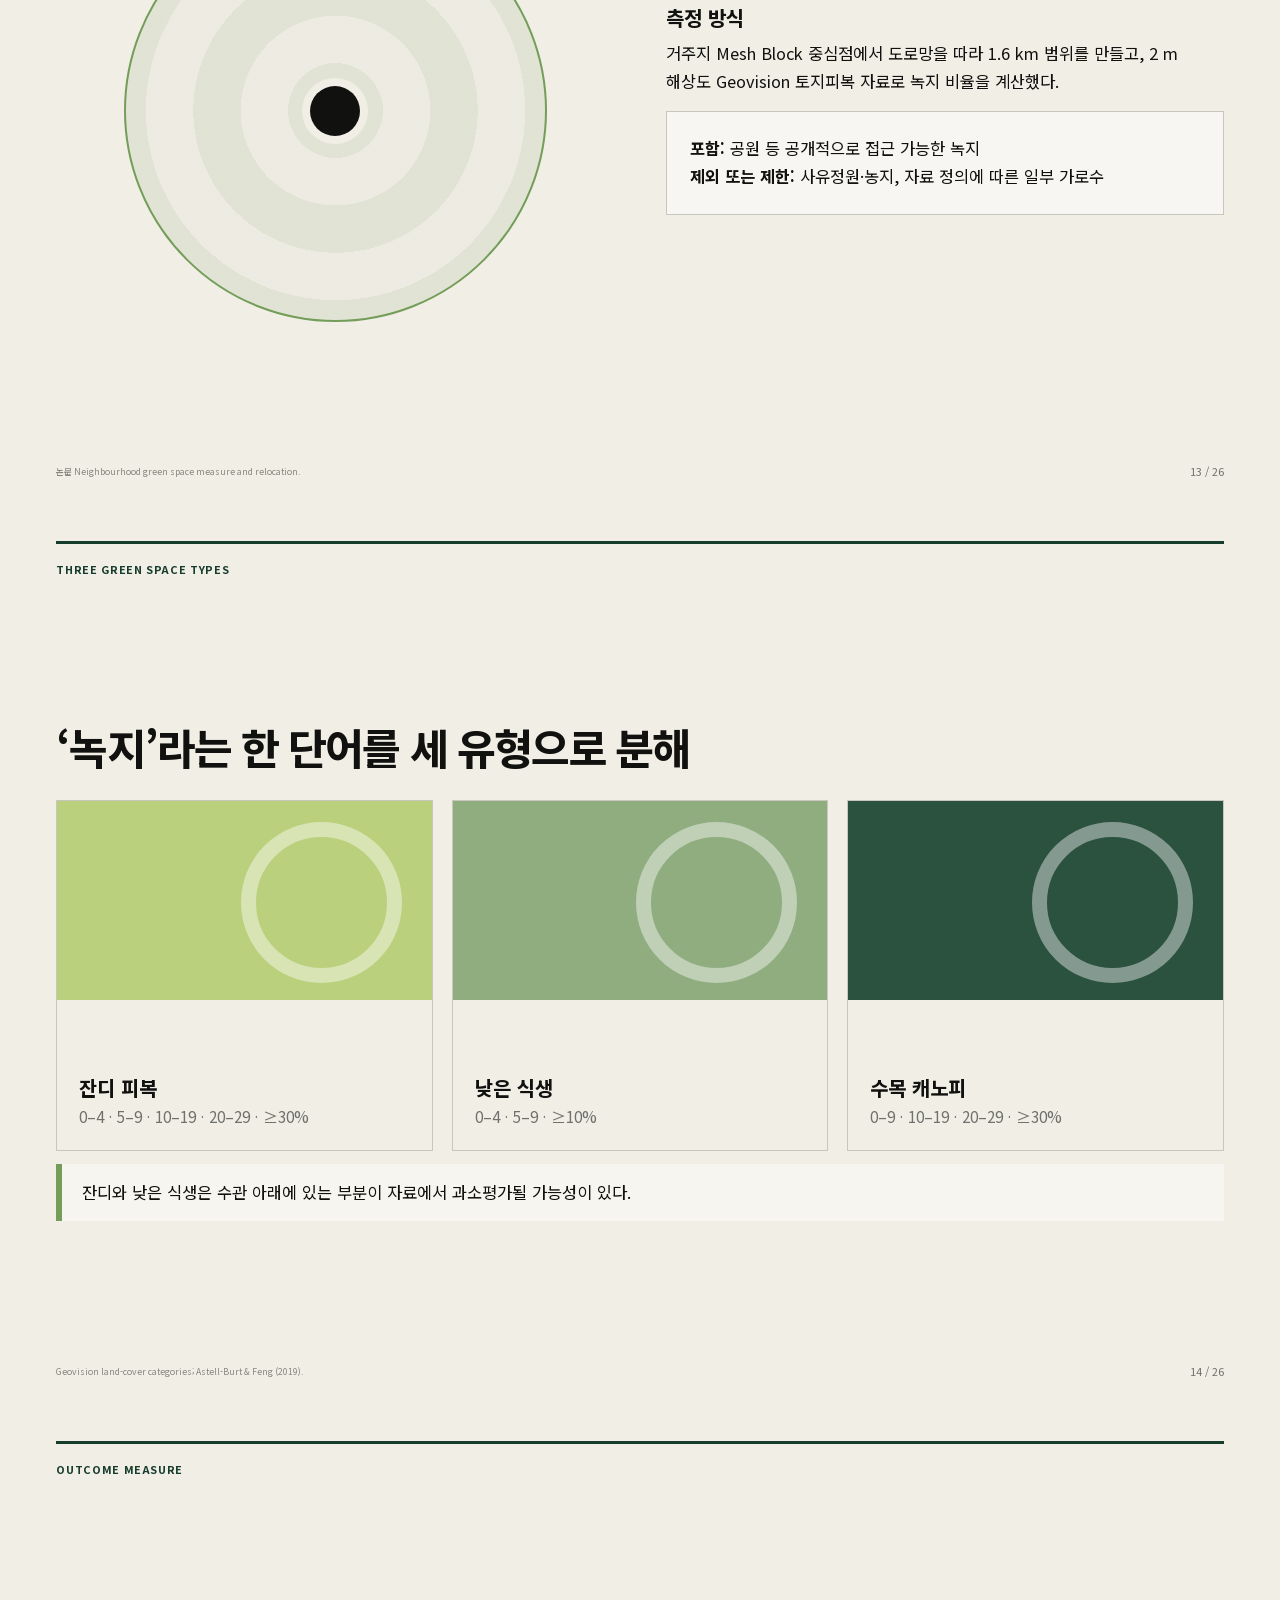
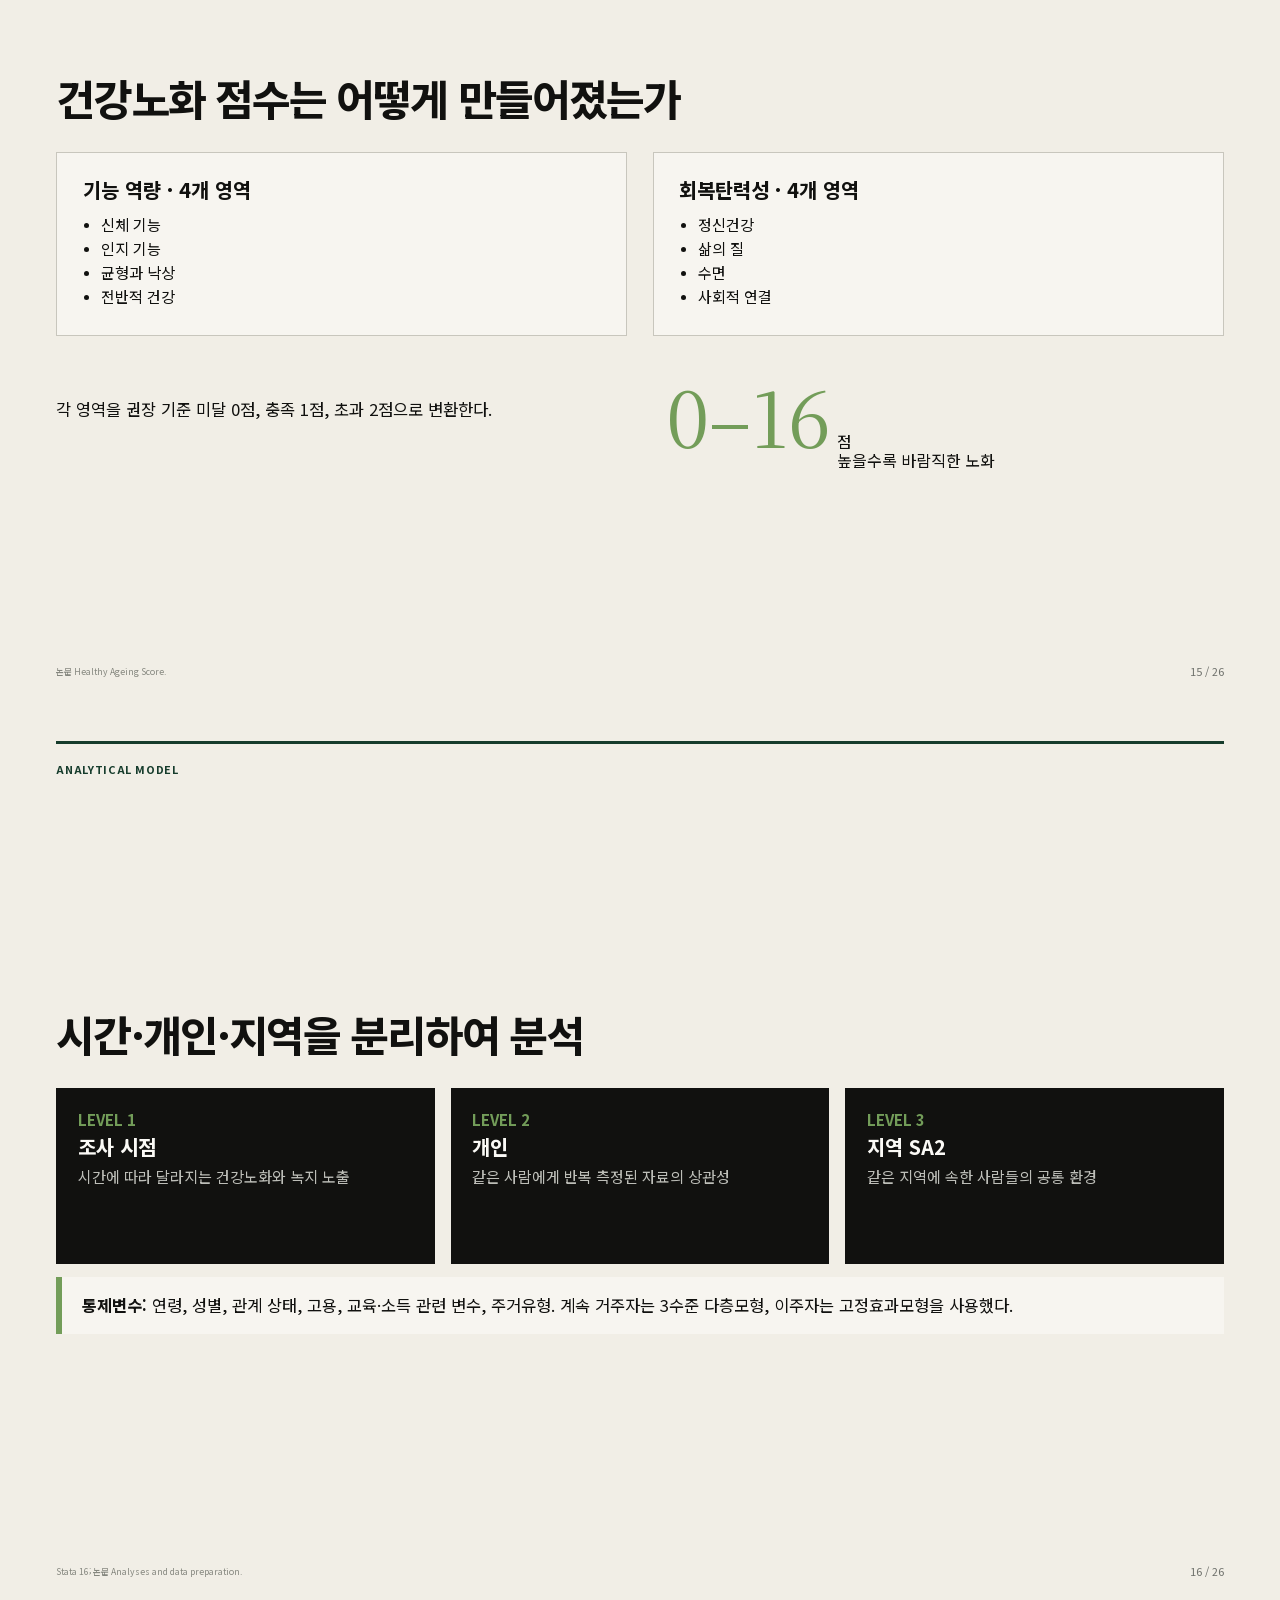
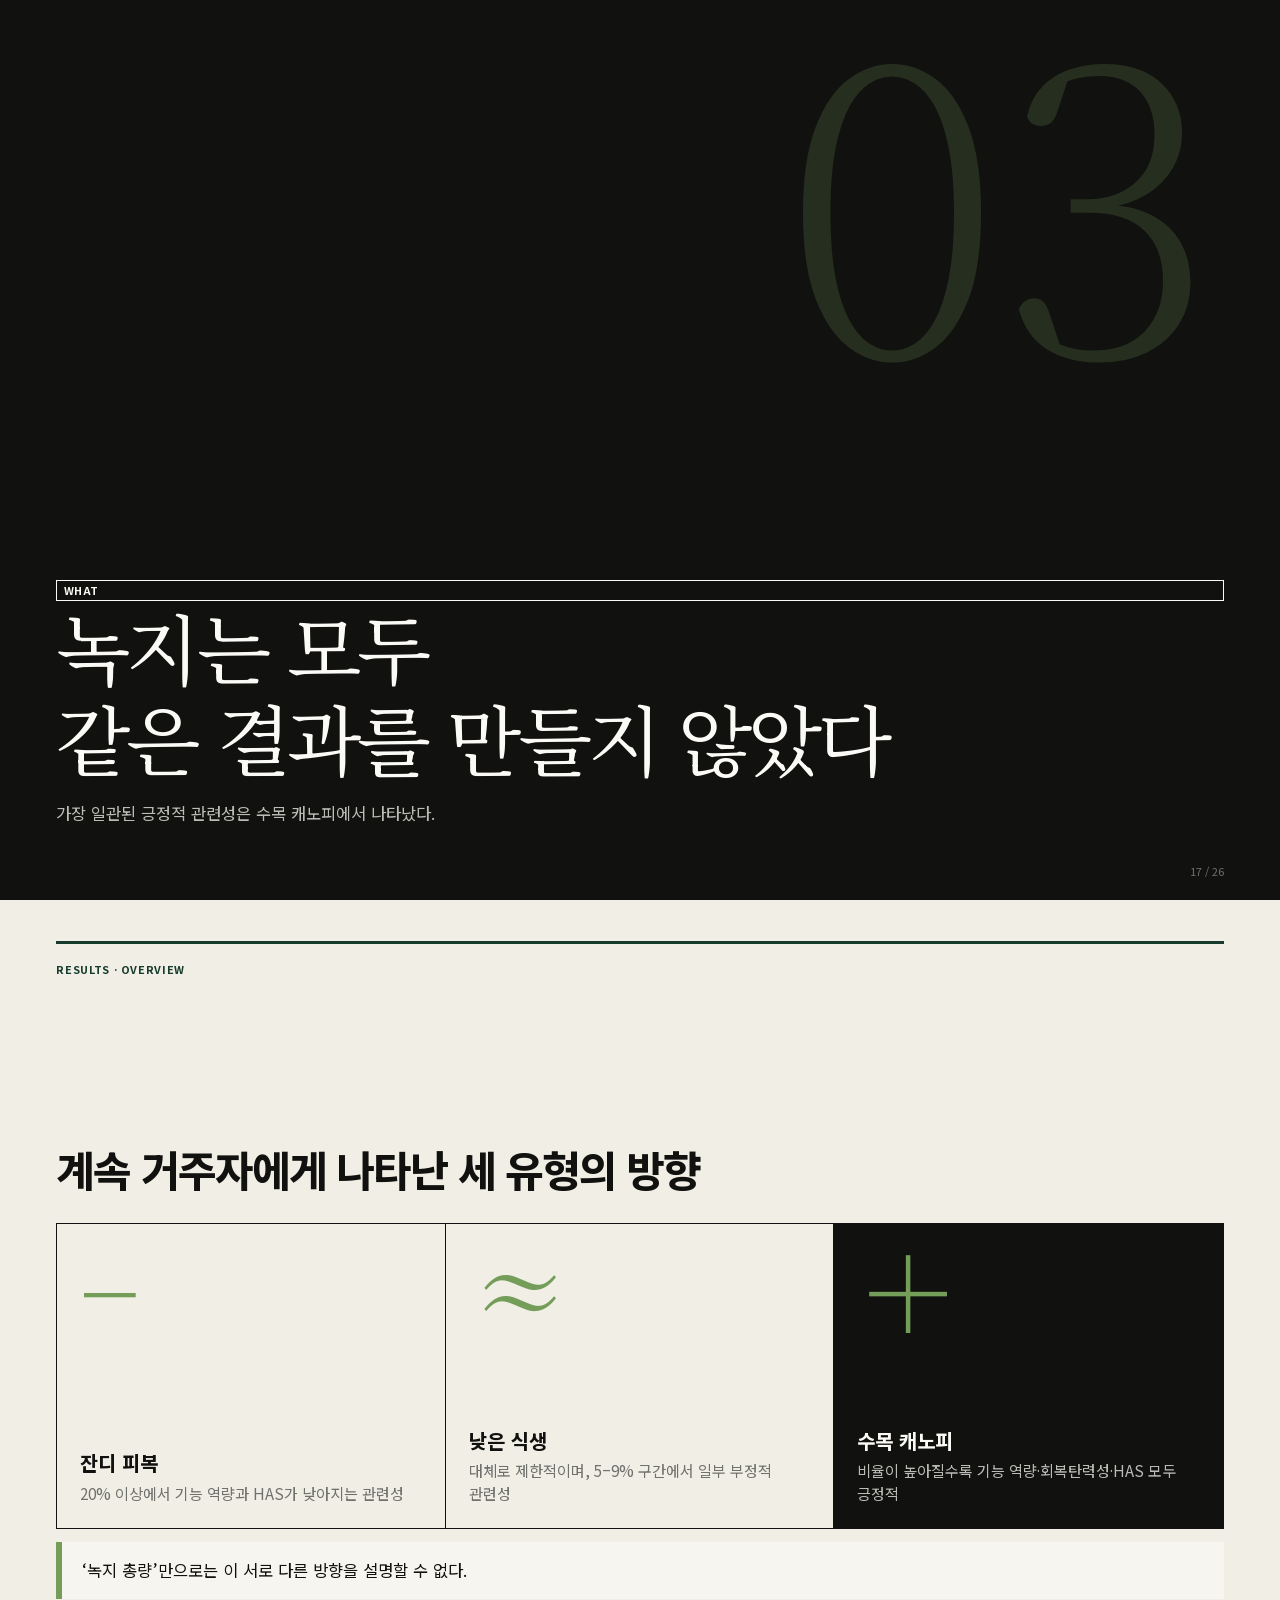
==== commit 8eef1b6c: "Increase projection body text sizes" ====
--- a/green-ageing-study/index.html
+++ b/green-ageing-study/index.html
@@ -16,7 +16,7 @@
       --sage:#c7d2c2;--line:#c8c6bd;--muted:#6f716c;--white:#fbfaf6;
       --font-display:"Noto Serif KR","Batang",serif;--font-body:"Noto Sans KR","Malgun Gothic",sans-serif;
       --title-size:clamp(2rem,5vw,4.7rem);--h2-size:clamp(1.45rem,3.3vw,3rem);--h3-size:clamp(.95rem,1.55vw,1.4rem);
-      --body-size:clamp(.72rem,1.18vw,1.08rem);--small-size:clamp(.58rem,.85vw,.8rem);
+      --body-size:clamp(.78rem,1.28vw,1.12rem);--content-small:clamp(.76rem,1.18vw,1.02rem);--small-size:clamp(.58rem,.85vw,.8rem);
       --slide-padding:clamp(1.2rem,4.4vw,4.7rem);--content-gap:clamp(.65rem,2vw,2rem);--element-gap:clamp(.3rem,1vw,1rem);
       --ease:cubic-bezier(.16,1,.3,1);--duration:.62s;
     }
@@ -76,7 +76,7 @@
     .agenda-right{padding:clamp(2rem,5vw,5rem);display:flex;flex-direction:column;justify-content:center}
     .question-list{margin-top:clamp(1rem,3vh,2rem);display:grid;gap:clamp(.35rem,1vh,.8rem)}
     .question{display:grid;grid-template-columns:clamp(1.6rem,3vw,2.8rem) 1fr;align-items:baseline;border-top:1px solid var(--line);padding-top:clamp(.35rem,.9vh,.75rem)}
-    .question span{font-size:var(--small-size);color:var(--green);font-weight:800}.question p{font-size:clamp(.7rem,1.05vw,1rem);line-height:1.4;font-weight:620}
+    .question span{font-size:var(--content-small);color:var(--green);font-weight:800}.question p{font-size:var(--content-small);line-height:1.4;font-weight:620}
 
     /* === GENERAL LAYOUTS === */
     .two-col{display:grid;grid-template-columns:minmax(0,1fr) minmax(0,1fr);gap:clamp(1rem,4vw,4rem);align-items:center;margin-top:clamp(1.1rem,3vh,2.5rem)}
@@ -84,15 +84,15 @@
     .paper-box{background:rgba(255,255,255,.46);border:1px solid var(--line);padding:clamp(.75rem,1.8vw,1.5rem)}
     .ink-box{background:var(--ink);color:var(--white);padding:clamp(.85rem,2vw,1.7rem)}
     .number{font-family:var(--font-display);font-size:clamp(3.2rem,9vw,8.5rem);line-height:.86;color:var(--green);font-weight:350}
-    .number-label{font-size:var(--small-size);font-weight:760;color:var(--muted);margin-top:.55rem;letter-spacing:.03em}
+    .number-label{font-size:var(--content-small);font-weight:760;color:var(--muted);margin-top:.55rem;letter-spacing:.03em}
     .stat-row{display:grid;grid-template-columns:repeat(3,1fr);gap:clamp(.55rem,1.5vw,1.3rem);margin-top:clamp(1rem,3vh,2.4rem)}
     .stat-card{border-top:clamp(3px,.35vw,5px) solid var(--ink);padding-top:clamp(.55rem,1.5vh,1rem)}
     .stat-card b{display:block;font-family:var(--font-display);font-size:clamp(2rem,4.6vw,4.5rem);font-weight:410;line-height:1;color:var(--forest)}
-    .stat-card span{display:block;font-size:var(--small-size);line-height:1.45;margin-top:.45rem;color:var(--muted)}
+    .stat-card span{display:block;font-size:var(--content-small);line-height:1.45;margin-top:.45rem;color:var(--muted)}
     .cards-3{display:grid;grid-template-columns:repeat(3,1fr);gap:clamp(.55rem,1.4vw,1.2rem);margin-top:clamp(1rem,3vh,2.2rem)}
     .mini-card{border:1px solid var(--line);padding:clamp(.75rem,1.6vw,1.35rem);background:rgba(255,255,255,.35);min-height:clamp(7rem,20vh,12rem)}
     .mini-card .idx{font-size:var(--small-size);font-weight:800;color:var(--green)}
-    .mini-card h3{margin-top:.45rem}.mini-card p{margin-top:.55rem;font-size:clamp(.65rem,1vw,.92rem);line-height:1.55;color:#555851}
+    .mini-card h3{margin-top:.45rem}.mini-card p{margin-top:.55rem;font-size:var(--content-small);line-height:1.52;color:#555851}
 
     /* === SECTION DIVIDERS === */
     .divider{background:var(--ink);color:var(--white)}
@@ -105,11 +105,11 @@
     .formula{display:grid;grid-template-columns:1fr auto 1fr auto 1fr;align-items:center;gap:clamp(.35rem,1.3vw,1rem);margin-top:clamp(1.4rem,4vh,3.5rem)}
     .formula-box{min-height:clamp(8rem,27vh,15rem);padding:clamp(.8rem,2vw,1.7rem);display:flex;flex-direction:column;justify-content:space-between;border:1px solid var(--line);background:rgba(255,255,255,.42)}
     .formula-box.dark{background:var(--ink);color:var(--white);border-color:var(--ink)}
-    .formula-box strong{font-family:var(--font-display);font-size:clamp(1.2rem,2.5vw,2.3rem);font-weight:550}.formula-box p{font-size:clamp(.62rem,.95vw,.9rem);line-height:1.5;color:var(--muted)}.formula-box.dark p{color:#b8bbb3}
+    .formula-box strong{font-family:var(--font-display);font-size:clamp(1.2rem,2.5vw,2.3rem);font-weight:550}.formula-box p{font-size:var(--content-small);line-height:1.5;color:var(--muted)}.formula-box.dark p{color:#b8bbb3}
     .op{font-size:clamp(1.3rem,3vw,2.5rem);color:var(--green);font-weight:300}
     .pathways{display:grid;grid-template-columns:repeat(5,1fr);gap:clamp(.35rem,.8vw,.75rem);margin-top:clamp(1.2rem,4vh,3rem)}
     .path{position:relative;padding:clamp(.65rem,1.4vw,1.2rem);border-top:clamp(4px,.5vw,7px) solid var(--green);background:rgba(255,255,255,.4);min-height:clamp(7rem,22vh,12rem)}
-    .path b{font-size:clamp(.8rem,1.25vw,1.13rem)}.path p{font-size:clamp(.58rem,.88vw,.82rem);margin-top:.45rem;line-height:1.45;color:var(--muted)}
+    .path b{font-size:clamp(.88rem,1.35vw,1.18rem)}.path p{font-size:var(--content-small);margin-top:.45rem;line-height:1.45;color:var(--muted)}
     .place-ring{width:min(34vh,25vw);aspect-ratio:1;border:1px solid var(--green);border-radius:50%;display:grid;place-items:center;position:relative;margin:auto}
     .place-ring:before,.place-ring:after{content:"";position:absolute;border:1px solid var(--sage);border-radius:50%}.place-ring:before{inset:14%}.place-ring:after{inset:30%;background:var(--forest)}
     .place-ring strong{position:relative;z-index:1;color:var(--white);font-size:clamp(.7rem,1.2vw,1rem);text-align:center}
@@ -117,43 +117,43 @@
     /* === METHODS === */
     .flow{display:grid;grid-template-columns:repeat(5,1fr);margin-top:clamp(1.2rem,4vh,3.2rem);border-top:1px solid var(--ink);border-bottom:1px solid var(--ink)}
     .flow-item{padding:clamp(.65rem,1.4vw,1.25rem);border-right:1px solid var(--line);min-height:clamp(7rem,21vh,11rem)}.flow-item:last-child{border-right:0}
-    .flow-item b{display:block;color:var(--green);font-size:var(--small-size)}.flow-item h3{margin-top:.45rem;font-size:clamp(.78rem,1.25vw,1.15rem)}.flow-item p{margin-top:.45rem;font-size:clamp(.56rem,.82vw,.78rem);line-height:1.48;color:var(--muted)}
+    .flow-item b{display:block;color:var(--green);font-size:var(--content-small)}.flow-item h3{margin-top:.45rem;font-size:clamp(.86rem,1.32vw,1.18rem)}.flow-item p{margin-top:.45rem;font-size:var(--content-small);line-height:1.46;color:var(--muted)}
     .sample-flow{display:grid;grid-template-columns:1fr auto 1fr auto 1fr;gap:clamp(.4rem,1vw,.8rem);align-items:center;margin-top:clamp(1.2rem,4vh,3rem)}
     .sample-node{border:1px solid var(--line);padding:clamp(.75rem,1.8vw,1.5rem);text-align:center;background:rgba(255,255,255,.4)}
-    .sample-node b{display:block;font-family:var(--font-display);font-size:clamp(2rem,5vw,4.5rem);font-weight:420;color:var(--forest)}.sample-node span{font-size:var(--small-size);color:var(--muted)}
+    .sample-node b{display:block;font-family:var(--font-display);font-size:clamp(2rem,5vw,4.5rem);font-weight:420;color:var(--forest)}.sample-node span{font-size:var(--content-small);color:var(--muted)}
     .arrow{font-size:clamp(1.2rem,2.5vw,2.2rem);color:var(--green)}
     .buffer{position:relative;width:min(47vh,36vw);aspect-ratio:1;margin:auto;border-radius:50%;background:repeating-radial-gradient(circle,rgba(115,157,89,.13) 0 16%,rgba(115,157,89,.03) 16% 32%);border:2px solid var(--green);display:grid;place-items:center}
-    .buffer:before{content:"";width:12%;aspect-ratio:1;border-radius:50%;background:var(--ink);box-shadow:0 0 0 8px var(--paper)}.buffer-label{position:absolute;top:7%;right:7%;font-size:var(--small-size);font-weight:800;color:var(--forest)}
+    .buffer:before{content:"";width:12%;aspect-ratio:1;border-radius:50%;background:var(--ink);box-shadow:0 0 0 8px var(--paper)}.buffer-label{position:absolute;top:7%;right:7%;font-size:var(--content-small);font-weight:800;color:var(--forest)}
     .type-grid{display:grid;grid-template-columns:repeat(3,1fr);gap:clamp(.6rem,1.5vw,1.25rem);margin-top:clamp(1rem,3vh,2.4rem)}
     .type-card{position:relative;min-height:clamp(12rem,39vh,22rem);padding:clamp(.8rem,1.7vw,1.5rem);display:flex;flex-direction:column;justify-content:flex-end;overflow:hidden;border:1px solid var(--line)}
     .type-card:before{content:"";position:absolute;inset:0 0 43% 0;background:var(--tone);opacity:.95}.type-card:nth-child(1){--tone:#b9cf78}.type-card:nth-child(2){--tone:#8caa7b}.type-card:nth-child(3){--tone:#214936}
     .type-card .pattern{position:absolute;inset:6% 8% auto auto;width:43%;aspect-ratio:1;border-radius:50%;border:clamp(8px,1.2vw,18px) solid rgba(255,255,255,.42)}
-    .type-card h3,.type-card p{position:relative}.type-card p{font-size:clamp(.58rem,.88vw,.82rem);line-height:1.48;color:var(--muted);margin-top:.4rem}
+    .type-card h3,.type-card p{position:relative}.type-card p{font-size:var(--content-small);line-height:1.48;color:var(--muted);margin-top:.4rem}
     .score-grid{display:grid;grid-template-columns:1fr 1fr;gap:clamp(.8rem,2vw,1.8rem);margin-top:clamp(1rem,3vh,2rem)}
     .score-panel{padding:clamp(.8rem,2vw,1.6rem);border:1px solid var(--line);background:rgba(255,255,255,.4)}
-    .score-panel ul{margin:.65rem 0 0;padding-left:1.2em;font-size:clamp(.62rem,.94vw,.88rem);line-height:1.65}.score-total{display:flex;align-items:baseline;gap:.4rem;margin-top:.65rem}.score-total b{font-family:var(--font-display);font-size:clamp(2.5rem,6vw,5.5rem);font-weight:370;color:var(--green)}
+    .score-panel ul{margin:.65rem 0 0;padding-left:1.2em;font-size:var(--content-small);line-height:1.6}.score-total{display:flex;align-items:baseline;gap:.4rem;margin-top:.65rem}.score-total b{font-family:var(--font-display);font-size:clamp(2.5rem,6vw,5.5rem);font-weight:370;color:var(--green)}
     .model-stack{display:grid;grid-template-columns:repeat(3,1fr);gap:clamp(.5rem,1.3vw,1rem);margin-top:clamp(1rem,3vh,2rem)}
-    .model-level{padding:clamp(.8rem,1.7vw,1.35rem);background:var(--ink);color:var(--white);min-height:clamp(7rem,21vh,11rem)}.model-level b{font-size:var(--small-size);color:var(--green)}.model-level h3{margin-top:.45rem}.model-level p{margin-top:.45rem;color:#bdbeb8;font-size:clamp(.58rem,.86vw,.82rem);line-height:1.5}
+    .model-level{padding:clamp(.8rem,1.7vw,1.35rem);background:var(--ink);color:var(--white);min-height:clamp(7rem,21vh,11rem)}.model-level b{font-size:var(--content-small);color:var(--green)}.model-level h3{margin-top:.45rem}.model-level p{margin-top:.45rem;color:#bdbeb8;font-size:var(--content-small);line-height:1.48}
 
     /* === RESULTS === */
     .result-band{display:grid;grid-template-columns:repeat(3,1fr);margin-top:clamp(1rem,3vh,2.2rem);border:1px solid var(--ink)}
     .result-cell{padding:clamp(.8rem,1.8vw,1.5rem);min-height:clamp(11rem,35vh,19rem);border-right:1px solid var(--ink);display:flex;flex-direction:column}.result-cell:last-child{border-right:0}.result-cell.best{background:var(--ink);color:var(--white)}
-    .result-cell .sign{font-family:var(--font-display);font-size:clamp(3.5rem,8vw,7rem);line-height:.8;color:var(--green)}.result-cell h3{margin-top:auto}.result-cell p{font-size:clamp(.59rem,.88vw,.82rem);line-height:1.5;margin-top:.45rem;color:var(--muted)}.result-cell.best p{color:#bbbcb7}
+    .result-cell .sign{font-family:var(--font-display);font-size:clamp(3.5rem,8vw,7rem);line-height:.8;color:var(--green)}.result-cell h3{margin-top:auto}.result-cell p{font-size:var(--content-small);line-height:1.48;margin-top:.45rem;color:var(--muted)}.result-cell.best p{color:#bbbcb7}
     .bar-chart{margin-top:clamp(1rem,3vh,2rem);display:grid;gap:clamp(.55rem,1.4vh,1rem)}
-    .bar-row{display:grid;grid-template-columns:clamp(4.2rem,9vw,8rem) 1fr clamp(2.8rem,6vw,5rem);align-items:center;gap:clamp(.45rem,1vw,.9rem)}.bar-label{font-size:var(--small-size);font-weight:700}.bar-track{height:clamp(1.4rem,4vh,2.6rem);background:#ddddd5;position:relative}.bar{height:100%;width:calc(var(--v)*1%);background:var(--green);transform-origin:left}.bar-row:last-child .bar{background:var(--forest)}.bar-value{font-family:var(--font-display);font-size:clamp(1.1rem,2.2vw,1.9rem);font-weight:500}
+    .bar-row{display:grid;grid-template-columns:clamp(4.2rem,9vw,8rem) 1fr clamp(2.8rem,6vw,5rem);align-items:center;gap:clamp(.45rem,1vw,.9rem)}.bar-label{font-size:var(--content-small);font-weight:700}.bar-track{height:clamp(1.4rem,4vh,2.6rem);background:#ddddd5;position:relative}.bar{height:100%;width:calc(var(--v)*1%);background:var(--green);transform-origin:left}.bar-row:last-child .bar{background:var(--forest)}.bar-value{font-family:var(--font-display);font-size:clamp(1.1rem,2.2vw,1.9rem);font-weight:500}
     .coeffs{display:grid;grid-template-columns:repeat(3,1fr);gap:clamp(.6rem,1.5vw,1.2rem);margin-top:clamp(1rem,3vh,2.1rem)}
-    .coef{padding:clamp(.8rem,1.7vw,1.5rem);background:var(--ink);color:var(--white)}.coef b{display:block;font-family:var(--font-display);font-size:clamp(2.2rem,5vw,4.6rem);font-weight:370;color:var(--green)}.coef span{font-size:var(--small-size);font-weight:750}.coef p{font-size:clamp(.55rem,.8vw,.76rem);line-height:1.45;color:#b8b9b3;margin-top:.45rem}
+    .coef{padding:clamp(.8rem,1.7vw,1.5rem);background:var(--ink);color:var(--white)}.coef b{display:block;font-family:var(--font-display);font-size:clamp(2.2rem,5vw,4.6rem);font-weight:370;color:var(--green)}.coef span{font-size:var(--content-small);font-weight:750}.coef p{font-size:clamp(.7rem,1vw,.9rem);line-height:1.45;color:#b8b9b3;margin-top:.45rem}
     .neg-chart{display:grid;grid-template-columns:1fr 1fr;gap:clamp(.8rem,2vw,2rem);margin-top:clamp(1rem,3vh,2rem)}
-    .neg-panel{border:1px solid var(--line);padding:clamp(.8rem,1.7vw,1.5rem)}.neg-panel h3{margin-bottom:.7rem}.neg-item{display:grid;grid-template-columns:clamp(4rem,8vw,7rem) 1fr clamp(2.4rem,5vw,4rem);align-items:center;gap:.5rem;margin:.55rem 0;font-size:var(--small-size)}.neg-track{height:clamp(.8rem,2vh,1.25rem);background:#dddcd4;display:flex;justify-content:flex-end}.neg-bar{height:100%;width:calc(var(--v)*1%);background:#777b72}.pos-bar{height:100%;width:calc(var(--v)*1%);background:var(--green)}
+    .neg-panel{border:1px solid var(--line);padding:clamp(.8rem,1.7vw,1.5rem)}.neg-panel h3{margin-bottom:.7rem}.neg-item{display:grid;grid-template-columns:clamp(4rem,8vw,7rem) 1fr clamp(2.4rem,5vw,4rem);align-items:center;gap:.5rem;margin:.55rem 0;font-size:var(--content-small)}.neg-panel p.muted{font-size:var(--content-small)!important}.neg-track{height:clamp(.8rem,2vh,1.25rem);background:#dddcd4;display:flex;justify-content:flex-end}.neg-bar{height:100%;width:calc(var(--v)*1%);background:#777b72}.pos-bar{height:100%;width:calc(var(--v)*1%);background:var(--green)}
     .compare{display:grid;grid-template-columns:1fr 1fr;gap:clamp(.8rem,2vw,1.8rem);margin-top:clamp(1rem,3vh,2rem)}
-    .compare-side{padding:clamp(.9rem,2vw,1.7rem);border:1px solid var(--ink);min-height:clamp(12rem,38vh,21rem)}.compare-side.dark{background:var(--ink);color:var(--white)}.compare-side .big{font-family:var(--font-display);font-size:clamp(2.6rem,6.5vw,6rem);color:var(--green);line-height:.9}.compare-side ul{padding-left:1.1em;margin:.9rem 0 0;font-size:clamp(.62rem,.96vw,.9rem);line-height:1.7}.compare-side.dark li{color:#d0d1cb}
+    .compare-side{padding:clamp(.9rem,2vw,1.7rem);border:1px solid var(--ink);min-height:clamp(12rem,38vh,21rem)}.compare-side.dark{background:var(--ink);color:var(--white)}.compare-side .big{font-family:var(--font-display);font-size:clamp(2.6rem,6.5vw,6rem);color:var(--green);line-height:.9}.compare-side ul{padding-left:1.1em;margin:.9rem 0 0;font-size:var(--content-small);line-height:1.62}.compare-side.dark li{color:#d0d1cb}
 
     /* === CRITIQUE / IMPLICATIONS === */
     .balance{display:grid;grid-template-columns:1fr 1fr;gap:clamp(.8rem,2vw,1.7rem);margin-top:clamp(1rem,3vh,2rem)}
-    .balance-panel{padding:clamp(.8rem,1.8vw,1.5rem);border-top:clamp(5px,.6vw,8px) solid var(--green)}.balance-panel.dark{background:var(--ink);color:var(--white)}.balance-panel ul{padding-left:1.1em;margin:.7rem 0 0;font-size:clamp(.61rem,.92vw,.86rem);line-height:1.65}.balance-panel li+li{margin-top:.35rem}
+    .balance-panel{padding:clamp(.8rem,1.8vw,1.5rem);border-top:clamp(5px,.6vw,8px) solid var(--green)}.balance-panel.dark{background:var(--ink);color:var(--white)}.balance-panel ul{padding-left:1.1em;margin:.7rem 0 0;font-size:var(--content-small);line-height:1.58}.balance-panel li+li{margin-top:.28rem}
     .implications{display:grid;grid-template-columns:repeat(3,1fr);gap:clamp(.6rem,1.4vw,1.1rem);margin-top:clamp(1rem,3vh,2rem)}
-    .implication{padding:clamp(.85rem,1.7vw,1.45rem);background:var(--ink);color:var(--white);min-height:clamp(11rem,34vh,18rem);display:flex;flex-direction:column}.implication .n{font-family:var(--font-display);font-size:clamp(2.6rem,6vw,5.4rem);line-height:.8;color:var(--green)}.implication h3{margin-top:auto}.implication p{margin-top:.45rem;font-size:clamp(.58rem,.85vw,.8rem);line-height:1.5;color:#bdbeb8}
-    .closing{background:var(--paper);display:grid;grid-template-columns:61% 39%}.closing-left{padding:var(--slide-padding);display:flex;flex-direction:column;justify-content:center}.closing-right{background:var(--ink);color:var(--white);padding:var(--slide-padding);display:flex;flex-direction:column;justify-content:center}.closing h2{font-family:var(--font-display);font-weight:430;font-size:clamp(2rem,5vw,4.8rem)}.closing-steps{margin-top:clamp(1rem,3vh,2rem);display:grid;gap:.7rem}.closing-step{display:grid;grid-template-columns:2.3rem 1fr;align-items:start;border-top:1px solid var(--line);padding-top:.55rem}.closing-step b{color:var(--green)}.closing-step p{font-size:clamp(.65rem,1vw,.92rem);line-height:1.5}.closing-right .thanks{font-family:var(--font-display);font-size:clamp(2.8rem,7vw,6.5rem);font-weight:350;line-height:1.05}.closing-right p{margin-top:1rem;color:#babbb5}
+    .implication{padding:clamp(.85rem,1.7vw,1.45rem);background:var(--ink);color:var(--white);min-height:clamp(11rem,34vh,18rem);display:flex;flex-direction:column}.implication .n{font-family:var(--font-display);font-size:clamp(2.6rem,6vw,5.4rem);line-height:.8;color:var(--green)}.implication h3{margin-top:auto}.implication p{margin-top:.45rem;font-size:var(--content-small);line-height:1.48;color:#bdbeb8}
+    .closing{background:var(--paper);display:grid;grid-template-columns:61% 39%}.closing-left{padding:var(--slide-padding);display:flex;flex-direction:column;justify-content:center}.closing-right{background:var(--ink);color:var(--white);padding:var(--slide-padding);display:flex;flex-direction:column;justify-content:center}.closing h2{font-family:var(--font-display);font-weight:430;font-size:clamp(2rem,5vw,4.8rem)}.closing-steps{margin-top:clamp(1rem,3vh,2rem);display:grid;gap:.7rem}.closing-step{display:grid;grid-template-columns:2.3rem 1fr;align-items:start;border-top:1px solid var(--line);padding-top:.55rem}.closing-step b{color:var(--green)}.closing-step p{font-size:var(--content-small);line-height:1.5}.closing-right .thanks{font-family:var(--font-display);font-size:clamp(2.8rem,7vw,6.5rem);font-weight:350;line-height:1.05}.closing-right p{margin-top:1rem;color:#babbb5}
 
     /* === CONTROLS === */
     .progress{position:fixed;top:0;left:0;height:3px;background:var(--green);width:0;z-index:100;transition:width .25s ease}
